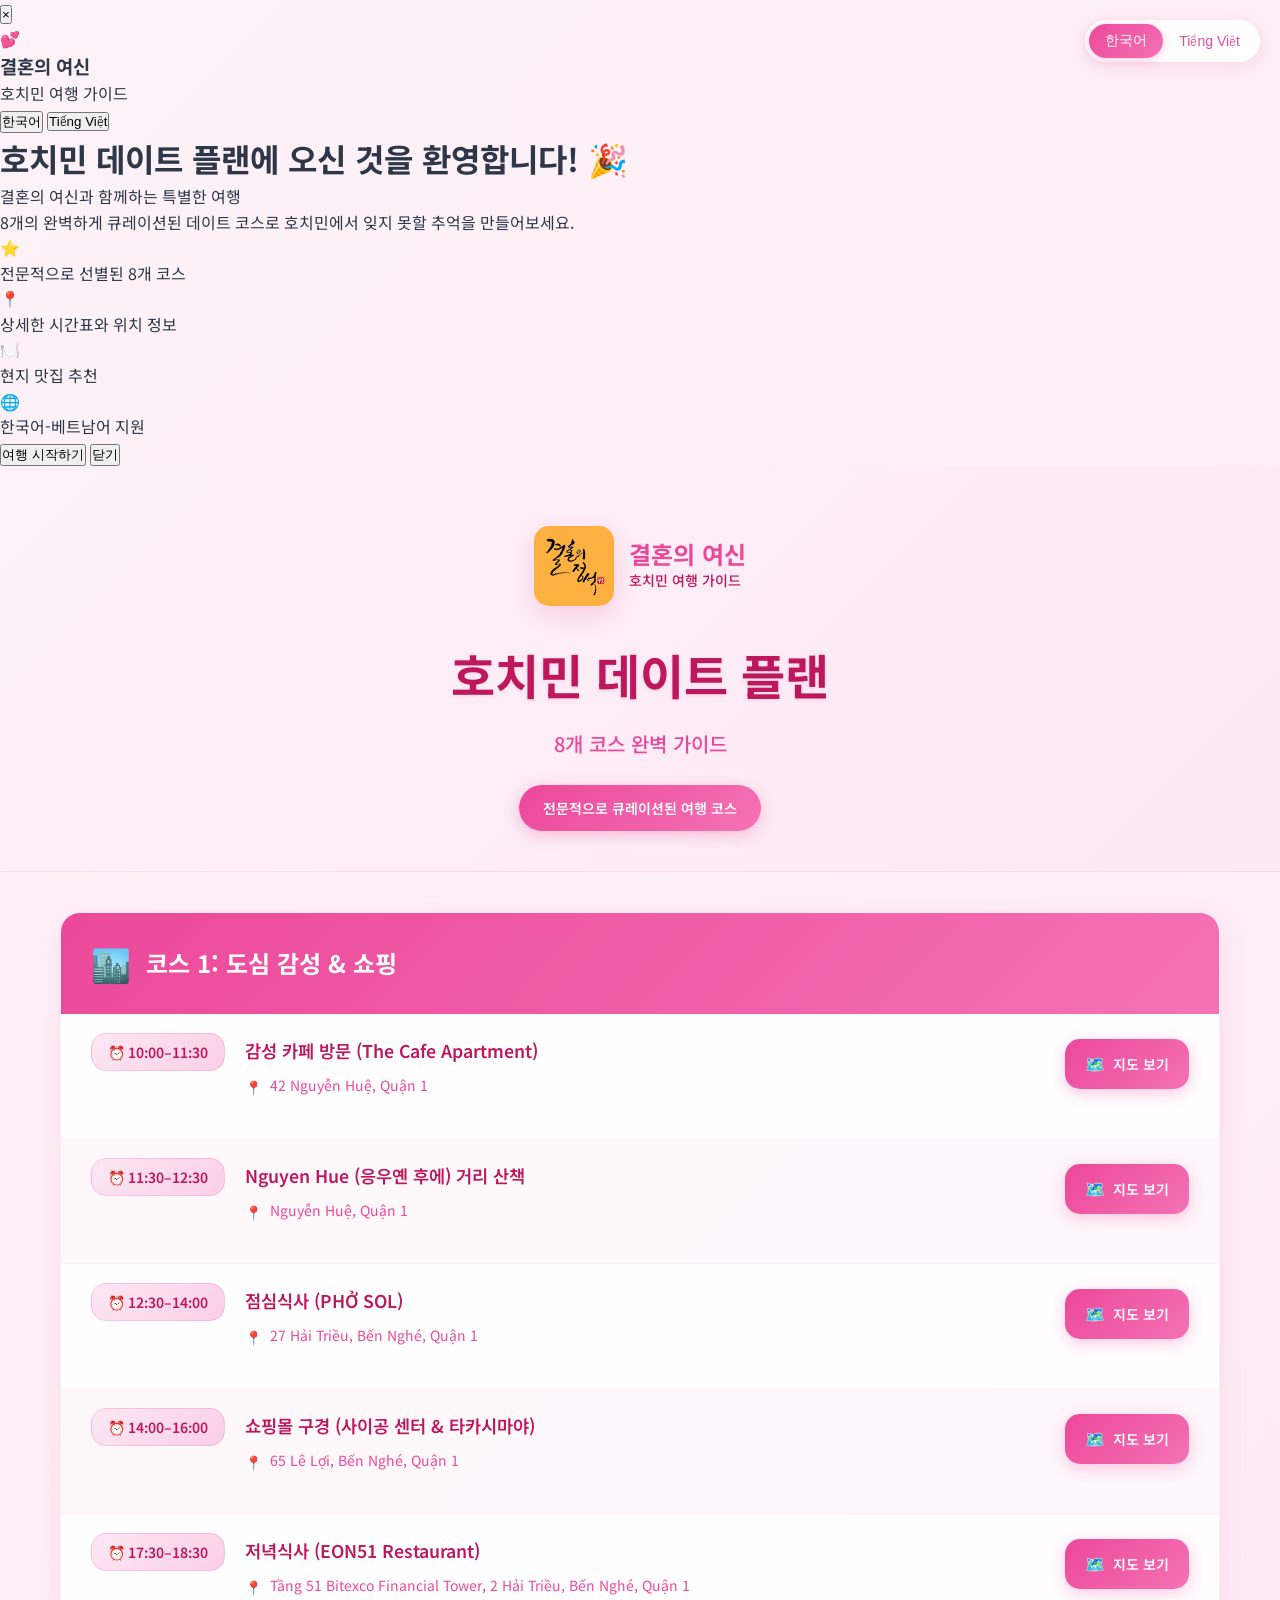
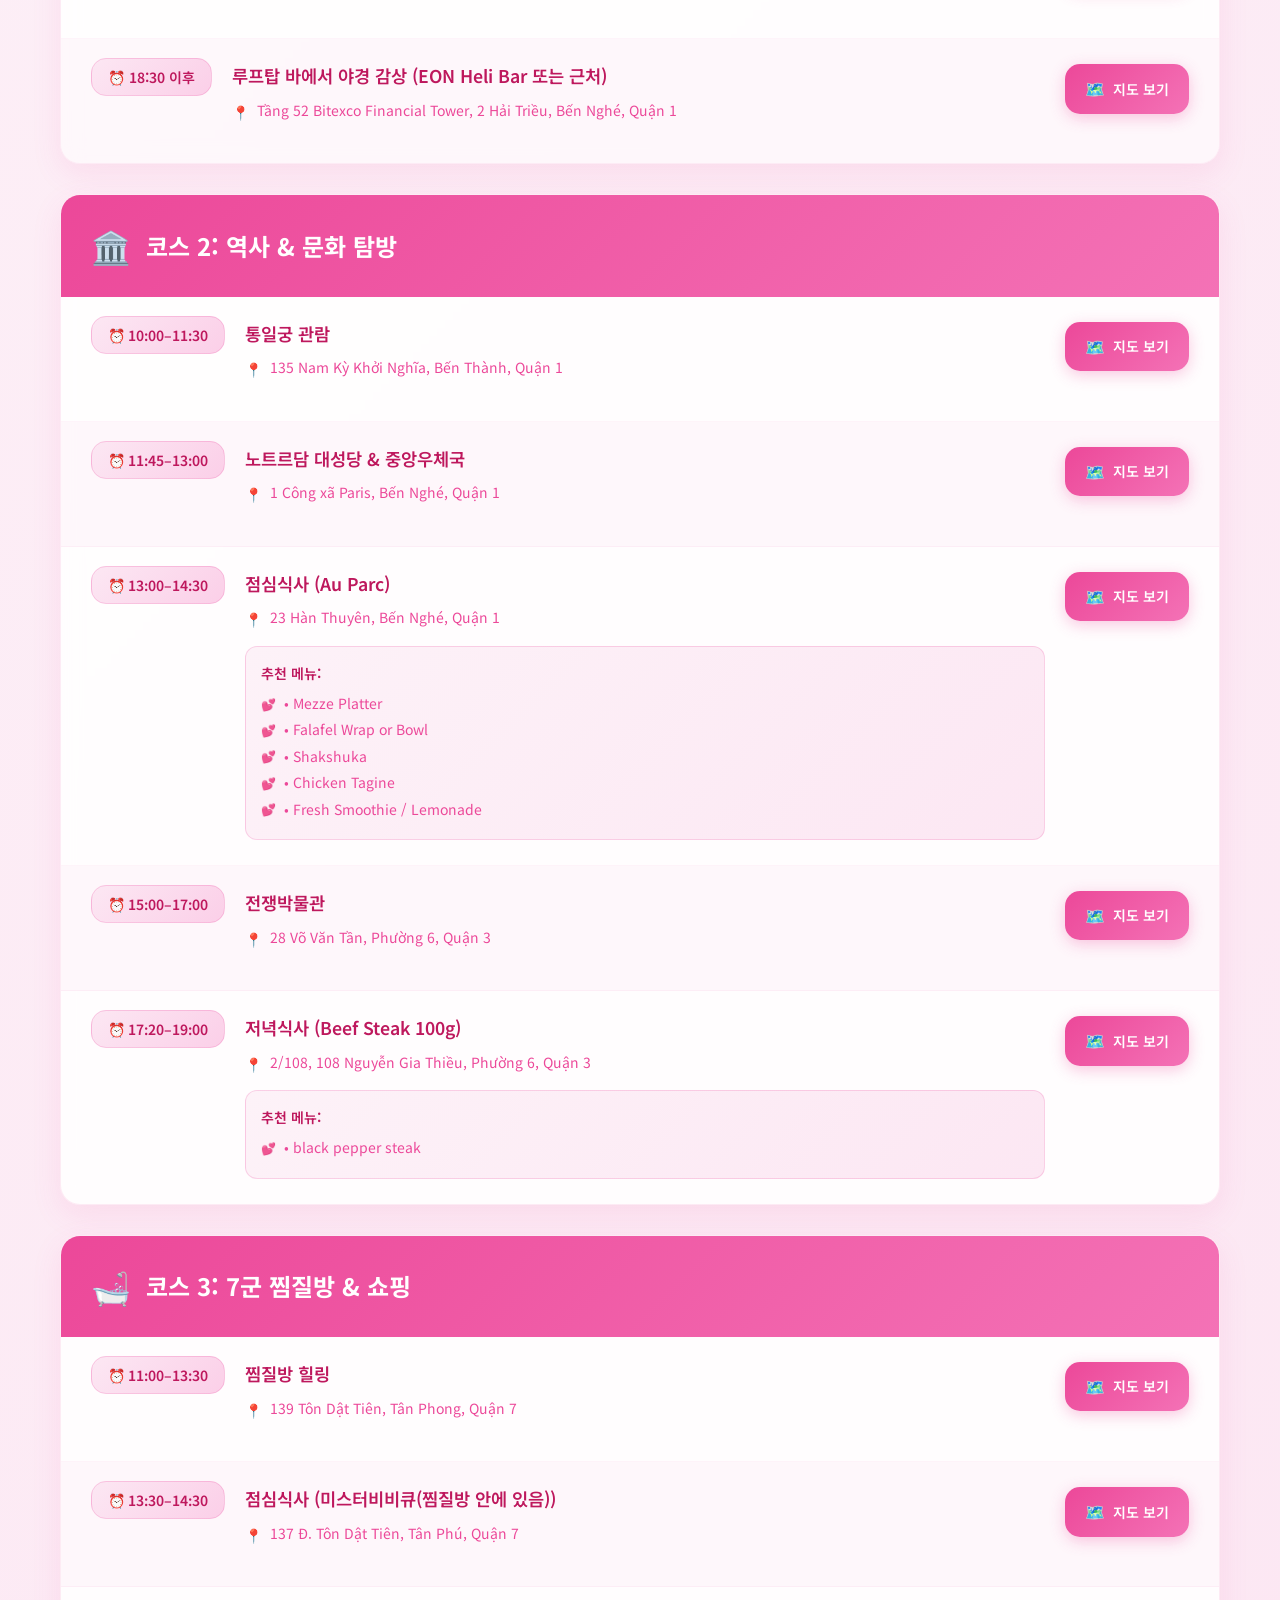
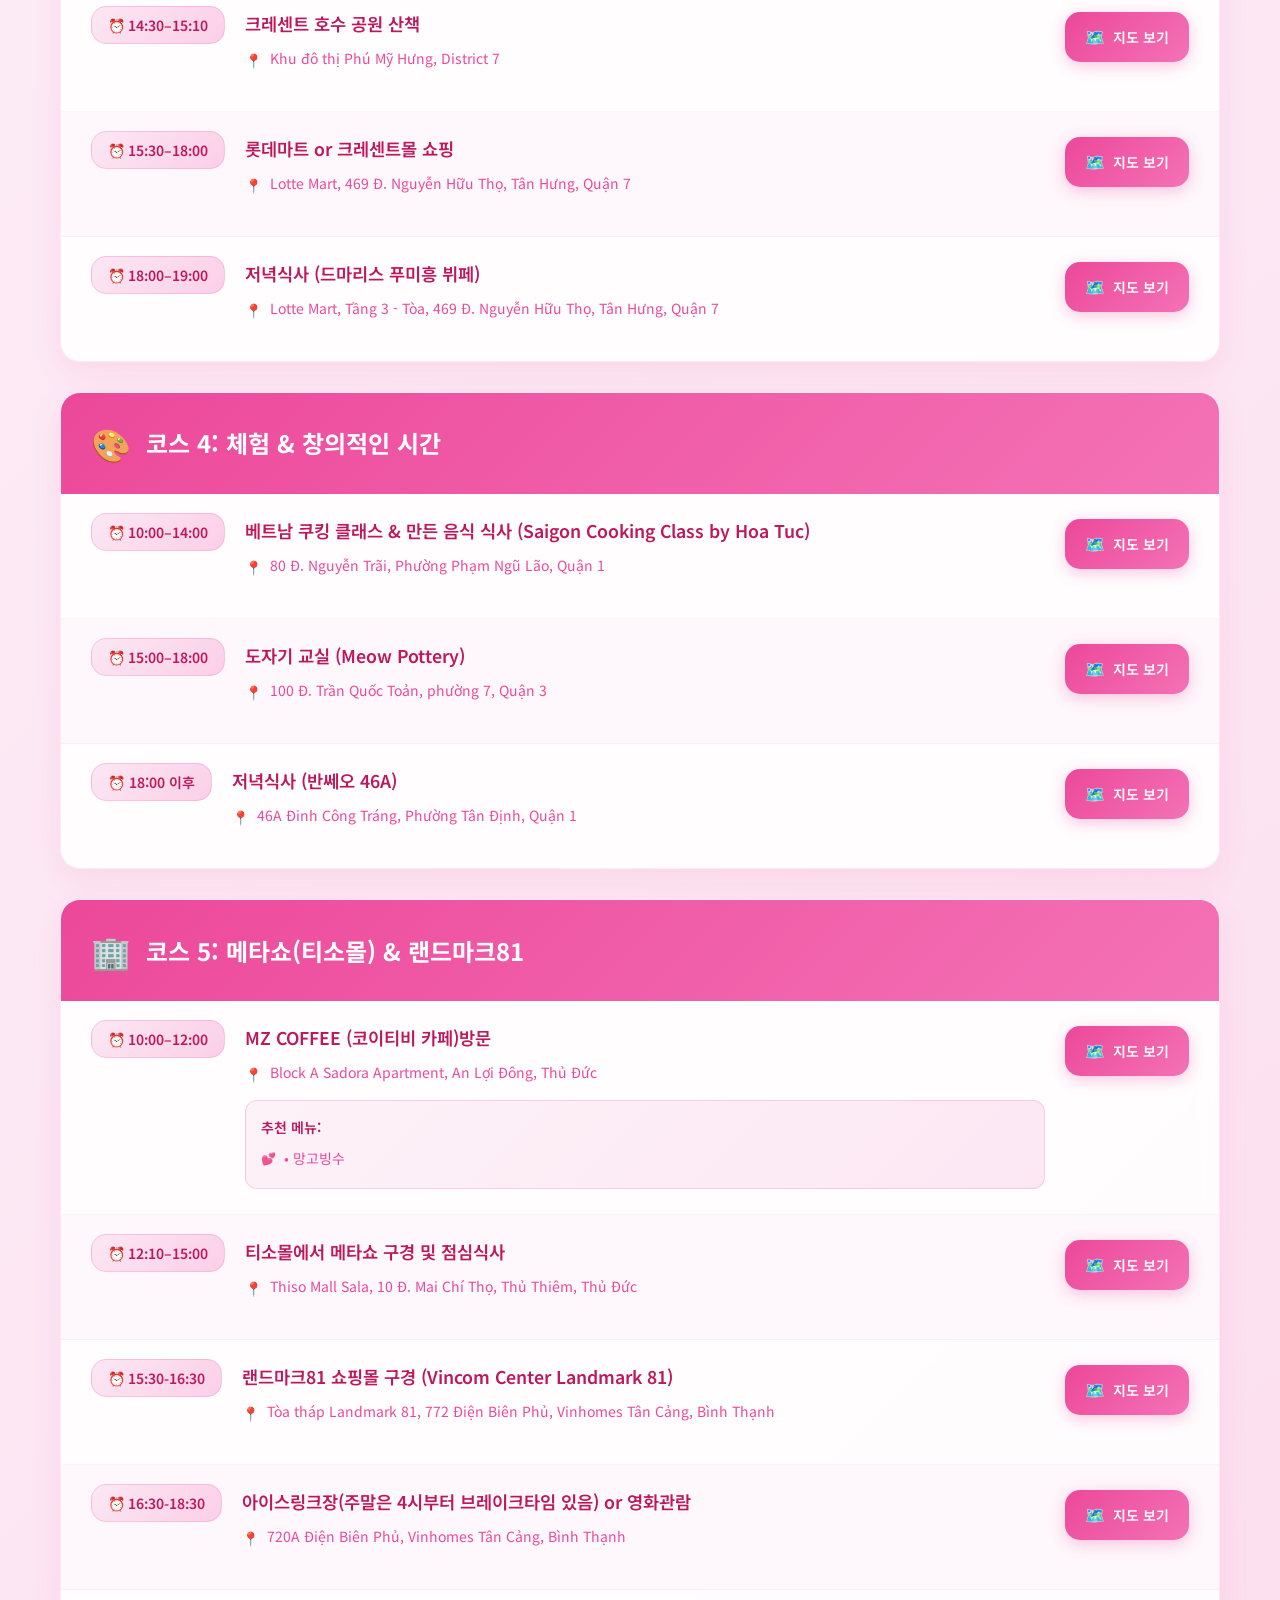
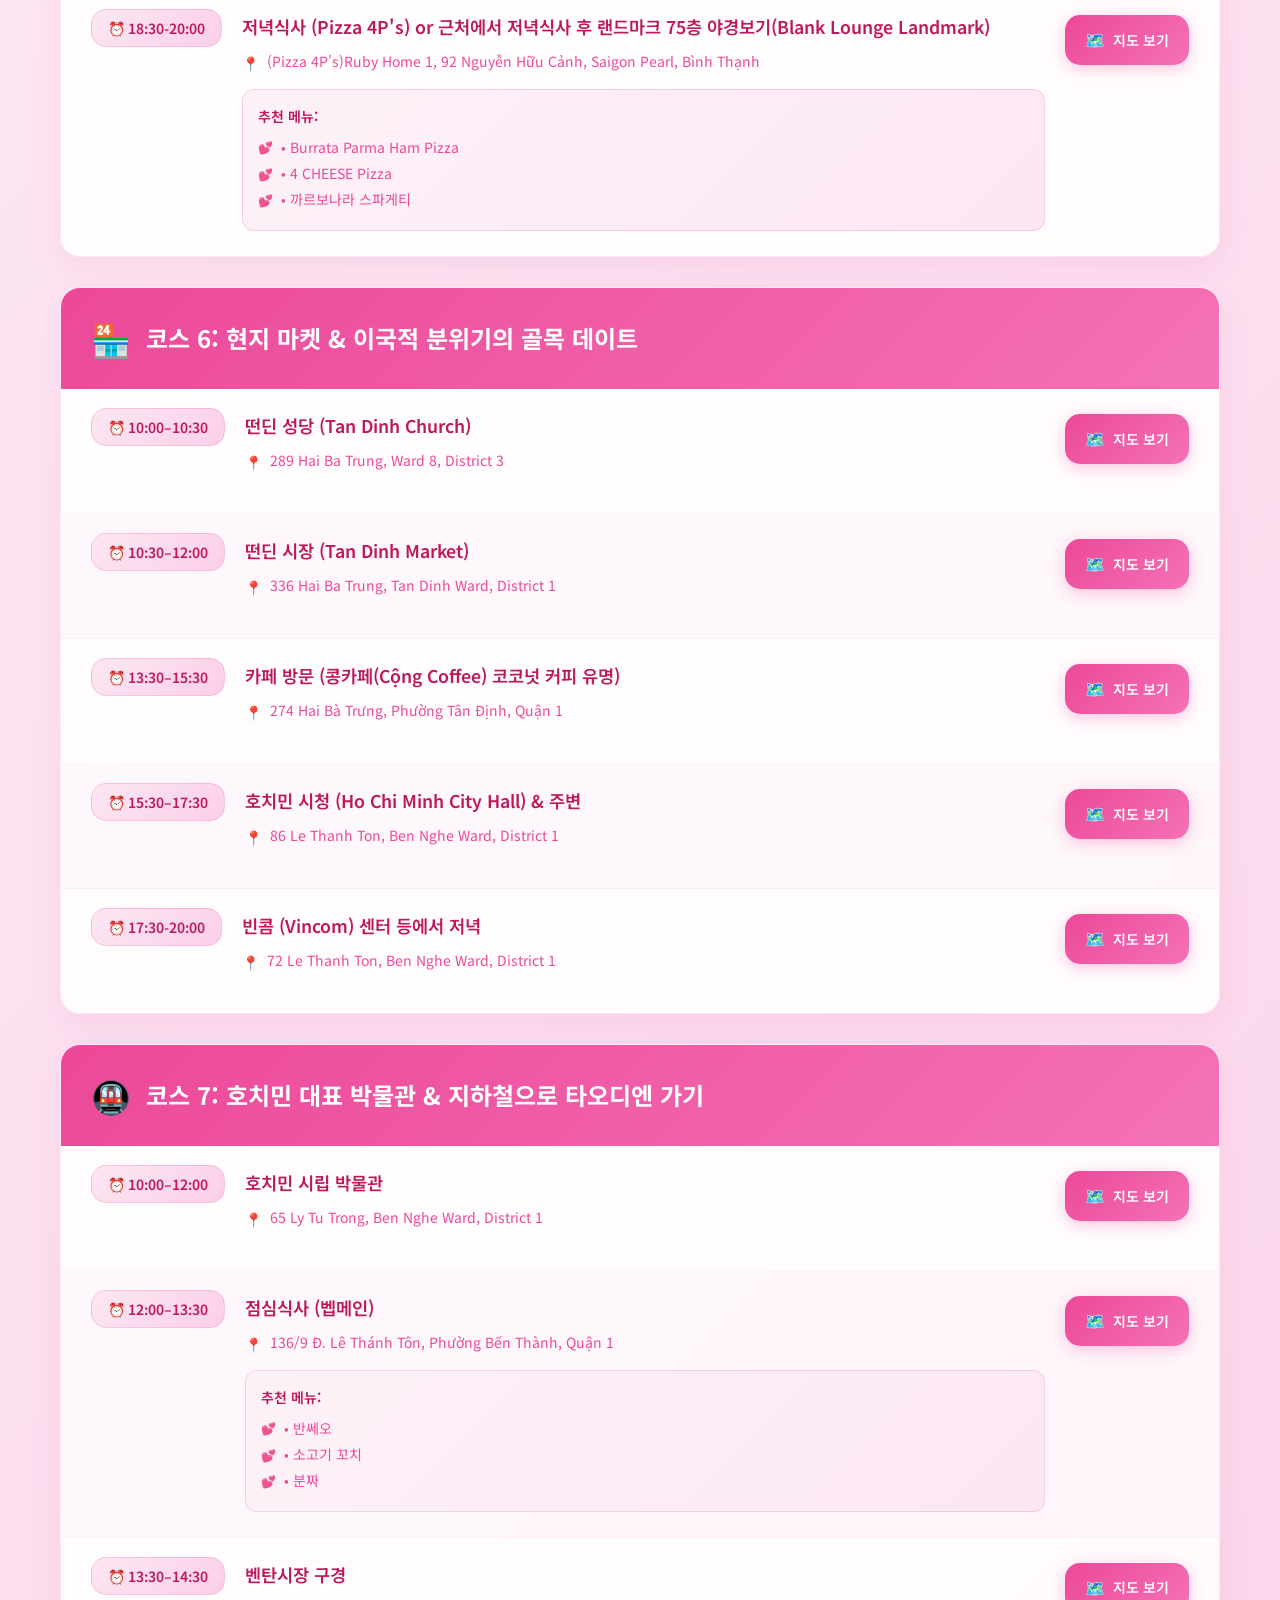
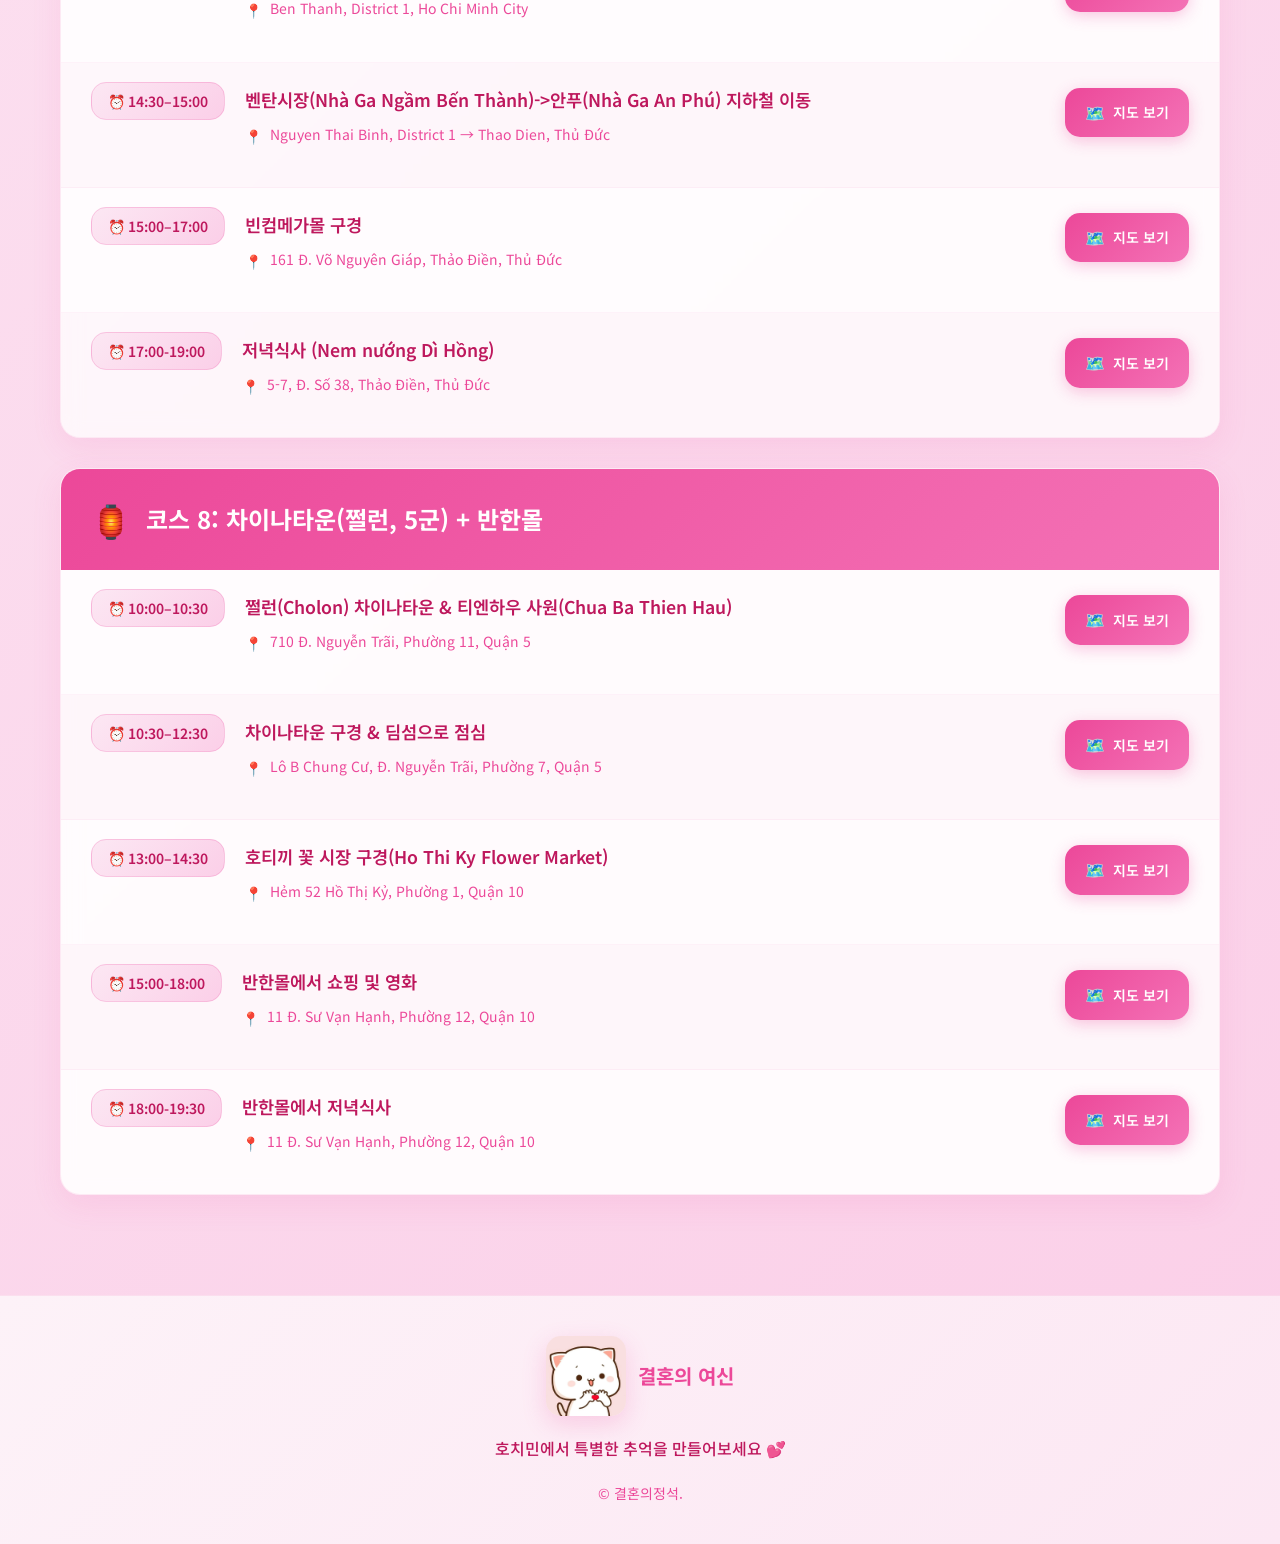
==== index.html @ 924a2e73 "done" ====
<!DOCTYPE html>
<html lang="ko">
<head>
  <meta charset="UTF-8" />
  <meta name="viewport" content="width=device-width, initial-scale=1.0"/>
  <title>호치민 데이트 플랜 - 전문 여행 가이드</title>
  <link href="https://fonts.googleapis.com/css2?family=Noto+Sans+KR:wght@300;400;500;600;700&family=Inter:wght@300;400;500;600;700&display=swap" rel="stylesheet">
  <link rel="stylesheet" href="styles.css">
</head>
<body>
  <div id="welcomePopup" class="popup-overlay">
    <div class="popup-container">
      <div class="popup-header">
        <button class="popup-close-btn" onclick="closePopup()">&times;</button>
        
        <div class="popup-logo-section">
          <div class="popup-logo-icon">
            <span>💕</span>
          </div>
          <div>
            <h3 class="popup-brand-name" data-ko="결혼의 여신" data-vi="Hôn Nhân Quốc Tế">결혼의 여신</h3>
            <p class="popup-brand-subtitle" data-ko="호치민 여행 가이드" data-vi="Hướng dẫn du lịch TP.HCM">호치민 여행 가이드</p>
          </div>
        </div>

        <div class="popup-language-toggle">
          <button class="popup-lang-btn active" onclick="switchPopupLanguage('ko')">한국어</button>
          <button class="popup-lang-btn" onclick="switchPopupLanguage('vi')">Tiếng Việt</button>
        </div>

        <h1 class="popup-title" data-ko="호치민 데이트 플랜에 오신 것을 환영합니다! 🎉" data-vi="Chào mừng đến với Kế hoạch hẹn hò TP.HCM! 🎉">
          호치민 데이트 플랜에 오신 것을 환영합니다! 🎉
        </h1>
        <p class="popup-subtitle" data-ko="결혼의 여신과 함께하는 특별한 여행" data-vi="Chuyến du lịch đặc biệt cùng Hôn Nhân Quốc Tế">
          결혼의 여신과 함께하는 특별한 여행
        </p>
      </div>

      <div class="popup-content">
        <p class="popup-description" data-ko="8개의 완벽하게 큐레이션된 데이트 코스로 호치민에서 잊지 못할 추억을 만들어보세요." data-vi="8 lộ trình hẹn hò được tuyển chọn hoàn hảo để tạo nên những kỷ niệm khó quên tại TP.HCM.">
          8개의 완벽하게 큐레이션된 데이트 코스로 호치민에서 잊지 못할 추억을 만들어보세요.
        </p>

        <div class="popup-features-list">
          <div class="popup-feature-item">
            <div class="popup-feature-icon">⭐</div>
            <span class="popup-feature-text" data-ko="전문적으로 선별된 8개 코스" data-vi="8 lộ trình được chọn lọc chuyên nghiệp">전문적으로 선별된 8개 코스</span>
          </div>
          <div class="popup-feature-item">
            <div class="popup-feature-icon">📍</div>
            <span class="popup-feature-text" data-ko="상세한 시간표와 위치 정보" data-vi="Thông tin thời gian và địa điểm chi tiết">상세한 시간표와 위치 정보</span>
          </div>
          <div class="popup-feature-item">
            <div class="popup-feature-icon">🍽️</div>
            <span class="popup-feature-text" data-ko="현지 맛집 추천" data-vi="Gợi ý nhà hàng địa phương">현지 맛집 추천</span>
          </div>
          <div class="popup-feature-item">
            <div class="popup-feature-icon">🌐</div>
            <span class="popup-feature-text" data-ko="한국어-베트남어 지원" data-vi="Hỗ trợ tiếng Hàn - tiếng Việt">한국어-베트남어 지원</span>
          </div>
        </div>

        <div class="popup-actions">
          <button class="popup-start-btn" onclick="startTour()" data-ko="여행 시작하기" data-vi="Bắt đầu du lịch">여행 시작하기</button>
          <button class="popup-close-btn-secondary" onclick="closePopup()" data-ko="닫기" data-vi="Đóng">닫기</button>
        </div>
      </div>
    </div>
  </div>

  <div class="language-toggle">
    <button id="lang-ko" class="lang-btn active">한국어</button>
    <button id="lang-vi" class="lang-btn">Tiếng Việt</button>
  </div>

  <header class="header">
    <div class="container">
      <div class="header-content">
        <div class="logo-container">
          <div class="logo">
            <img src="images/logo.jpg" alt="결혼의 여신 로고" class="logo-image" />
          </div>
          <div class="logo-text">
            <span class="brand-name" data-ko="결혼의 여신" data-vi="Hôn Nhân Quốc Tế">결혼의 여신</span>
            <span class="brand-subtitle" data-ko="호치민 여행 가이드" data-vi="Hướng dẫn du lịch TP.HCM">호치민 여행 가이드</span>
          </div>
        </div>
        
        <h1 class="header-title" data-ko="호치민 데이트 플랜" data-vi="Kế hoạch hẹn hò tại TP.HCM">호치민 데이트 플랜</h1>
        <p class="header-subtitle" data-ko="8개 코스 완벽 가이드" data-vi="8 lộ trình du lịch TP.HCM">8개 코스 완벽 가이드</p>
        <div class="header-badge">
          <span class="badge" data-ko="전문적으로 큐레이션된 여행 코스" data-vi="Lộ trình du lịch được tuyển chọn chuyên nghiệp">전문적으로 큐레이션된 여행 코스</span>
        </div>
      </div>
    </div>
  </header>

  <main class="main">
    <div class="container">
      <div class="courses-grid">
        
        <div class="course-card">
          <div class="course-header">
            <h2 class="course-title">
              <span class="course-icon">🏙️</span>
              <span data-ko="코스 1: 도심 감성 & 쇼핑" data-vi="Lộ trình 1: Cảm xúc đô thị & Mua sắm">코스 1: 도심 감성 & 쇼핑</span>
            </h2>
          </div>
          <div class="course-content">
            <div class="activity">
              <div class="activity-time">
                <span class="time-badge">⏰ 10:00–11:30</span>
              </div>
              <div class="activity-details">
                <h3 class="activity-title" data-ko="감성 카페 방문 (The Cafe Apartment)" data-vi="Thăm quán cà phê cảm xúc (The Cafe Apartment)">감성 카페 방문 (The Cafe Apartment)</h3>
                <div class="activity-address">
                  <span class="address-icon">📍</span>
                  <span>42 Nguyễn Huệ, Quận 1</span>
                </div>
              </div>
              <div class="activity-action">
                <a href="https://www.google.com/maps/place/The+Cafe+Apartment/@10.7740586,106.7041674,17z/data=!3m1!4b1!4m6!3m5!1s0x31752f0034f2823f:0xe52d2f447bcb65a7!8m2!3d10.7740586!4d106.7041674!16s%2Fg%2F11y46r2_1d?entry=ttu&g_ep=EgoyMDI1MDQxNi4xIKXMDSoASAFQAw%3D%3D" target="_blank" class="map-btn">
                  <span class="btn-icon">🗺️</span>
                  <span data-ko="지도 보기" data-vi="Xem bản đồ">지도 보기</span>
                </a>
              </div>
            </div>

            <div class="activity">
              <div class="activity-time">
                <span class="time-badge">⏰ 11:30–12:30</span>
              </div>
              <div class="activity-details">
                <h3 class="activity-title" data-ko="Nguyen Hue (응우옌 후에) 거리 산책" data-vi="Dạo phố đi bộ Nguyễn Huệ">Nguyen Hue (응우옌 후에) 거리 산책</h3>
                <div class="activity-address">
                  <span class="address-icon">📍</span>
                  <span>Nguyễn Huệ, Quận 1</span>
                </div>
              </div>
              <div class="activity-action">
                <a href="https://www.google.co.kr/maps/place/Nguy%C3%AA%CC%83n+Hu%C3%AA%CC%A3,+B%E1%BA%BFn+Ngh%C3%A9,+Qu%E1%BA%ADn+1,+H%E1%BB%93+Ch%C3%AD+Minh,+%EB%B2%A0%ED%8A%B8%EB%82%A8/@10.7744176,106.7006698,17z/data=!4m14!1m7!3m6!1s0x31752f292b1104cd:0xafc3cbad9090898c!2z7J2R7Jqw7JiMIO2bhOyXkCDqtJHsnqU!8m2!3d10.7744176!4d106.7032447!16s%2Fg%2F11tmhtckyc!3m5!1s0x31752f46bf7d119d:0xebf6179d9abce572!8m2!3d10.7738223!4d106.7036509!16s%2Fg%2F11clt74722?hl=ko&entry=ttu&g_ep=EgoyMDI1MDQxNi4xIKXMDSoASAFQAw%3D%3D" target="_blank" class="map-btn">
                  <span class="btn-icon">🗺️</span>
                  <span data-ko="지도 보기" data-vi="Xem bản đồ">지도 보기</span>
                </a>
              </div>
            </div>

            <div class="activity">
              <div class="activity-time">
                <span class="time-badge">⏰ 12:30–14:00</span>
              </div>
              <div class="activity-details">
                <h3 class="activity-title" data-ko="점심식사 (PHỞ SOL)" data-vi="Ăn trưa (PHỞ SOL)">점심식사 (PHỞ SOL)</h3>
                <div class="activity-address">
                  <span class="address-icon">📍</span>
                  <span>27 Hải Triều, Bến Nghé, Quận 1</span>
                </div>
              </div>
              <div class="activity-action">
                <a href="https://www.google.co.kr/maps/place/PH%E1%BB%9E+SOL+-+Q1+(Ph%E1%BB%9F+%26+C%C3%A1c+M%C3%B3n+Ngon+T%E1%BB%AB+Ph%E1%BB%9F)/@10.7717092,106.7028458,17z/data=!4m14!1m7!3m6!1s0x31752f48d88c3da3:0xbd0b6eeb085c542c!2z64OQ7ZWt7J2R7Jio!8m2!3d10.7774178!4d106.6996655!16s%2Fg%2F1tyzwh69!3m5!1s0x31752fcd3af52e1f:0x16bda41d2ba47104!8m2!3d10.7717123!4d106.7050306!16s%2Fg%2F11s3gsch3j?hl=ko&entry=ttu&g_ep=EgoyMDI1MDQxNi4xIKXMDSoASAFQAw%3D%3D" target="_blank" class="map-btn">
                  <span class="btn-icon">🗺️</span>
                  <span data-ko="지도 보기" data-vi="Xem bản đồ">지도 보기</span>
                </a>
              </div>
            </div>

            <div class="activity">
              <div class="activity-time">
                <span class="time-badge">⏰ 14:00–16:00</span>
              </div>
              <div class="activity-details">
                <h3 class="activity-title" data-ko="쇼핑몰 구경 (사이공 센터 & 타카시마야)" data-vi="Tham quan trung tâm mua sắm (Saigon Center & Takashimaya)">쇼핑몰 구경 (사이공 센터 & 타카시마야)</h3>
                <div class="activity-address">
                  <span class="address-icon">📍</span>
                  <span>65 Lê Lợi, Bến Nghé, Quận 1</span>
                </div>
              </div>
              <div class="activity-action">
                <a href="https://www.google.co.kr/maps/place/%EC%82%AC%EC%9D%B4%EA%B3%B5+%EC%84%BC%ED%84%B0/@10.7733616,106.7005025,17z/data=!3m1!4b1!4m6!3m5!1s0x31752f4743648f3d:0x16ce95918cb14834!8m2!3d10.7733616!4d106.7005025!16s%2Fm%2F0cc7w3l?hl=ko&entry=ttu&g_ep=EgoyMDI1MDQxNi4xIKXMDSoASAFQAw%3D%3D" target="_blank" class="map-btn">
                  <span class="btn-icon">🗺️</span>
                  <span data-ko="지도 보기" data-vi="Xem bản đồ">지도 보기</span>
                </a>
              </div>
            </div>

            <div class="activity">
              <div class="activity-time">
                <span class="time-badge">⏰ 17:30–18:30</span>
              </div>
              <div class="activity-details">
                <h3 class="activity-title" data-ko="저녁식사 (EON51 Restaurant)" data-vi="Ăn tối (EON51 Restaurant)">저녁식사 (EON51 Restaurant)</h3>
                <div class="activity-address">
                  <span class="address-icon">📍</span>
                  <span>Tầng 51 Bitexco Financial Tower, 2 Hải Triều, Bến Nghé, Quận 1</span>
                </div>
              </div>
              <div class="activity-action">
                <a href="https://www.google.co.kr/maps/place/%EB%B9%84%ED%85%8D%EC%8A%A4%EC%BD%94+%ED%83%80%EC%9B%8C/@10.7717064,106.7043759,17z/data=!3m1!4b1!4m6!3m5!1s0x31752f3acf87eaeb:0xc969a1975f3be32a!8m2!3d10.7717064!4d106.7043759!16s%2Fm%2F026685n?hl=ko&entry=ttu&g_ep=EgoyMDI1MDQxNi4xIKXMDSoASAFQAw%3D%3D" target="_blank" class="map-btn">
                  <span class="btn-icon">🗺️</span>
                  <span data-ko="지도 보기" data-vi="Xem bản đồ">지도 보기</span>
                </a>
              </div>
            </div>

            <div class="activity">
              <div class="activity-time">
                <span class="time-badge" data-ko="⏰ 18:30 이후" data-vi="⏰ Sau 18:30">⏰ 18:30 이후</span>
              </div>
              <div class="activity-details">
                <h3 class="activity-title" data-ko="루프탑 바에서 야경 감상 (EON Heli Bar 또는 근처)" data-vi="Ngắm cảnh đêm tại quán bar trên tầng thượng (EON Heli Bar hoặc gần đó)">루프탑 바에서 야경 감상 (EON Heli Bar 또는 근처)</h3>
                <div class="activity-address">
                  <span class="address-icon">📍</span>
                  <span>Tầng 52 Bitexco Financial Tower, 2 Hải Triều, Bến Nghé, Quận 1</span>
                </div>
              </div>
              <div class="activity-action">
                <a href="https://www.google.co.kr/maps/place/%EB%B9%84%ED%85%8D%EC%8A%A4%EC%BD%94+%ED%83%80%EC%9B%8C/@10.7717064,106.7043759,17z/data=!3m1!4b1!4m6!3m5!1s0x31752f3acf87eaeb:0xc969a1975f3be32a!8m2!3d10.7717064!4d106.7043759!16s%2Fm%2F026685n?hl=ko&entry=ttu&g_ep=EgoyMDI1MDQxNi4xIKXMDSoASAFQAw%3D%3D" target="_blank" class="map-btn">
                  <span class="btn-icon">🗺️</span>
                  <span data-ko="지도 보기" data-vi="Xem bản đồ">지도 보기</span>
                </a>
              </div>
            </div>
          </div>
        </div>

        <div class="course-card">
          <div class="course-header">
            <h2 class="course-title">
              <span class="course-icon">🏛️</span>
              <span data-ko="코스 2: 역사 & 문화 탐방" data-vi="Lộ trình 2: Khám phá lịch sử & văn hóa">코스 2: 역사 & 문화 탐방</span>
            </h2>
          </div>
          <div class="course-content">
            <div class="activity">
              <div class="activity-time">
                <span class="time-badge">⏰ 10:00–11:30</span>
              </div>
              <div class="activity-details">
                <h3 class="activity-title" data-ko="통일궁 관람" data-vi="Tham quan Dinh Độc Lập">통일궁 관람</h3>
                <div class="activity-address">
                  <span class="address-icon">📍</span>
                  <span>135 Nam Kỳ Khởi Nghĩa, Bến Thành, Quận 1</span>
                </div>
              </div>
              <div class="activity-action">
                <a href="https://www.google.co.kr/maps/place/%EB%B2%A0%ED%8A%B8%EB%82%A8+%ED%86%B5%EC%9D%BC%EA%B6%81/@10.7769942,106.6927272,17z/data=!3m1!4b1!4m6!3m5!1s0x31752f385570472f:0x1787491df0ed8d6a!8m2!3d10.7769942!4d106.6953021!16zL20vMDk4NHg5!5m1!1e1?hl=ko&entry=ttu&g_ep=EgoyMDI1MDQxNi4xIKXMDSoASAFQAw%3D%3D" target="_blank" class="map-btn">
                  <span class="btn-icon">🗺️</span>
                  <span data-ko="지도 보기" data-vi="Xem bản đồ">지도 보기</span>
                </a>
              </div>
            </div>

            <div class="activity">
              <div class="activity-time">
                <span class="time-badge">⏰ 11:45–13:00</span>
              </div>
              <div class="activity-details">
                <h3 class="activity-title" data-ko="노트르담 대성당 & 중앙우체국" data-vi="Nhà thờ Đức Bà & Bưu điện Trung tâm">노트르담 대성당 & 중앙우체국</h3>
                <div class="activity-address">
                  <span class="address-icon">📍</span>
                  <span>1 Công xã Paris, Bến Nghé, Quận 1</span>
                </div>
              </div>
              <div class="activity-action">
                <a href="https://www.google.co.kr/maps/place/%ED%98%B8%EC%B9%98%EB%AF%BC+%EB%85%B8%ED%8A%B8%EB%A5%B4%EB%8B%B4+%EB%8C%80%EC%84%B1%EB%8B%B9/@10.7797855,106.696444,17z/data=!3m1!4b1!4m6!3m5!1s0x31752f37e6d82451:0xe84f59936ced5b45!8m2!3d10.7797855!4d106.6990189!16s%2Fm%2F027b16m!5m1!1e1?hl=ko&entry=ttu&g_ep=EgoyMDI1MDQxNi4xIKXMDSoASAFQAw%3D%3D" target="_blank" class="map-btn">
                  <span class="btn-icon">🗺️</span>
                  <span data-ko="지도 보기" data-vi="Xem bản đồ">지도 보기</span>
                </a>
              </div>
            </div>

            <div class="activity">
              <div class="activity-time">
                <span class="time-badge">⏰ 13:00–14:30</span>
              </div>
              <div class="activity-details">
                <h3 class="activity-title" data-ko="점심식사 (Au Parc)" data-vi="Ăn trưa (Au Parc)">점심식사 (Au Parc)</h3>
                <div class="activity-address">
                  <span class="address-icon">📍</span>
                  <span>23 Hàn Thuyên, Bến Nghé, Quận 1</span>
                </div>
                <div class="recommendations">
                  <h4 class="rec-title" data-ko="추천 메뉴:" data-vi="Món ăn đề xuất:">추천 메뉴:</h4>
                  <ul class="rec-list">
                    <li>• Mezze Platter</li>
                    <li>• Falafel Wrap or Bowl</li>
                    <li>• Shakshuka</li>
                    <li>• Chicken Tagine</li>
                    <li>• Fresh Smoothie / Lemonade</li>
                  </ul>
                </div>
              </div>
              <div class="activity-action">
                <a href="https://www.google.co.kr/maps/place/Au+Parc+Restaurant/@10.7788133,106.6980329,17z/data=!4m15!1m8!3m7!1s0x31752f378b86746f:0xe76dbec7a800633b!2zMjMgSMOgbiBUaHV5w6puLCBC4bq_biBOZ2jDqSwgUXXhuq1uIDEsIEjhu5MgQ2jDrSBNaW5oIDcwMDAwMCDrsqDtirjrgqg!3b1!8m2!3d10.7787276!4d106.6980638!16s%2Fg%2F11rg5yqyvk!3m5!1s0x31752f378c9f5bf3:0x7e1388eb0419e27a!8m2!3d10.7787276!4d106.6980638!16s%2Fg%2F1hc2zh7r9!5m1!1e1?hl=ko&entry=ttu&g_ep=EgoyMDI1MDQxNi4xIKXMDSoASAFQAw%3D%3D" target="_blank" class="map-btn">
                  <span class="btn-icon">🗺️</span>
                  <span data-ko="지도 보기" data-vi="Xem bản đồ">지도 보기</span>
                </a>
              </div>
            </div>

            <div class="activity">
              <div class="activity-time">
                <span class="time-badge">⏰ 15:00–17:00</span>
              </div>
              <div class="activity-details">
                <h3 class="activity-title" data-ko="전쟁박물관" data-vi="Bảo tàng Chứng tích Chiến tranh">전쟁박물관</h3>
                <div class="activity-address">
                  <span class="address-icon">📍</span>
                  <span>28 Võ Văn Tần, Phường 6, Quận 3</span>
                </div>
              </div>
              <div class="activity-action">
                <a href="https://www.google.co.kr/maps/place/%ED%98%B8%EC%B9%98%EB%AF%BC+%EC%A0%84%EC%9F%81%EB%B0%95%EB%AC%BC%EA%B4%80/@10.7795106,106.6895167,17z/data=!3m1!4b1!4m6!3m5!1s0x31752f30a23708cf:0x7cd94adf2b1474aa!8m2!3d10.7795106!4d106.6920916!16s%2Fm%2F02pt71k!5m1!1e1?hl=ko&entry=ttu&g_ep=EgoyMDI1MDQxNi4xIKXMDSoASAFQAw%3D%3D" target="_blank" class="map-btn">
                  <span class="btn-icon">🗺️</span>
                  <span data-ko="지도 보기" data-vi="Xem bản đồ">지도 보기</span>
                </a>
              </div>
            </div>

            <div class="activity">
              <div class="activity-time">
                <span class="time-badge">⏰ 17:20–19:00</span>
              </div>
              <div class="activity-details">
                <h3 class="activity-title" data-ko="저녁식사 (Beef Steak 100g)" data-vi="Ăn tối (Beef Steak 100g)">저녁식사 (Beef Steak 100g)</h3>
                <div class="activity-address">
                  <span class="address-icon">📍</span>
                  <span>2/108, 108 Nguyễn Gia Thiều, Phường 6, Quận 3</span>
                </div>
                <div class="recommendations">
                  <h4 class="rec-title" data-ko="추천 메뉴:" data-vi="Món ăn đề xuất:">추천 메뉴:</h4>
                  <ul class="rec-list">
                    <li data-ko="• black pepper steak" data-vi="• Bít tết tiêu đen">• black pepper steak</li>
                  </ul>
                </div>
              </div>
              <div class="activity-action">
                <a href="https://www.google.co.kr/maps/place/Beef+Steak+100g/@10.7791207,106.689479,18z/data=!4m14!1m7!3m6!1s0x31752f378dabe5db:0x635cd76f30bd0737!2sPropaganda+Vietnamese+Bistro!8m2!3d10.7787806!4d106.6981583!16s%2Fg%2F1pyqmjd_t!3m5!1s0x31752fa3d7b3cc6b:0x673b871a8ebf2d0c!8m2!3d10.7792289!4d106.6895824!16s%2Fg%2F11h5lh86hs!5m1!1e1?hl=ko&entry=ttu&g_ep=EgoyMDI1MDQxNi4xIKXMDSoASAFQAw%3D%3D" target="_blank" class="map-btn">
                  <span class="btn-icon">🗺️</span>
                  <span data-ko="지도 보기" data-vi="Xem bản đồ">지도 보기</span>
                </a>
              </div>
            </div>
          </div>
        </div>

        <div class="course-card">
          <div class="course-header">
            <h2 class="course-title">
              <span class="course-icon">🛁</span>
              <span data-ko="코스 3: 7군 찜질방 & 쇼핑" data-vi="Lộ trình 3: Jjimjilbang Quận 7 & Mua sắm">코스 3: 7군 찜질방 & 쇼핑</span>
            </h2>
          </div>
          <div class="course-content">
            <div class="activity">
              <div class="activity-time">
                <span class="time-badge">⏰ 11:00–13:30</span>
              </div>
              <div class="activity-details">
                <h3 class="activity-title" data-ko="찜질방 힐링" data-vi="Thư giãn tại Jjimjilbang">찜질방 힐링</h3>
                <div class="activity-address">
                  <span class="address-icon">📍</span>
                  <span>139 Tôn Dật Tiên, Tân Phong, Quận 7</span>
                </div>
              </div>
              <div class="activity-action">
                <a href="https://www.google.co.kr/maps/place/%EA%B3%A8%EB%93%A0+%EB%A1%9C%ED%84%B0%EC%8A%A4+%EC%B0%9C%EC%A7%88%EB%B0%A9+(%ED%91%B8%EB%AF%B8%ED%9D%A5)/@10.7234559,106.7133899,17z/data=!3m1!4b1!4m6!3m5!1s0x31752ff2c61c2c83:0x53f8bf6a0e6a6495!8m2!3d10.7234559!4d106.7159648!16s%2Fg%2F1pp2tj11g!5m1!1e1?hl=ko&entry=ttu&g_ep=EgoyMDI1MDQyMi4wIKXMDSoASAFQAw%3D%3D" target="_blank" class="map-btn">
                  <span class="btn-icon">🗺️</span>
                  <span data-ko="지도 보기" data-vi="Xem bản đồ">지도 보기</span>
                </a>
              </div>
            </div>

            <div class="activity">
              <div class="activity-time">
                <span class="time-badge">⏰ 13:30–14:30</span>
              </div>
              <div class="activity-details">
                <h3 class="activity-title" data-ko="점심식사 (미스터비비큐(찜질방 안에 있음))" data-vi="Ăn trưa (Mr. BBQ - trong Jjimjilbang)">점심식사 (미스터비비큐(찜질방 안에 있음))</h3>
                <div class="activity-address">
                  <span class="address-icon">📍</span>
                  <span>137 Đ. Tôn Dật Tiên, Tân Phú, Quận 7</span>
                </div>
              </div>
              <div class="activity-action">
                <a href="https://www.google.co.kr/maps/place/%EB%AF%B8%EC%8A%A4%ED%84%B0%EB%B9%84%EB%B9%84%ED%81%90/@10.7234184,106.7135646,17z/data=!3m1!4b1!4m6!3m5!1s0x31752ff2c8924049:0xf86c44bf4ea6ca3!8m2!3d10.7234184!4d106.7161395!16s%2Fg%2F11b67f6cyw!5m1!1e1?hl=ko&entry=ttu&g_ep=EgoyMDI1MDQyMi4wIKXMDSoASAFQAw%3D%3D" target="_blank" class="map-btn">
                  <span class="btn-icon">🗺️</span>
                  <span data-ko="지도 보기" data-vi="Xem bản đồ">지도 보기</span>
                </a>
              </div>
            </div>

            <div class="activity">
              <div class="activity-time">
                <span class="time-badge">⏰ 14:30–15:10</span>
              </div>
              <div class="activity-details">
                <h3 class="activity-title" data-ko="크레센트 호수 공원 산책" data-vi="Dạo bộ Công viên Hồ Crescent">크레센트 호수 공원 산책</h3>
                <div class="activity-address">
                  <span class="address-icon">📍</span>
                  <span>Khu đô thị Phú Mỹ Hưng, District 7</span>
                </div>
              </div>
              <div class="activity-action">
                <a href="https://www.google.co.kr/maps/place/%ED%81%AC%EB%A0%88%EC%84%BC%ED%8A%B8+%ED%98%B8%EC%88%98+%EA%B3%B5%EC%9B%90/@10.7255413,106.7144843,17z/data=!4m6!3m5!1s0x31752f8c70642853:0xdf7b4c8156672df6!8m2!3d10.7255424!4d106.7170581!16s%2Fg%2F1td0qcr9!5m1!1e1?hl=ko&entry=ttu&g_ep=EgoyMDI1MDQyMi4wIKXMDSoASAFQAw%3D%3D" target="_blank" class="map-btn">
                  <span class="btn-icon">🗺️</span>
                  <span data-ko="지도 보기" data-vi="Xem bản đồ">지도 보기</span>
                </a>
              </div>
            </div>

            <div class="activity">
              <div class="activity-time">
                <span class="time-badge">⏰ 15:30–18:00</span>
              </div>
              <div class="activity-details">
                <h3 class="activity-title" data-ko="롯데마트 or 크레센트몰 쇼핑" data-vi="Mua sắm tại Lotte Mart hoặc Crescent Mall">롯데마트 or 크레센트몰 쇼핑</h3>
                <div class="activity-address">
                  <span class="address-icon">📍</span>
                  <span>Lotte Mart, 469 Đ. Nguyễn Hữu Thọ, Tân Hưng, Quận 7</span>
                </div>
              </div>
              <div class="activity-action">
                <a href="https://www.google.co.kr/maps/place/%EB%A1%AF%EB%8D%B0%EB%A7%88%ED%8A%B8/@10.7409449,106.6974312,17z/data=!4m10!1m2!2m1!1z66Gv642w66eI7Yq4IA!3m6!1s0x31752f9f2353ffb9:0x6ab49da47594ce7b!8m2!3d10.7409449!4d106.7018086!15sCgzroa_rjbDrp4jtirgiA4gBAVoPIg3roa_rjbAg66eI7Yq4kgELaHlwZXJtYXJrZXSqAUgQASoRIg3roa_rjbAg66eI7Yq4KAkyHhABIhqR2_A6nW6hJNjANOu0LKCd-OWd1rDEdQI9vTIREAIiDeuhr-uNsCDrp4jtirjgAQA!16s%2Fg%2F1th0kd4m!5m1!1e1?hl=ko&entry=ttu&g_ep=EgoyMDI1MDQyMi4wIKXMDSoASAFQAw%3D%3D" target="_blank" class="map-btn">
                  <span class="btn-icon">🗺️</span>
                  <span data-ko="지도 보기" data-vi="Xem bản đồ">지도 보기</span>
                </a>
              </div>
            </div>

            <div class="activity">
              <div class="activity-time">
                <span class="time-badge">⏰ 18:00–19:00</span>
              </div>
              <div class="activity-details">
                <h3 class="activity-title" data-ko="저녁식사 (드마리스 푸미흥 뷔페)" data-vi="Ăn tối (Buffet D'Maris Phú Mỹ Hưng)">저녁식사 (드마리스 푸미흥 뷔페)</h3>
                <div class="activity-address">
                  <span class="address-icon">📍</span>
                  <span>Lotte Mart, Tầng 3 - Tòa, 469 Đ. Nguyễn Hữu Thọ, Tân Hưng, Quận 7</span>
                </div>
              </div>
              <div class="activity-action">
                <a href="https://www.google.co.kr/maps/place/%EB%93%9C%EB%A7%88%EB%A6%AC%EC%8A%A4+%ED%91%B8%EB%AF%B8%ED%9D%A5+%EB%B7%94%ED%8E%98/@10.7412671,106.6992362,17z/data=!3m1!4b1!4m6!3m5!1s0x31752f9f3dca0849:0xbc2310161c791201!8m2!3d10.7412671!4d106.7018111!16s%2Fg%2F11f2w6hfpf!5m1!1e1?hl=ko&entry=ttu&g_ep=EgoyMDI1MDQyMi4wIKXMDSoASAFQAw%3D%3D" target="_blank" class="map-btn">
                  <span class="btn-icon">🗺️</span>
                  <span data-ko="지도 보기" data-vi="Xem bản đồ">지도 보기</span>
                </a>
              </div>
            </div>
          </div>
        </div>

        <div class="course-card">
          <div class="course-header">
            <h2 class="course-title">
              <span class="course-icon">🎨</span>
              <span data-ko="코스 4: 체험 & 창의적인 시간" data-vi="Lộ trình 4: Trải nghiệm & Thời gian sáng tạo">코스 4: 체험 & 창의적인 시간</span>
            </h2>
          </div>
          <div class="course-content">
            <div class="activity">
              <div class="activity-time">
                <span class="time-badge">⏰ 10:00–14:00</span>
              </div>
              <div class="activity-details">
                <h3 class="activity-title" data-ko="베트남 쿠킹 클래스 & 만든 음식 식사 (Saigon Cooking Class by Hoa Tuc)" data-vi="Lớp học nấu ăn Việt Nam & Thưởng thức món ăn tự làm (Saigon Cooking Class by Hoa Tuc)">베트남 쿠킹 클래스 & 만든 음식 식사 (Saigon Cooking Class by Hoa Tuc)</h3>
                <div class="activity-address">
                  <span class="address-icon">📍</span>
                  <span>80 Đ. Nguyễn Trãi, Phường Phạm Ngũ Lão, Quận 1</span>
                </div>
              </div>
              <div class="activity-action">
                <a href="https://www.google.co.kr/maps/place/Saigon+Cooking+Class/@10.7703609,106.6889335,17z/data=!3m1!4b1!4m6!3m5!1s0x31752f4627fbb563:0x92b4d1c13681f44f!8m2!3d10.7703609!4d106.6915084!16s%2Fg%2F1tcxrr1k!5m1!1e1?hl=ko&entry=ttu&g_ep=EgoyMDI1MDQxNi4xIKXMDSoASAFQAw%3D%3D" target="_blank" class="map-btn">
                  <span class="btn-icon">🗺️</span>
                  <span data-ko="지도 보기" data-vi="Xem bản đồ">지도 보기</span>
                </a>
              </div>
            </div>

            <div class="activity">
              <div class="activity-time">
                <span class="time-badge">⏰ 15:00–18:00</span>
              </div>
              <div class="activity-details">
                <h3 class="activity-title" data-ko="도자기 교실 (Meow Pottery)" data-vi="Lớp học gốm sứ (Meow Pottery)">도자기 교실 (Meow Pottery)</h3>
                <div class="activity-address">
                  <span class="address-icon">📍</span>
                  <span>100 Đ. Trần Quốc Toản, phường 7, Quận 3</span>
                </div>
              </div>
              <div class="activity-action">
                <a href="https://www.google.co.kr/maps/place/Meow+Pottery/@10.7858628,106.6697699,15z/data=!4m10!1m2!2m1!1zSOG7kyBDaMOtIE1pbmgsIEhvIENoaSBNaW5oIENpdHnso7zrs4Bwb3R0ZXJ5IGNsYXNz!3m6!1s0x31752f2aa724cf8d:0xa06168b33395ad28!8m2!3d10.7858628!4d106.6872794!15sCjNI4buTIENow60gTWluaCwgSG8gQ2hpIE1pbmggQ2l0eeyjvOuzgHBvdHRlcnkgY2xhc3NaNiI0aOG7kyBjaMOtIG1pbmggaG8gY2hpIG1pbmggY2l0eSDso7zrs4AgcG90dGVyeSBjbGFzc5IBD3BvdHRlcnlfY2xhc3Nlc-ABAA!16s%2Fg%2F11dfjys9b0!5m1!1e1?hl=ko&entry=ttu&g_ep=EgoyMDI1MDQxNi4xIKXMDSoASAFQAw%3D%3D" target="_blank" class="map-btn">
                  <span class="btn-icon">🗺️</span>
                  <span data-ko="지도 보기" data-vi="Xem bản đồ">지도 보기</span>
                </a>
              </div>
            </div>

            <div class="activity">
              <div class="activity-time">
                <span class="time-badge" data-ko="⏰ 18:00 이후" data-vi="⏰ Sau 18:00">⏰ 18:00 이후</span>
              </div>
              <div class="activity-details">
                <h3 class="activity-title" data-ko="저녁식사 (반쎄오 46A)" data-vi="Ăn tối (Bánh xèo 46A)">저녁식사 (반쎄오 46A)</h3>
                <div class="activity-address">
                  <span class="address-icon">📍</span>
                  <span>46A Đinh Công Tráng, Phường Tân Định, Quận 1</span>
                </div>
              </div>
              <div class="activity-action">
                <a href="https://www.google.co.kr/maps/place/%EB%B0%98%EC%8E%84%EC%98%A4+46A/@10.7895674,106.6851523,16z/data=!4m16!1m8!2m7!1z7J2M7Iud7KCQ!3m5!2sMeow+Pottery!3s0x31752f2aa724cf8d:0xa06168b33395ad28!4m2!1d106.6872705!2d10.7858685!3m6!1s0x31752f4df5510a3b:0x49001151a09b55ed!8m2!3d10.7895674!4d106.6913428!15sCgnsnYzsi53soJBaCyIJ7J2M7Iud7KCQkgEVdmlldG5hbWVzZV9yZXN0YXVyYW504AEA!16s%2Fg%2F11j8tdnd3k!5m1!1e1?hl=ko&entry=ttu&g_ep=EgoyMDI1MDQxNi4xIKXMDSoASAFQAw%3D%3D" target="_blank" class="map-btn">
                  <span class="btn-icon">🗺️</span>
                  <span data-ko="지도 보기" data-vi="Xem bản đồ">지도 보기</span>
                </a>
              </div>
            </div>
          </div>
        </div>

        <div class="course-card">
          <div class="course-header">
            <h2 class="course-title">
              <span class="course-icon">🏢</span>
              <span data-ko="코스 5: 메타쇼(티소몰) & 랜드마크81" data-vi="Lộ trình 5: Meta Show (Thiso Mall) & Landmark 81">코스 5: 메타쇼(티소몰) & 랜드마크81</span>
            </h2>
          </div>
          <div class="course-content">
            <div class="activity">
              <div class="activity-time">
                <span class="time-badge">⏰ 10:00–12:00</span>
              </div>
              <div class="activity-details">
                <h3 class="activity-title" data-ko="MZ COFFEE (코이티비 카페)방문" data-vi="Thăm MZ COFFEE (Quán cà phê Coi TV)">MZ COFFEE (코이티비 카페)방문</h3>
                <div class="activity-address">
                  <span class="address-icon">📍</span>
                  <span>Block A Sadora Apartment, An Lợi Đông, Thủ Đức</span>
                </div>
                <div class="recommendations">
                  <h4 class="rec-title" data-ko="추천 메뉴:" data-vi="Món ăn đề xuất:">추천 메뉴:</h4>
                  <ul class="rec-list">
                    <li data-ko="• 망고빙수" data-vi="• Bingsu xoài">• 망고빙수</li>
                  </ul>
                </div>
              </div>
              <div class="activity-action">
                <a href="https://www.google.co.kr/maps/place/MZ+COFFEE/@10.7758478,106.7240891,20.5z/data=!4m14!1m7!3m6!1s0x31752f0007b7da9d:0x5db0e13432d4f08f!2sMeta+Show!8m2!3d10.7715689!4d106.7213094!16s%2Fg%2F11y411s56g!3m5!1s0x3175250056fd7fbb:0x6994de7d1a3473ea!8m2!3d10.7760633!4d106.7241577!16s%2Fg%2F11vm1l0pg0?hl=ko&entry=ttu&g_ep=EgoyMDI1MDQyMC4wIKXMDSoASAFQAw%3D%3D" target="_blank" class="map-btn">
                  <span class="btn-icon">🗺️</span>
                  <span data-ko="지도 보기" data-vi="Xem bản đồ">지도 보기</span>
                </a>
              </div>
            </div>

            <div class="activity">
              <div class="activity-time">
                <span class="time-badge">⏰ 12:10–15:00</span>
              </div>
              <div class="activity-details">
                <h3 class="activity-title" data-ko="티소몰에서 메타쇼 구경 및 점심식사" data-vi="Xem Meta Show tại Thiso Mall và ăn trưa">티소몰에서 메타쇼 구경 및 점심식사</h3>
                <div class="activity-address">
                  <span class="address-icon">📍</span>
                  <span>Thiso Mall Sala, 10 Đ. Mai Chí Thọ, Thủ Thiêm, Thủ Đức</span>
                </div>
              </div>
              <div class="activity-action">
                <a href="https://www.google.co.kr/maps/place/Meta+Show/@10.7717625,106.7218053,19.75z/data=!4m6!3m5!1s0x31752f0007b7da9d:0x5db0e13432d4f08f!8m2!3d10.7715689!4d106.7213094!16s%2Fg%2F11y411s56g?hl=ko&entry=ttu&g_ep=EgoyMDI1MDQyMC4wIKXMDSoASAFQAw%3D%3D" target="_blank" class="map-btn">
                  <span class="btn-icon">🗺️</span>
                  <span data-ko="지도 보기" data-vi="Xem bản đồ">지도 보기</span>
                </a>
              </div>
            </div>

            <div class="activity">
              <div class="activity-time">
                <span class="time-badge">⏰ 15:30-16:30</span>
              </div>
              <div class="activity-details">
                <h3 class="activity-title" data-ko="랜드마크81 쇼핑몰 구경 (Vincom Center Landmark 81)" data-vi="Tham quan trung tâm mua sắm Landmark 81 (Vincom Center Landmark 81)">랜드마크81 쇼핑몰 구경 (Vincom Center Landmark 81)</h3>
                <div class="activity-address">
                  <span class="address-icon">📍</span>
                  <span>Tòa tháp Landmark 81, 772 Điện Biên Phủ, Vinhomes Tân Cảng, Bình Thạnh</span>
                </div>
              </div>
              <div class="activity-action">
                <a href="https://www.google.co.kr/maps/place/Vincom+Center+Landmark+81/@10.7948033,106.7212633,19.49z/data=!4m10!1m2!2m1!1z656c65Oc66eI7YGsODEg67mI7Lu07IS87YSw!3m6!1s0x3175299539cf7e63:0x1f1743620b628219!8m2!3d10.7951952!4d106.7217674!15sChvrnpzrk5zrp4jtgaw4MSDruYjsu7TshLzthLBaICIe656c65OcIOuniO2BrCA4MSDruYjsu7Qg7IS87YSwkgEPYnVzaW5lc3NfY2VudGVy4AEA!16s%2Fg%2F11vy__w_jn?hl=ko&entry=ttu&g_ep=EgoyMDI1MDQyMC4wIKXMDSoASAFQAw%3D%3D" target="_blank" class="map-btn">
                  <span class="btn-icon">🗺️</span>
                  <span data-ko="지도 보기" data-vi="Xem bản đồ">지도 보기</span>
                </a>
              </div>
            </div>

            <div class="activity">
              <div class="activity-time">
                <span class="time-badge">⏰ 16:30-18:30</span>
              </div>
              <div class="activity-details">
                <h3 class="activity-title" data-ko="아이스링크장(주말은 4시부터 브레이크타임 있음) or 영화관람" data-vi="Sân trượt băng (cuối tuần có giờ nghỉ từ 4h) hoặc xem phim">아이스링크장(주말은 4시부터 브레이크타임 있음) or 영화관람</h3>
                <div class="activity-address">
                  <span class="address-icon">📍</span>
                  <span>720A Điện Biên Phủ, Vinhomes Tân Cảng, Bình Thạnh</span>
                </div>
              </div>
              <div class="activity-action">
                <a href="https://www.google.co.kr/maps/place/%EB%B9%88%EC%BD%A4+%EC%95%84%EC%9D%B4%EC%8A%A4%EB%A7%81%ED%81%AC/@10.7947283,106.7213796,19.49z/data=!4m10!1m2!2m1!1z656c65Oc66eI7YGsODEg67mI7Lu07IS87YSw!3m6!1s0x3175290b3825ff61:0xd12e5b806acbedda!8m2!3d10.7949897!4d106.7219169!15sChvrnpzrk5zrp4jtgaw4MSDruYjsu7TshLzthLBaICIe656c65OcIOuniO2BrCA4MSDruYjsu7Qg7IS87YSwkgEQaWNlX3NrYXRpbmdfcmlua-ABAA!16s%2Fg%2F11h7b2yc6k?hl=ko&entry=ttu&g_ep=EgoyMDI1MDQyMC4wIKXMDSoASAFQAw%3D%3D" target="_blank" class="map-btn">
                  <span class="btn-icon">🗺️</span>
                  <span data-ko="지도 보기" data-vi="Xem bản đồ">지도 보기</span>
                </a>
              </div>
            </div>

            <div class="activity">
              <div class="activity-time">
                <span class="time-badge">⏰ 18:30-20:00</span>
              </div>
              <div class="activity-details">
                <h3 class="activity-title" data-ko="저녁식사 (Pizza 4P's) or 근처에서 저녁식사 후 랜드마크 75층 야경보기(Blank Lounge Landmark)" data-vi="Ăn tối (Pizza 4P's) hoặc ăn tối gần đó rồi ngắm cảnh đêm tầng 75 Landmark (Blank Lounge Landmark)">저녁식사 (Pizza 4P's) or 근처에서 저녁식사 후 랜드마크 75층 야경보기(Blank Lounge Landmark)</h3>
                <div class="activity-address">
                  <span class="address-icon">📍</span>
                  <span>(Pizza 4P's)Ruby Home 1, 92 Nguyễn Hữu Cảnh, Saigon Pearl, Bình Thạnh</span>
                </div>
                <div class="recommendations">
                  <h4 class="rec-title" data-ko="추천 메뉴:" data-vi="Món ăn đề xuất:">추천 메뉴:</h4>
                  <ul class="rec-list">
                    <li>• Burrata Parma Ham Pizza</li>
                    <li>• 4 CHEESE Pizza</li>
                    <li data-ko="• 까르보나라 스파게티" data-vi="• Spaghetti Carbonara">• 까르보나라 스파게티</li>
                  </ul>
                </div>
              </div>
              <div class="activity-action">
                <a href="https://www.google.co.kr/maps/place/%ED%94%BC%EC%9E%90+4P's+-+%EC%82%AC%EC%9D%B4%EA%B3%B5%ED%8E%84/@10.7904721,106.7235215,15.25z/data=!4m15!1m8!3m7!1s0x317529cbd33b4df9:0x39d3bd05b8fb6400!2z7ZS87J6QIDRQJ3MgLSDsgqzsnbTqs7XtjoQ!8m2!3d10.7895881!4d106.7207971!10e9!16s%2Fg%2F11j4bztbyl!3m5!1s0x317529cbd33b4df9:0x39d3bd05b8fb6400!8m2!3d10.7895881!4d106.7207971!16s%2Fg%2F11j4bztbyl!5m1!1e1?hl=ko&entry=ttu&g_ep=EgoyMDI1MDQxNi4xIKXMDSoASAFQAw%3D%3D" target="_blank" class="map-btn">
                  <span class="btn-icon">🗺️</span>
                  <span data-ko="지도 보기" data-vi="Xem bản đồ">지도 보기</span>
                </a>
              </div>
            </div>
          </div>
        </div>

        <div class="course-card">
          <div class="course-header">
            <h2 class="course-title">
              <span class="course-icon">🏪</span>
              <span data-ko="코스 6: 현지 마켓 & 이국적 분위기의 골목 데이트" data-vi="Lộ trình 6: Chợ địa phương & Hẹn hò trong không gian lạ mắt">코스 6: 현지 마켓 & 이국적 분위기의 골목 데이트</span>
            </h2>
          </div>
          <div class="course-content">
            <div class="activity">
              <div class="activity-time">
                <span class="time-badge">⏰ 10:00–10:30</span>
              </div>
              <div class="activity-details">
                <h3 class="activity-title" data-ko="떤딘 성당 (Tan Dinh Church)" data-vi="Nhà thờ Tân Định (Tan Dinh Church)">떤딘 성당 (Tan Dinh Church)</h3>
                <div class="activity-address">
                  <span class="address-icon">📍</span>
                  <span>289 Hai Ba Trung, Ward 8, District 3</span>
                </div>
              </div>
              <div class="activity-action">
                <a href="https://www.google.co.kr/maps/place/%EB%96%A4%EB%94%98%EC%84%B1%EB%8B%B9(%ED%95%91%ED%81%AC%EC%84%B1%EB%8B%B9)/@10.7883359,106.688104,17z/data=!3m1!4b1!4m6!3m5!1s0x31752f3320a1f467:0x78bb00536c22b982!8m2!3d10.7883359!4d106.6906789!16s%2Fm%2F02pywq7?hl=ko&entry=ttu&g_ep=EgoyMDI1MDQyMC4wIKXMDSoASAFQAw%3D%3D" target="_blank" class="map-btn">
                  <span class="btn-icon">🗺️</span>
                  <span data-ko="지도 보기" data-vi="Xem bản đồ">지도 보기</span>
                </a>
              </div>
            </div>

            <div class="activity">
              <div class="activity-time">
                <span class="time-badge">⏰ 10:30–12:00</span>
              </div>
              <div class="activity-details">
                <h3 class="activity-title" data-ko="떤딘 시장 (Tan Dinh Market)" data-vi="Chợ Tân Định (Tan Dinh Market)">떤딘 시장 (Tan Dinh Market)</h3>
                <div class="activity-address">
                  <span class="address-icon">📍</span>
                  <span>336 Hai Ba Trung, Tan Dinh Ward, District 1</span>
                </div>
              </div>
              <div class="activity-action">
                <a href="https://www.google.co.kr/maps/place/T%C3%A2n+%C4%90%E1%BB%8Bnh+Market/@10.7897511,106.6872739,17z/data=!4m15!1m8!3m7!1s0x317528cd33a377cd:0x9ef9fa7f83e969b0!2zMzM2IEhhaSBCw6AgVHLGsG5nLCBQaMaw4budbmcgVMOibiDEkOG7i25oLCBRdeG6rW4gMSwgSOG7kyBDaMOtIE1pbmgsIOuyoO2KuOuCqA!3b1!8m2!3d10.7897511!4d106.6898488!16s%2Fg%2F11f5dg0pn7!3m5!1s0x317528cd33a114bf:0x8fab22fc954be1f1!8m2!3d10.789876!4d106.6900255!16s%2Fg%2F1t_wlvm2?hl=ko&entry=ttu&g_ep=EgoyMDI1MDQyMC4wIKXMDSoASAFQAw%3D%3D" target="_blank" class="map-btn">
                  <span class="btn-icon">🗺️</span>
                  <span data-ko="지도 보기" data-vi="Xem bản đồ">지도 보기</span>
                </a>
              </div>
            </div>

            <div class="activity">
              <div class="activity-time">
                <span class="time-badge">⏰ 13:30–15:30</span>
              </div>
              <div class="activity-details">
                <h3 class="activity-title" data-ko="카페 방문 (콩카페(Cộng Coffee) 코코넛 커피 유명)" data-vi="Thăm quán cà phê (Cộng Coffee - nổi tiếng với cà phê dừa)">카페 방문 (콩카페(Cộng Coffee) 코코넛 커피 유명)</h3>
                <div class="activity-address">
                  <span class="address-icon">📍</span>
                  <span>274 Hai Bà Trưng, Phường Tân Định, Quận 1</span>
                </div>
              </div>
              <div class="activity-action">
                <a href="https://www.google.co.kr/maps/place/C%E1%BB%99ng+Coffee/@10.7890595,106.6903753,19.25z/data=!4m10!1m2!2m1!1z7Lm07Y6Y!3m6!1s0x31752fc6669c4ebf:0xb115a187ff220981!8m2!3d10.7889047!4d106.6907892!15sCgbsubTtjphaCCIG7Lm07Y6YkgEEY2FmZeABAA!16s%2Fg%2F11h4gtqn19?hl=ko&entry=ttu&g_ep=EgoyMDI1MDQyMC4wIKXMDSoASAFQAw%3D%3D" target="_blank" class="map-btn">
                  <span class="btn-icon">🗺️</span>
                  <span data-ko="지도 보기" data-vi="Xem bản đồ">지도 보기</span>
                </a>
              </div>
            </div>

            <div class="activity">
              <div class="activity-time">
                <span class="time-badge">⏰ 15:30–17:30</span>
              </div>
              <div class="activity-details">
                <h3 class="activity-title" data-ko="호치민 시청 (Ho Chi Minh City Hall) & 주변" data-vi="Ủy ban Nhân dân TP.HCM & khu vực xung quanh">호치민 시청 (Ho Chi Minh City Hall) & 주변</h3>
                <div class="activity-address">
                  <span class="address-icon">📍</span>
                  <span>86 Le Thanh Ton, Ben Nghe Ward, District 1</span>
                </div>
              </div>
              <div class="activity-action">
                <a href="https://www.google.co.kr/maps/place/H%E1%BB%93+Ch%C3%AD+Minh+City+People's+Committee/@10.7764588,106.70069,19.5z/data=!4m6!3m5!1s0x31752f0041f7cad5:0xeaec6d4285f1f744!8m2!3d10.776539!4d106.7009132!16s%2Fg%2F11x22nty2f?hl=ko&entry=ttu&g_ep=EgoyMDI1MDQyMC4wIKXMDSoASAFQAw%3D%3D" target="_blank" class="map-btn">
                  <span class="btn-icon">🗺️</span>
                  <span data-ko="지도 보기" data-vi="Xem bản đồ">지도 보기</span>
                </a>
              </div>
            </div>

            <div class="activity">
              <div class="activity-time">
                <span class="time-badge">⏰ 17:30-20:00</span>
              </div>
              <div class="activity-details">
                <h3 class="activity-title" data-ko="빈콤 (Vincom) 센터 등에서 저녁" data-vi="Ăn tối tại Vincom Center">빈콤 (Vincom) 센터 등에서 저녁</h3>
                <div class="activity-address">
                  <span class="address-icon">📍</span>
                  <span>72 Le Thanh Ton, Ben Nghe Ward, District 1</span>
                </div>
              </div>
              <div class="activity-action">
                <a href="https://www.google.co.kr/maps/place/%EB%B9%88%EC%BB%B4%EC%84%BC%ED%84%B0+%EB%8F%99%EC%BB%A4%EC%9D%B4%EC%A0%90/@10.7779717,106.7012636,19z/data=!4m15!1m8!3m7!1s0x31752f48765f7b2f:0xddfd5552662f97b7!2zNzIgxJAuIEzDqiBUaMOhbmggVMO0biwgQuG6v24gTmdow6ksIFF14bqtbiAxLCBI4buTIENow60gTWluaCwg67Kg7Yq464Ko!3b1!8m2!3d10.7779942!4d106.7016622!16s%2Fg%2F11c26cgkck!3m5!1s0x31752f4876c29a9b:0xd2c79768678d2142!8m2!3d10.7779716!4d106.7016504!16s%2Fg%2F11c0vlm11d?hl=ko&entry=ttu&g_ep=EgoyMDI1MDQyMC4wIKXMDSoASAFQAw%3D%3D" target="_blank" class="map-btn">
                  <span class="btn-icon">🗺️</span>
                  <span data-ko="지도 보기" data-vi="Xem bản đồ">지도 보기</span>
                </a>
              </div>
            </div>
          </div>
        </div>

        <div class="course-card">
          <div class="course-header">
            <h2 class="course-title">
              <span class="course-icon">🚇</span>
              <span data-ko="코스 7: 호치민 대표 박물관 & 지하철으로 타오디엔 가기" data-vi="Lộ trình 7: Bảo tàng đại diện TP.HCM & Đi Thảo Điền bằng tàu điện ngầm">코스 7: 호치민 대표 박물관 & 지하철으로 타오디엔 가기</span>
            </h2>
          </div>
          <div class="course-content">
            <div class="activity">
              <div class="activity-time">
                <span class="time-badge">⏰ 10:00–12:00</span>
              </div>
              <div class="activity-details">
                <h3 class="activity-title" data-ko="호치민 시립 박물관" data-vi="Bảo tàng Thành phố Hồ Chí Minh">호치민 시립 박물관</h3>
                <div class="activity-address">
                  <span class="address-icon">📍</span>
                  <span>65 Ly Tu Trong, Ben Nghe Ward, District 1</span>
                </div>
              </div>
              <div class="activity-action">
                <a href="https://www.google.co.kr/maps/place/%ED%98%B8%EC%B0%8C%EB%AF%BC%EC%8B%9C+%EB%B0%95%EB%AC%BC%EA%B4%80/@10.792261,106.6077287,11z/data=!4m10!1m2!2m1!1z7Zi47LmY66-8IOyLnOumvSDrr7jsiKDqtIA!3m6!1s0x31752f7e127ee995:0x2dcb5bd0282bae73!8m2!3d10.7759656!4d106.6996476!15sChrtmLjsuZjrr7wg7Iuc66a9IOuvuOyIoOq0gFocIhrtmLjsuZjrr7wg7Iuc66a9IOuvuOyIoOq0gJIBDmhpc3RvcnlfbXVzZXVt4AEA!16s%2Fm%2F02pxf_c?hl=ko&entry=ttu&g_ep=EgoyMDI1MDQyMC4wIKXMDSoASAFQAw%3D%3D" target="_blank" class="map-btn">
                  <span class="btn-icon">🗺️</span>
                  <span data-ko="지도 보기" data-vi="Xem bản đồ">지도 보기</span>
                </a>
              </div>
            </div>

            <div class="activity">
              <div class="activity-time">
                <span class="time-badge">⏰ 12:00–13:30</span>
              </div>
              <div class="activity-details">
                <h3 class="activity-title" data-ko="점심식사 (벱메인)" data-vi="Ăn trưa (Bep Main)">점심식사 (벱메인)</h3>
                <div class="activity-address">
                  <span class="address-icon">📍</span>
                  <span>136/9 Đ. Lê Thánh Tôn, Phường Bến Thành, Quận 1</span>
                </div>
                <div class="recommendations">
                  <h4 class="rec-title" data-ko="추천 메뉴:" data-vi="Món ăn đề xuất:">추천 메뉴:</h4>
                  <ul class="rec-list">
                    <li data-ko="• 반쎄오" data-vi="• Bánh xèo">• 반쎄오</li>
                    <li data-ko="• 소고기 꼬치" data-vi="• Thịt bò nướng xiên">• 소고기 꼬치</li>
                    <li data-ko="• 분짜" data-vi="• Bún chả">• 분짜</li>
                  </ul>
                </div>
              </div>
              <div class="activity-action">
                <a href="https://www.google.co.kr/maps/place/%EB%B2%B1%EB%A9%94%EC%9D%B8+-+%EB%B2%A0%ED%8A%B8%EB%82%A8+%EB%A0%88%EC%8A%A4%ED%86%A0%EB%9E%91/@10.7738282,106.698097,18z/data=!4m10!1m2!2m1!1z7Zi47LmY66-8IOyLnOumvSDrr7jsiKDqtIAg6re87LKYIOyLneuLuQ!3m6!1s0x31752f38c6940c73:0x45638362bccc0517!8m2!3d10.7738567!4d106.6980798!15sCijtmLjsuZjrr7wg7Iuc66a9IOuvuOyIoOq0gCDqt7zsspgg7Iud64u5WioiKO2YuOy5mOuvvCDsi5zrpr0g66-47Iig6rSAIOq3vOyymCDsi53ri7mSARV2aWV0bmFtZXNlX3Jlc3RhdXJhbnTgAQA!16s%2Fg%2F11bzx1njh0?hl=ko&entry=ttu&g_ep=EgoyMDI1MDQyMC4wIKXMDSoASAFQAw%3D%3D" target="_blank" class="map-btn">
                  <span class="btn-icon">🗺️</span>
                  <span data-ko="지도 보기" data-vi="Xem bản đồ">지도 보기</span>
                </a>
              </div>
            </div>

            <div class="activity">
              <div class="activity-time">
                <span class="time-badge">⏰ 13:30–14:30</span>
              </div>
              <div class="activity-details">
                <h3 class="activity-title" data-ko="벤탄시장 구경" data-vi="Tham quan chợ Bến Thành">벤탄시장 구경</h3>
                <div class="activity-address">
                  <span class="address-icon">📍</span>
                  <span>Ben Thanh, District 1, Ho Chi Minh City</span>
                </div>
              </div>
              <div class="activity-action">
                <a href="https://www.google.co.kr/maps/place/%EB%B2%A4%ED%83%84%EC%8B%9C%EC%9E%A5/@10.7726074,106.6984961,18.5z/data=!4m14!1m7!3m6!1s0x31752f38c6940c73:0x45638362bccc0517!2z67Kx66mU7J24IC0g67Kg7Yq464KoIOugiOyKpO2GoOuekQ!8m2!3d10.7738567!4d106.6980798!16s%2Fg%2F11bzx1njh0!3m5!1s0x31752f3f3129e64d:0x8d6b2d79522c7f30!8m2!3d10.7725168!4d106.6980208!16s%2Fm%2F02q30t6?hl=ko&entry=ttu&g_ep=EgoyMDI1MDQyMC4wIKXMDSoASAFQAw%3D%3D" target="_blank" class="map-btn">
                  <span class="btn-icon">🗺️</span>
                  <span data-ko="지도 보기" data-vi="Xem bản đồ">지도 보기</span>
                </a>
              </div>
            </div>

            <div class="activity">
              <div class="activity-time">
                <span class="time-badge">⏰ 14:30–15:00</span>
              </div>
              <div class="activity-details">
                <h3 class="activity-title" data-ko="벤탄시장(Nhà Ga Ngầm Bến Thành)->안푸(Nhà Ga An Phú) 지하철 이동" data-vi="Di chuyển tàu điện ngầm từ Bến Thành (Nhà Ga Ngầm Bến Thành) -> An Phú (Nhà Ga An Phú)">벤탄시장(Nhà Ga Ngầm Bến Thành)->안푸(Nhà Ga An Phú) 지하철 이동</h3>
                <div class="activity-address">
                  <span class="address-icon">📍</span>
                  <span>Nguyen Thai Binh, District 1 → Thao Dien, Thủ Đức</span>
                </div>
              </div>
              <div class="activity-action">
                <a href="https://www.google.co.kr/maps/place/Nh%C3%A0+Ga+Ng%E1%BA%A7m+B%E1%BA%BFn+Th%C3%A0nh+-+C%C3%B4ng+Tr%C6%B0%E1%BB%9Dng+Qu%C3%A1ch+Th%E1%BB%8B+Trang+-+P.B%E1%BA%BFn+Th%C3%A0nh/@10.7708528,106.6967791,18z/data=!4m10!1m2!2m1!1zSG8gQ2hpIE1pbmggQ2l0eSwgMeq1sCBC4bq_biBUaMOgbmgsIOuypO2DhOyLnOyepeyjvOuzgOyngO2VmOyyoOyXrQ!3m6!1s0x31752f3f12ccb9ef:0xff68ddb2cc43b20d!8m2!3d10.7709783!4d106.6983995!15sCkNIbyBDaGkgTWluaCBDaXR5LCAx6rWwIELhur9uIFRow6BuaCwg67Kk7YOE7Iuc7J6l7KO867OA7KeA7ZWY7LKg7JetkgEOc3Vid2F5X3N0YXRpb27gAQA!16s%2Fg%2F11wtw1p6s6?hl=ko&entry=ttu&g_ep=EgoyMDI1MDQyMC4wIKXMDSoASAFQAw%3D%3D" target="_blank" class="map-btn">
                  <span class="btn-icon">🗺️</span>
                  <span data-ko="지도 보기" data-vi="Xem bản đồ">지도 보기</span>
                </a>
              </div>
            </div>

            <div class="activity">
              <div class="activity-time">
                <span class="time-badge">⏰ 15:00–17:00</span>
              </div>
              <div class="activity-details">
                <h3 class="activity-title" data-ko="빈컴메가몰 구경" data-vi="Tham quan Vincom Mega Mall">빈컴메가몰 구경</h3>
                <div class="activity-address">
                  <span class="address-icon">📍</span>
                  <span>161 Đ. Võ Nguyên Giáp, Thảo Điền, Thủ Đức</span>
                </div>
              </div>
              <div class="activity-action">
                <a href="https://www.google.co.kr/maps/place/%EB%B9%88%EC%BB%B4%EB%A9%94%EA%B0%80%EB%AA%B0+%ED%83%80%EC%98%A4%EB%94%94%EC%97%94%EC%A0%90/@10.8033543,106.7402454,17.25z/data=!4m6!3m5!1s0x317526115902d29d:0xb17fa2961150c212!8m2!3d10.8023796!4d106.7409716!16s%2Fg%2F11bxc5csrq?hl=ko&entry=ttu&g_ep=EgoyMDI1MDQyMC4wIKXMDSoASAFQAw%3D%3D" target="_blank" class="map-btn">
                  <span class="btn-icon">🗺️</span>
                  <span data-ko="지도 보기" data-vi="Xem bản đồ">지도 보기</span>
                </a>
              </div>
            </div>

            <div class="activity">
              <div class="activity-time">
                <span class="time-badge">⏰ 17:00-19:00</span>
              </div>
              <div class="activity-details">
                <h3 class="activity-title" data-ko="저녁식사 (Nem nướng Dì Hồng)" data-vi="Ăn tối (Nem nướng Dì Hồng)">저녁식사 (Nem nướng Dì Hồng)</h3>
                <div class="activity-address">
                  <span class="address-icon">📍</span>
                  <span>5-7, Đ. Số 38, Thảo Điền, Thủ Đức</span>
                </div>
              </div>
              <div class="activity-action">
                <a href="https://www.google.co.kr/maps/place/Nem+n%C6%B0%E1%BB%9Bng+D%C3%AC+H%E1%BB%93ng/@10.8025135,106.7328819,16z/data=!4m15!1m8!3m7!1s0x317527839cd16d1b:0x35416caf2f6c73ee!2zTmVtIG7GsOG7m25nIETDrCBI4buTbmc!8m2!3d10.8024915!4d106.732775!10e9!16s%2Fg%2F11mqvqv8hp!3m5!1s0x317527839cd16d1b:0x35416caf2f6c73ee!8m2!3d10.8024915!4d106.732775!16s%2Fg%2F11mqvqv8hp?hl=ko&entry=ttu&g_ep=EgoyMDI1MDQyMC4wIKXMDSoASAFQAw%3D%3D" target="_blank" class="map-btn">
                  <span class="btn-icon">🗺️</span>
                  <span data-ko="지도 보기" data-vi="Xem bản đồ">지도 보기</span>
                </a>
              </div>
            </div>
          </div>
        </div>

                <div class="course-card">
          <div class="course-header">
            <h2 class="course-title">
              <span class="course-icon">🏮</span>
              <span data-ko="코스 8: 차이나타운(쩔런, 5군) + 반한몰" data-vi="Lộ trình 8: Khu phố Tàu (Chợ Lớn, Quận 5) + Vạn  Mall">코스 8: 차이나타운(쩔런, 5군) + 반한몰</span>
            </h2>
          </div>
          <div class="course-content">
            <div class="activity">
              <div class="activity-time">
                <span class="time-badge">⏰ 10:00–10:30</span>
              </div>
              <div class="activity-details">
                <h3 class="activity-title" data-ko="쩔런(Cholon) 차이나타운 & 티엔하우 사원(Chua Ba Thien Hau)" data-vi="Khu phố Tàu Chợ Lớn & Chùa Bà Thiên Hậu">쩔런(Cholon) 차이나타운 & 티엔하우 사원(Chua Ba Thien Hau)</h3>
                <div class="activity-address">
                  <span class="address-icon">📍</span>
                  <span>710 Đ. Nguyễn Trãi, Phường 11, Quận 5</span>
                </div>
              </div>
              <div class="activity-action">
                <a href="https://www.google.co.kr/maps/place/Thien+Hau+Pagoda/@10.7536593,106.6608237,17z/data=!4m6!3m5!1s0x31752ef6d3f19853:0x246af0e8b3aaf097!8m2!3d10.7533133!4d106.6611762!16s%2Fm%2F05q71sj?hl=ko&entry=ttu&g_ep=EgoyMDI1MDQyMC4wIKXMDSoASAFQAw%3D%3D" target="_blank" class="map-btn">
                  <span class="btn-icon">🗺️</span>
                  <span data-ko="지도 보기" data-vi="Xem bản đồ">지도 보기</span>
                </a>
              </div>
            </div>

            <div class="activity">
              <div class="activity-time">
                <span class="time-badge">⏰ 10:30–12:30</span>
              </div>
              <div class="activity-details">
                <h3 class="activity-title" data-ko="차이나타운 구경 & 딤섬으로 점심" data-vi="Tham quan khu phố Tàu & ăn trưa dimsum">차이나타운 구경 & 딤섬으로 점심</h3>
                <div class="activity-address">
                  <span class="address-icon">📍</span>
                  <span>Lô B Chung Cư, Đ. Nguyễn Trãi, Phường 7, Quận 5</span>
                </div>
              </div>
              <div class="activity-action">
                <a href="https://www.google.co.kr/maps/place/H%C3%A1+C%E1%BA%A3o+Ph%C3%A1nh/@10.7536591,106.6530989,15z/data=!4m9!1m2!2m1!1z65Sk7ISc!3m5!1s0x31752f5ad9e5cf71:0xf6f8ea0031d65167!8m2!3d10.7548642!4d106.6671771!15sCgbrlKTshKxaCCIG65Sk7ISskgESY2hpbmVzZV9yZXN0YXVyYW504AEA?hl=ko&entry=ttu&g_ep=EgoyMDI1MDQyMC4wIKXMDSoASAFQAw%3D%3D" target="_blank" class="map-btn">
                  <span class="btn-icon">🗺️</span>
                  <span data-ko="지도 보기" data-vi="Xem bản đồ">지도 보기</span>
                </a>
              </div>
            </div>

            <div class="activity">
              <div class="activity-time">
                <span class="time-badge">⏰ 13:00–14:30</span>
              </div>
              <div class="activity-details">
                <h3 class="activity-title" data-ko="호티끼 꽃 시장 구경(Ho Thi Ky Flower Market)" data-vi="Tham quan chợ hoa Hồ Thị Kỷ">호티끼 꽃 시장 구경(Ho Thi Ky Flower Market)</h3>
                <div class="activity-address">
                  <span class="address-icon">📍</span>
                  <span>Hẻm 52 Hồ Thị Kỷ, Phường 1, Quận 10</span>
                </div>
              </div>
              <div class="activity-action">
                <a href="https://www.google.co.kr/maps/place/Ho+Thi+Ky+Flower+Market/@10.7648486,106.6755882,18z/data=!4m6!3m5!1s0x31752f1e166124bd:0x88a7bac6d1ff76f5!8m2!3d10.7653897!4d106.6770051!16s%2Fg%2F11c2j_zzkj?hl=ko&entry=ttu&g_ep=EgoyMDI1MDQyMC4wIKXMDSoASAFQAw%3D%3D" target="_blank" class="map-btn">
                  <span class="btn-icon">🗺️</span>
                  <span data-ko="지도 보기" data-vi="Xem bản đồ">지도 보기</span>
                </a>
              </div>
            </div>

            <div class="activity">
              <div class="activity-time">
                <span class="time-badge">⏰ 15:00-18:00</span>
              </div>
              <div class="activity-details">
                <h3 class="activity-title" data-ko="반한몰에서 쇼핑 및 영화" data-vi="Mua sắm và xem phim tại Vạn Hạnh Mall">반한몰에서 쇼핑 및 영화</h3>
                <div class="activity-address">
                  <span class="address-icon">📍</span>
                  <span>11 Đ. Sư Vạn Hạnh, Phường 12, Quận 10</span>
                </div>
              </div>
              <div class="activity-action">
                <a href="https://www.google.co.kr/maps/place/%EB%B0%98%ED%95%9C%EB%AA%B0/@10.7703012,106.6691632,17.5z/data=!4m6!3m5!1s0x31752edddb818ebf:0xfc8c05045f47a3d8!8m2!3d10.7708463!4d106.6696383!16s%2Fg%2F11gdkrbxst?hl=ko&entry=ttu&g_ep=EgoyMDI1MDQyMC4wIKXMDSoASAFQAw%3D%3D" target="_blank" class="map-btn">
                  <span class="btn-icon">🗺️</span>
                  <span data-ko="지도 보기" data-vi="Xem bản đồ">지도 보기</span>
                </a>
              </div>
            </div>

            <div class="activity">
              <div class="activity-time">
                <span class="time-badge">⏰ 18:00-19:30</span>
              </div>
              <div class="activity-details">
                <h3 class="activity-title" data-ko="반한몰에서 저녁식사" data-vi="Ăn tối tại Vạn Hạnh Mall">반한몰에서 저녁식사</h3>
                <div class="activity-address">
                  <span class="address-icon">📍</span>
                  <span>11 Đ. Sư Vạn Hạnh, Phường 12, Quận 10</span>
                </div>
            </div>
              <div class="activity-action">
                <a href="https://www.google.co.kr/maps/place/%EB%B0%98%ED%95%9C%EB%AA%B0/@10.7703012,106.6691632,17.5z/data=!4m6!3m5!1s0x31752edddb818ebf:0xfc8c05045f47a3d8!8m2!3d10.7708463!4d106.6696383!16s%2Fg%2F11gdkrbxst?hl=ko&entry=ttu&g_ep=EgoyMDI1MDQyMC4wIKXMDSoASAFQAw%3D%3D" target="_blank" class="map-btn">
                  <span class="btn-icon">🗺️</span>
                  <span data-ko="지도 보기" data-vi="Xem bản đồ">지도 보기</span>
                </a>
              </div>
            </div>
          </div>
        </div>

      </div>
    </div>
  </main>

  <footer class="footer">
    <div class="container">
      <div class="footer-content">
        <div class="footer-logo">
          <div class="logo">
            <img src="images/logo2.jpg" alt="결혼의 여신 로고" class="logo-image" />
          </div>
          <span class="footer-brand" data-ko="결혼의 여신" data-vi="Hôn Nhân Quốc Tế ">결혼의 여신</span>
        </div>
        <p class="footer-text" data-ko="호치민에서 특별한 추억을 만들어보세요 💕" data-vi="Tạo những kỷ niệm đặc biệt tại TP.HCM 💕">호치민에서 특별한 추억을 만들어보세요 💕</p>
        <div class="footer-links">
          <span data-ko="©  결혼의정석." data-vi="© 2025 Jeongseok.">© 2024 결혼의 여신. 모든 권리 보유.</span>
        </div>
      </div>
    </div>
  </footer>

  <script src="script.js"></script>
</body>
</html>
---- styles.css ----
* {
  margin: 0;
  padding: 0;
  box-sizing: border-box;
}

body {
  font-family: "Noto Sans KR", "Inter", sans-serif;
  line-height: 1.6;
  color: #2d3748;
  background: linear-gradient(135deg, #fdf2f8 0%, #fce7f3 50%, #fbcfe8 100%);
  min-height: 100vh;
}

.container {
  max-width: 1200px;
  margin: 0 auto;
  padding: 0 20px;
}

/* Language Toggle */
.language-toggle {
  position: fixed;
  top: 20px;
  right: 20px;
  z-index: 1000;
  display: flex;
  background: rgba(255, 255, 255, 0.95);
  border-radius: 25px;
  padding: 4px;
  box-shadow: 0 4px 20px rgba(236, 72, 153, 0.15);
  backdrop-filter: blur(10px);
}

.lang-btn {
  padding: 8px 16px;
  border: none;
  background: transparent;
  border-radius: 20px;
  cursor: pointer;
  font-size: 14px;
  font-weight: 500;
  transition: all 0.3s ease;
  color: #ec4899;
}

.lang-btn.active {
  background: linear-gradient(135deg, #ec4899, #f472b6);
  color: white;
  box-shadow: 0 2px 10px rgba(236, 72, 153, 0.3);
}

.lang-btn:hover:not(.active) {
  background: rgba(236, 72, 153, 0.1);
}

.header {
  background: linear-gradient(135deg, #fdf2f8 0%, #fce7f3 100%);
  padding: 60px 0 40px;
  text-align: center;
  border-bottom: 1px solid rgba(236, 72, 153, 0.1);
}

.header-content {
  max-width: 800px;
  margin: 0 auto;
}

.logo-container {
  display: flex;
  align-items: center;
  justify-content: center;
  margin-bottom: 30px;
  gap: 15px;
}

.logo {
  display: flex;
  align-items: center;
  justify-content: center;
}

.logo-image {
  width: 80px;
  height: 80px;
  border-radius: 15px;
  box-shadow: 0 8px 25px rgba(236, 72, 153, 0.2);
  transition: all 0.3s ease;
}

.logo-image:hover {
  transform: scale(1.05);
  box-shadow: 0 12px 35px rgba(236, 72, 153, 0.3);
}

.logo-text {
  display: flex;
  flex-direction: column;
  align-items: flex-start;
}

.brand-name {
  font-size: 24px;
  font-weight: 700;
  color: #ec4899;
  line-height: 1.2;
}

.brand-subtitle {
  font-size: 14px;
  color: #be185d;
  font-weight: 500;
}

.header-title {
  font-size: 3rem;
  font-weight: 700;
  color: #be185d;
  margin-bottom: 15px;
  text-shadow: 0 2px 4px rgba(236, 72, 153, 0.1);
}

.header-subtitle {
  font-size: 1.25rem;
  color: #ec4899;
  margin-bottom: 25px;
  font-weight: 500;
}

.header-badge {
  display: flex;
  justify-content: center;
}

.badge {
  background: linear-gradient(135deg, #ec4899, #f472b6);
  color: white;
  padding: 12px 24px;
  border-radius: 25px;
  font-size: 14px;
  font-weight: 600;
  box-shadow: 0 4px 15px rgba(236, 72, 153, 0.3);
}

.main {
  padding: 40px 0;
}

.courses-grid {
  display: flex;
  flex-direction: column;
  gap: 30px;
}

.course-card {
  background: rgba(255, 255, 255, 0.9);
  border-radius: 20px;
  overflow: hidden;
  box-shadow: 0 10px 30px rgba(236, 72, 153, 0.1);
  transition: all 0.3s ease;
  backdrop-filter: blur(10px);
  border: 1px solid rgba(236, 72, 153, 0.1);
}

.course-card:hover {
  transform: translateY(-5px);
  box-shadow: 0 20px 40px rgba(236, 72, 153, 0.15);
}

.course-header {
  background: linear-gradient(135deg, #ec4899, #f472b6);
  padding: 25px 30px;
  color: white;
}

.course-title {
  font-size: 1.5rem;
  font-weight: 700;
  display: flex;
  align-items: center;
  gap: 15px;
}

.course-icon {
  font-size: 2rem;
}

.course-content {
  padding: 0;
}

.activity {
  display: flex;
  align-items: flex-start;
  gap: 20px;
  padding: 25px 30px;
  border-bottom: 1px solid rgba(236, 72, 153, 0.05);
  transition: all 0.3s ease;
}

.activity:last-child {
  border-bottom: none;
}

.activity:hover {
  background: rgba(252, 231, 243, 0.3);
}

.activity:nth-child(even) {
  background: rgba(253, 242, 248, 0.5);
}

.activity-time {
  flex-shrink: 0;
}

.time-badge {
  background: linear-gradient(135deg, #fce7f3, #fbcfe8);
  color: #be185d;
  padding: 8px 16px;
  border-radius: 15px;
  font-size: 14px;
  font-weight: 600;
  border: 1px solid rgba(236, 72, 153, 0.2);
}

.activity-details {
  flex: 1;
  min-width: 0;
}

.activity-title {
  font-size: 1.1rem;
  font-weight: 600;
  color: #be185d;
  margin-bottom: 10px;
  line-height: 1.4;
}

.activity-address {
  display: flex;
  align-items: flex-start;
  gap: 8px;
  color: #ec4899;
  font-size: 14px;
  margin-bottom: 15px;
}

.address-icon {
  flex-shrink: 0;
  margin-top: 2px;
}

.recommendations {
  background: linear-gradient(135deg, #fdf2f8, #fce7f3);
  border: 1px solid rgba(236, 72, 153, 0.2);
  border-radius: 12px;
  padding: 15px;
  margin-top: 15px;
}

.rec-title {
  font-size: 14px;
  font-weight: 600;
  color: #be185d;
  margin-bottom: 8px;
}

.rec-list {
  list-style: none;
  margin: 0;
  padding: 0;
}

.rec-list li {
  color: #ec4899;
  font-size: 14px;
  margin-bottom: 4px;
  display: flex;
  align-items: center;
  gap: 8px;
}

.rec-list li:before {
  content: "💕";
  font-size: 12px;
}

.activity-action {
  flex-shrink: 0;
}

.map-btn {
  background: linear-gradient(135deg, #ec4899, #f472b6);
  color: white;
  text-decoration: none;
  padding: 12px 20px;
  border-radius: 15px;
  font-size: 14px;
  font-weight: 600;
  display: flex;
  align-items: center;
  gap: 8px;
  transition: all 0.3s ease;
  box-shadow: 0 4px 15px rgba(236, 72, 153, 0.3);
}

.map-btn:hover {
  transform: translateY(-2px);
  box-shadow: 0 6px 20px rgba(236, 72, 153, 0.4);
  background: linear-gradient(135deg, #be185d, #ec4899);
}

.btn-icon {
  font-size: 16px;
}

.footer {
  background: linear-gradient(135deg, #fdf2f8, #fce7f3);
  padding: 40px 0;
  margin-top: 60px;
  border-top: 1px solid rgba(236, 72, 153, 0.1);
}

.footer-content {
  text-align: center;
}

.footer-logo {
  display: flex;
  align-items: center;
  justify-content: center;
  gap: 12px;
  margin-bottom: 20px;
}

.footer-brand {
  font-size: 20px;
  font-weight: 700;
  color: #ec4899;
}

.footer-text {
  color: #be185d;
  font-size: 16px;
  margin-bottom: 20px;
  font-weight: 500;
}

.footer-links {
  color: #ec4899;
  font-size: 14px;
}

@media (max-width: 768px) {
  .container {
    padding: 0 15px;
  }

  .header-title {
    font-size: 2rem;
  }

  .header-subtitle {
    font-size: 1rem;
  }

  .activity {
    flex-direction: column;
    gap: 15px;
    padding: 20px;
  }

  .activity-action {
    align-self: flex-start;
  }

  .course-title {
    font-size: 1.25rem;
  }

  .logo-container {
    flex-direction: column;
    gap: 10px;
  }

  .logo-text {
    align-items: center;
  }

  .logo-image {
    width: 60px;
    height: 60px;
  }

  .language-toggle {
    top: 15px;
    right: 15px;
  }
}

@media (max-width: 480px) {
  .header {
    padding: 40px 0 30px;
  }

  .header-title {
    font-size: 1.75rem;
  }

  .activity {
    padding: 15px;
  }

  .course-header {
    padding: 20px;
  }

  .course-title {
    font-size: 1.1rem;
    flex-direction: column;
    gap: 10px;
    text-align: center;
  }

  .logo-image {
    width: 50px;
    height: 50px;
  }
}

* {
  transition: color 0.3s ease, background-color 0.3s ease;
}

::-webkit-scrollbar {
  width: 8px;
}

::-webkit-scrollbar-track {
  background: #fdf2f8;
}

::-webkit-scrollbar-thumb {
  background: linear-gradient(135deg, #ec4899, #f472b6);
  border-radius: 4px;
}

::-webkit-scrollbar-thumb:hover {
  background: linear-gradient(135deg, #be185d, #ec4899);
}
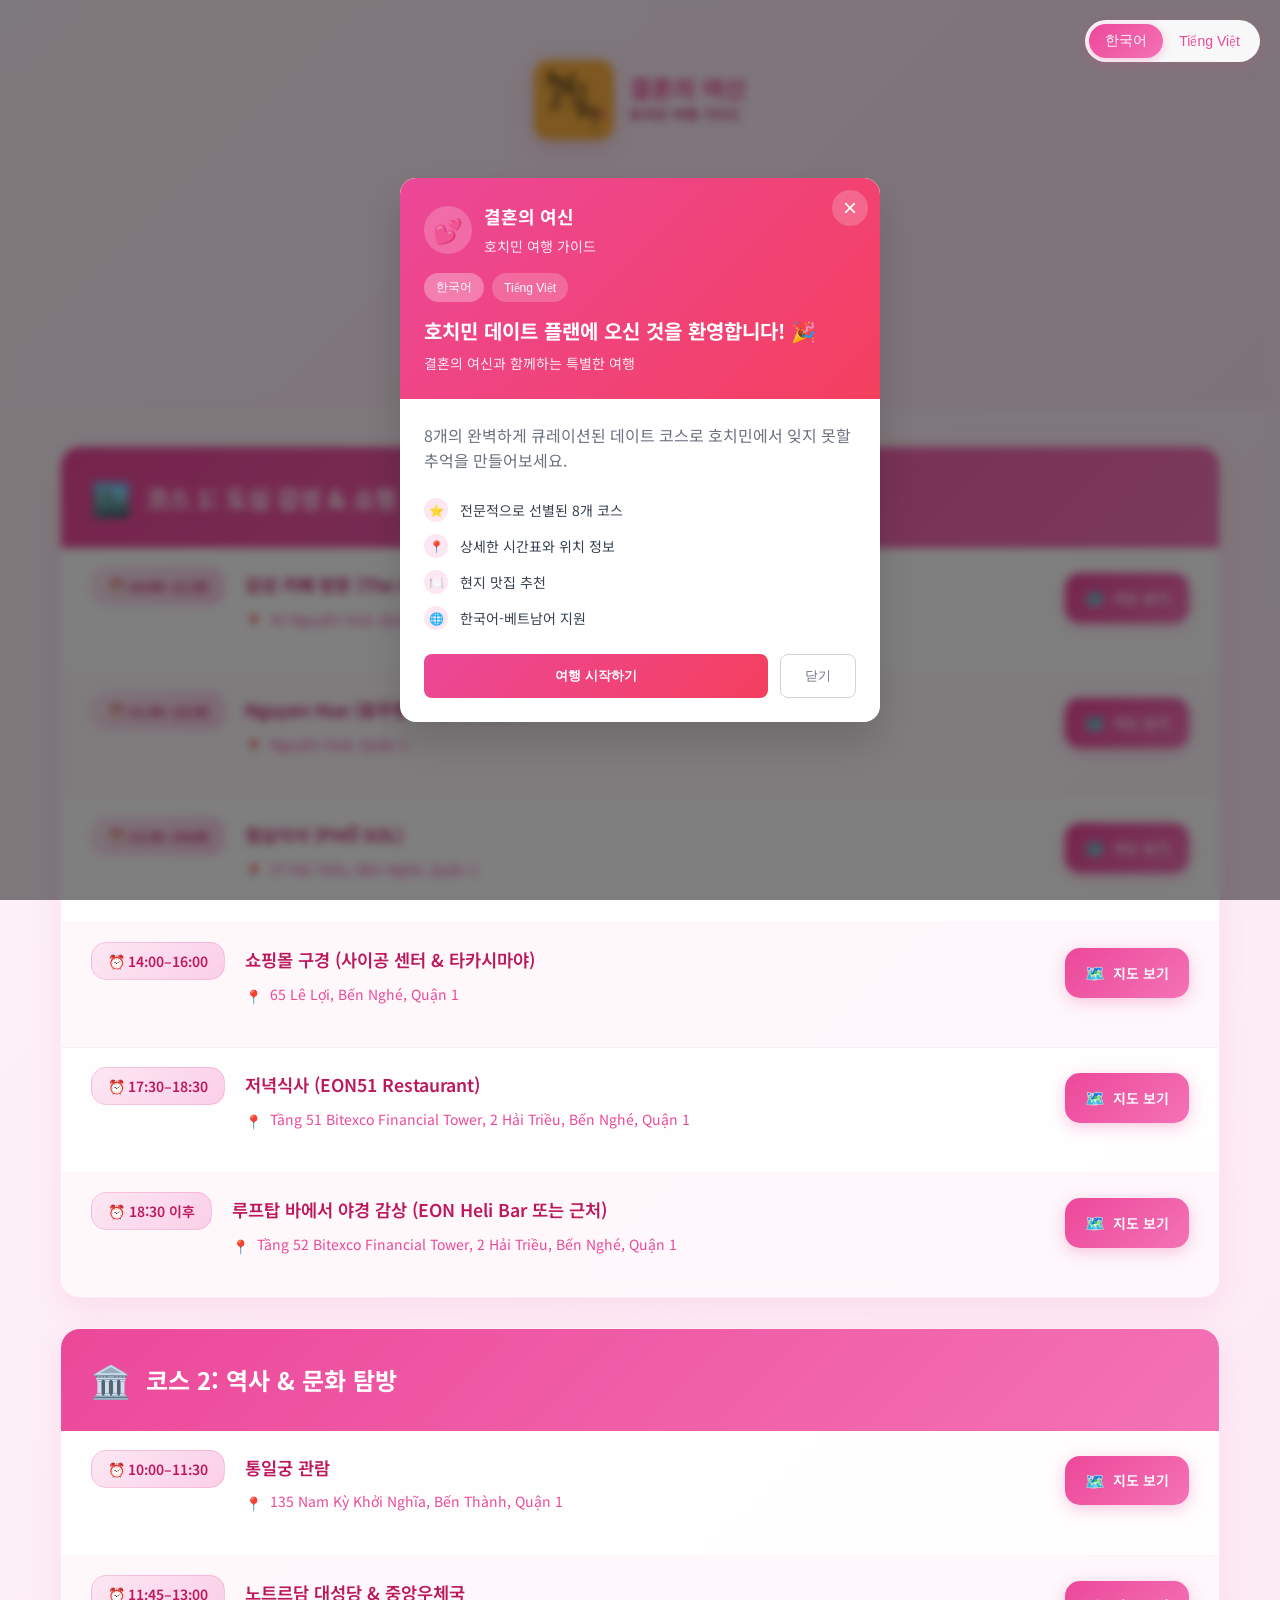
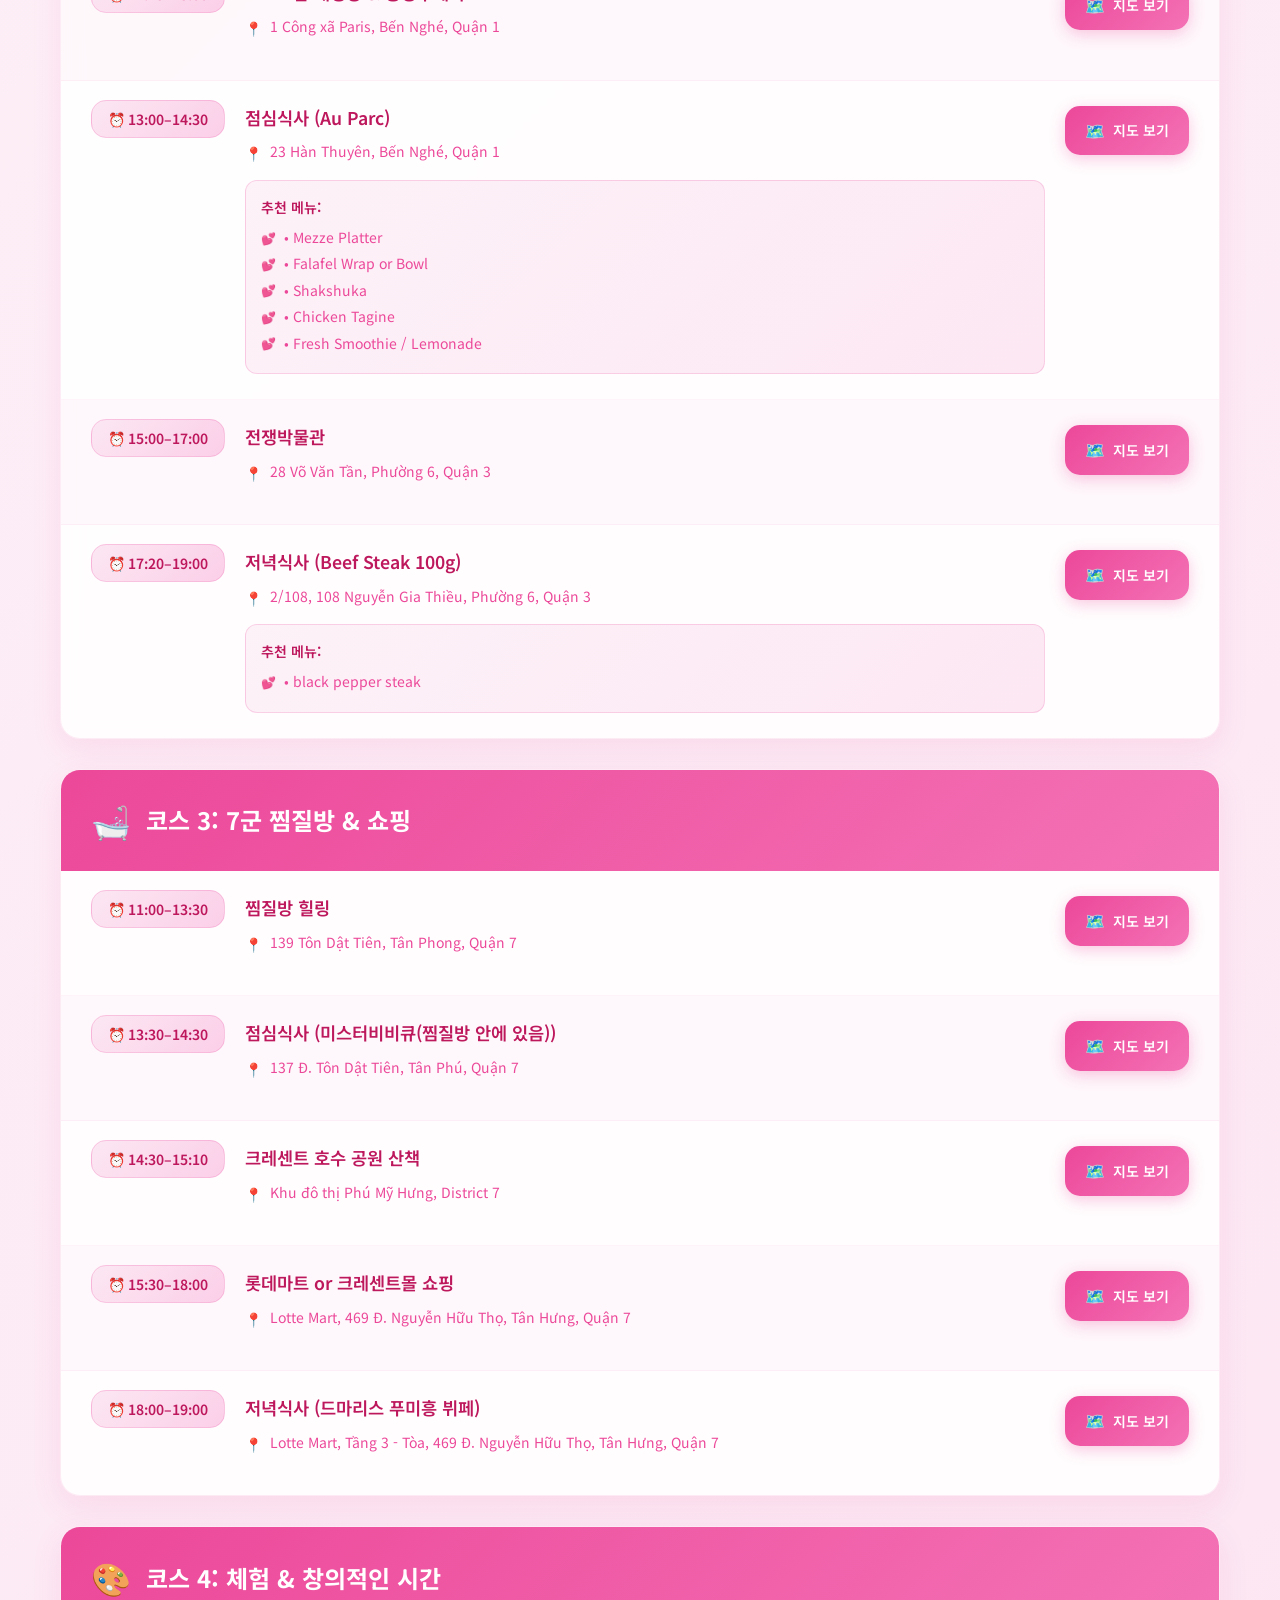
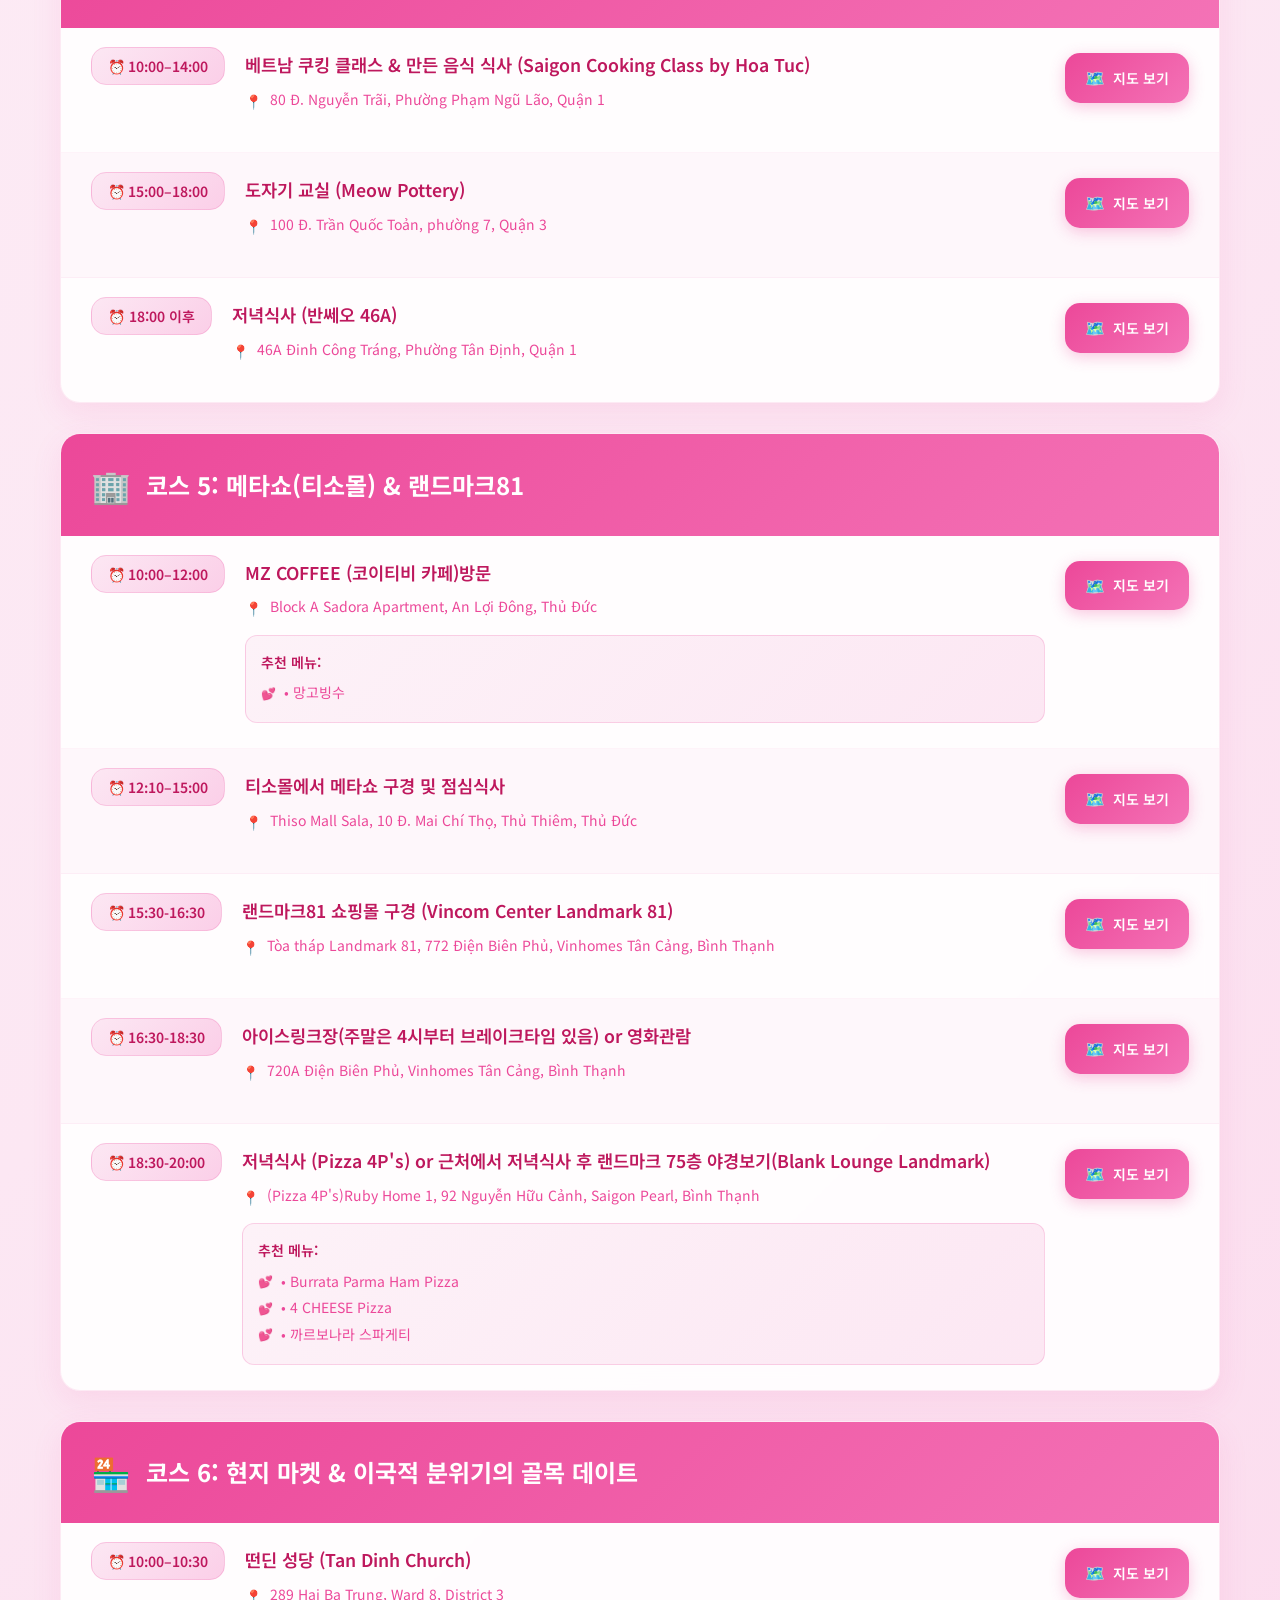
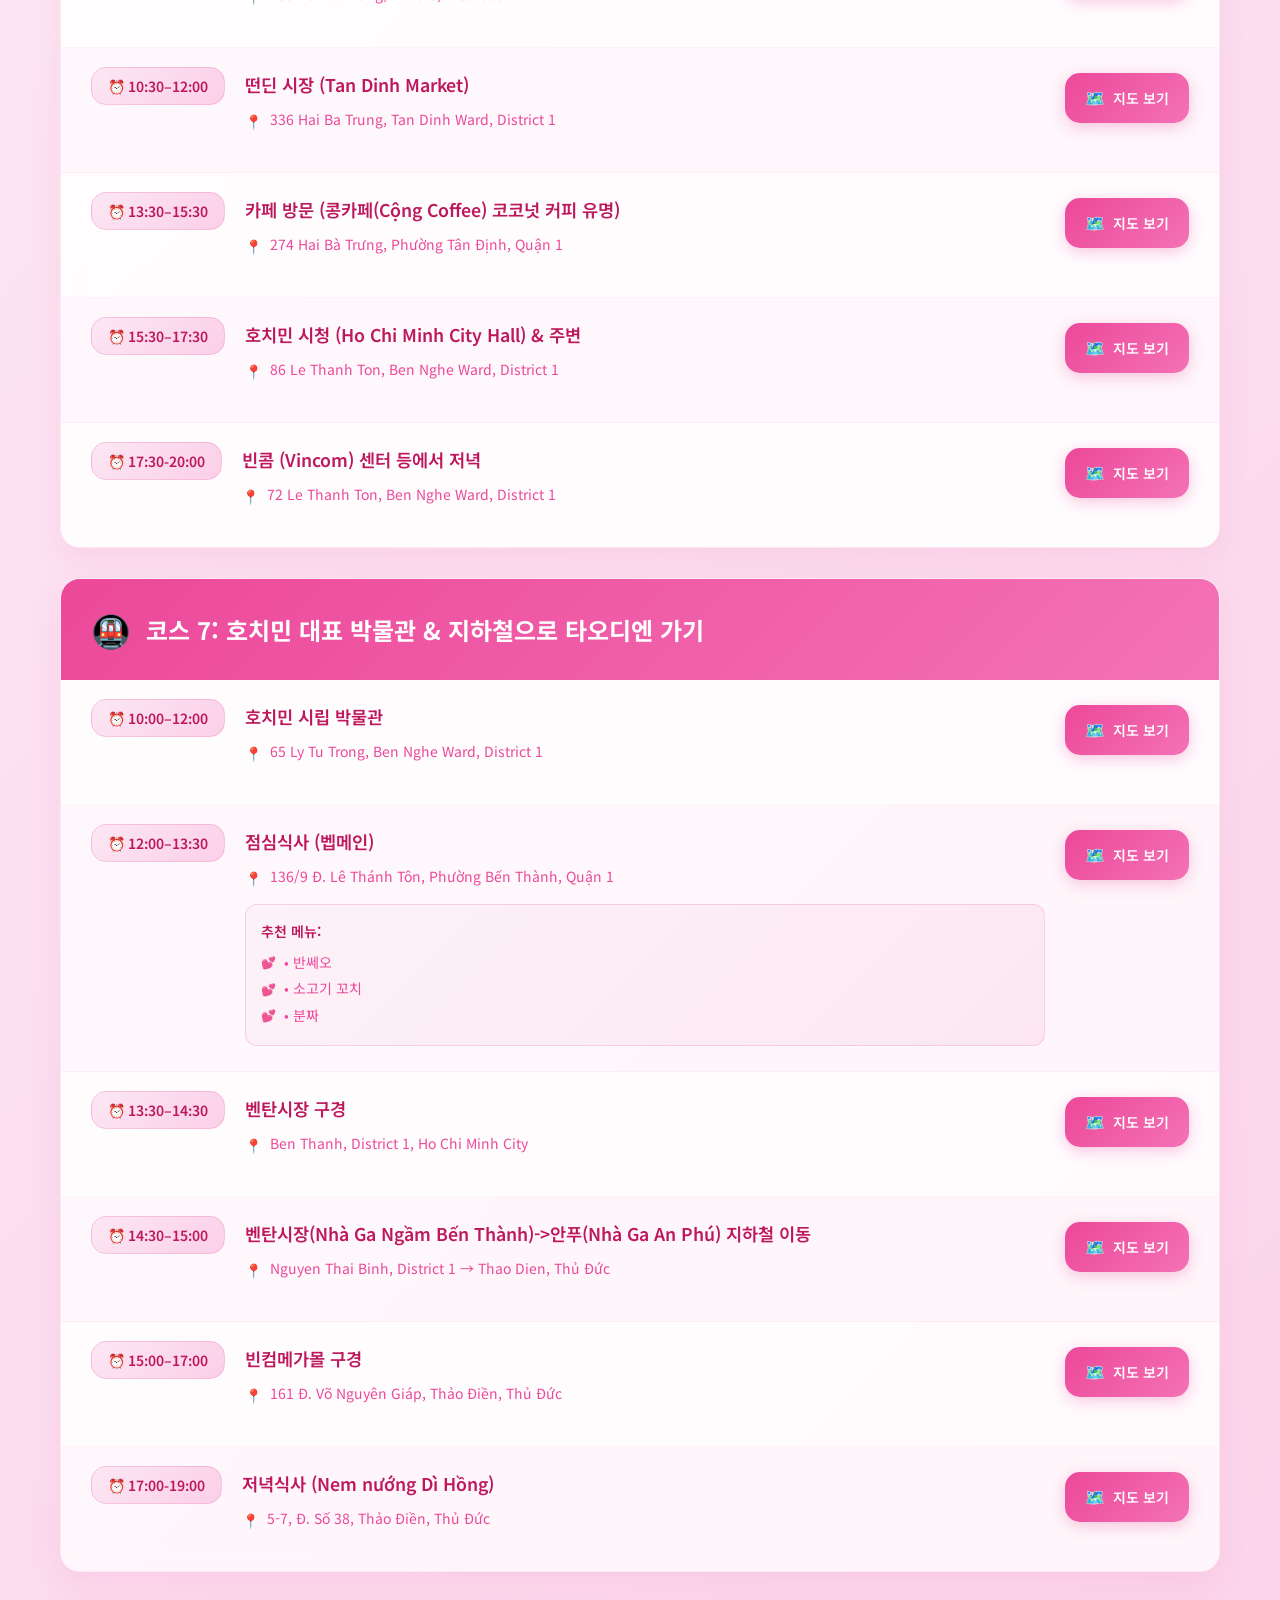
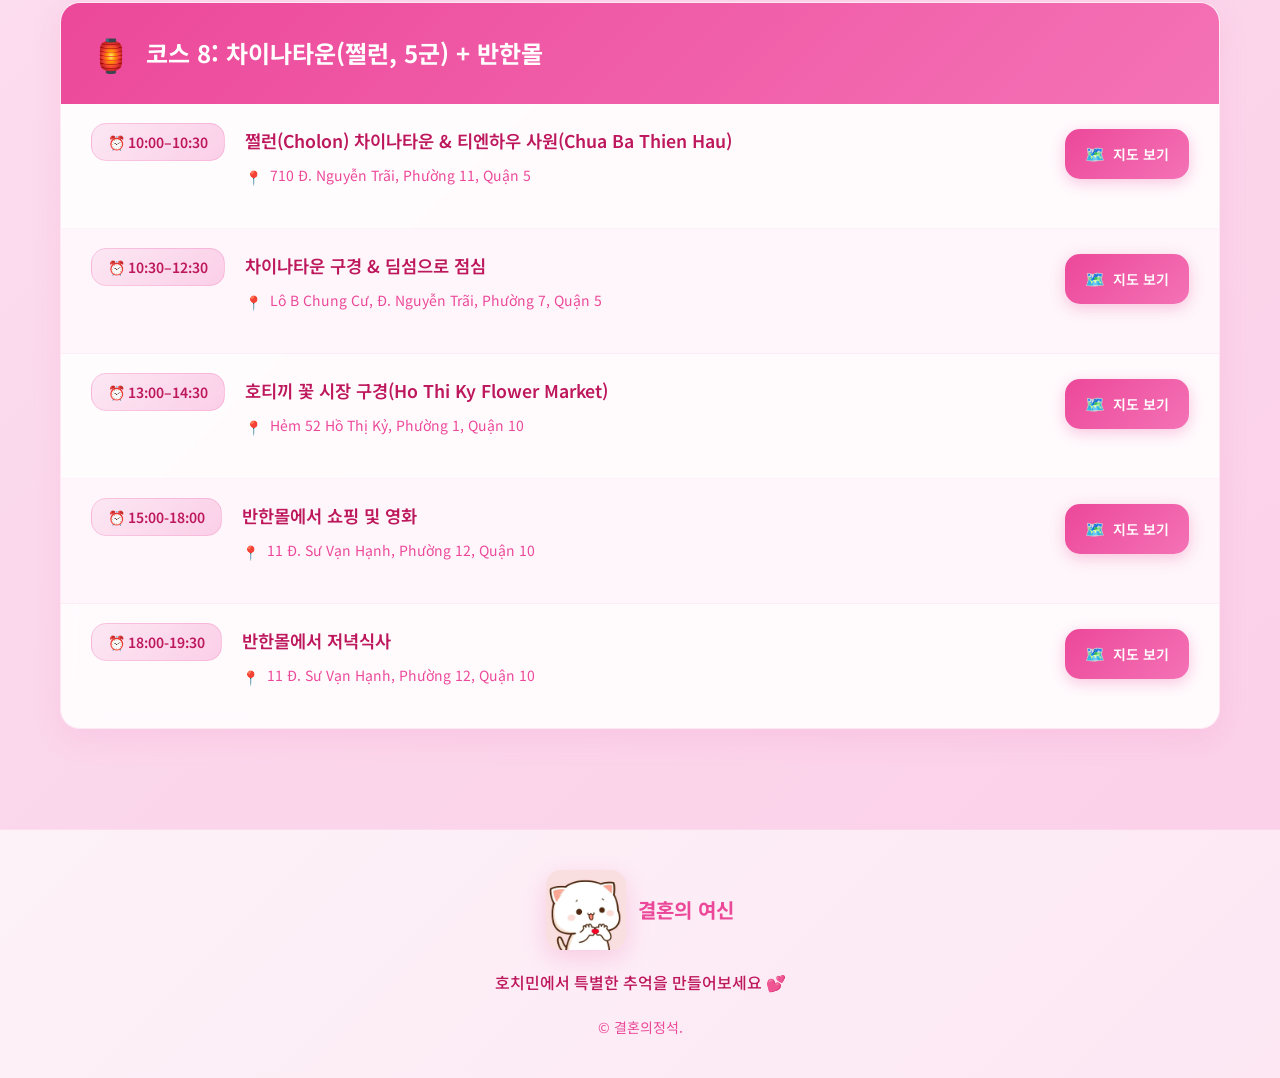
==== commit e8a33dee: "Update index.html" ====
--- a/index.html
+++ b/index.html
@@ -3,6 +3,12 @@
 <head>
   <meta charset="UTF-8" />
   <meta name="viewport" content="width=device-width, initial-scale=1.0"/>
+  <meta property="og:title" content="Nữ Thần Hôn Nhân - Du lịch HCM" />
+<meta property="og:description" content="Khám phá trải nghiệm hôn nhân và du lịch tại TP.HCM." />
+<meta property="og:image" content="https://thanhnam2005.github.io/travel-hcm/images/logo.png" />
+<meta property="og:url" content="https://thanhnam2005.github.io/travel-hcm/" />
+<meta property="og:type" content="website" />
+<meta name="twitter:card" content="summary_large_image">
   <title>호치민 데이트 플랜 - 전문 여행 가이드</title>
   <link href="https://fonts.googleapis.com/css2?family=Noto+Sans+KR:wght@300;400;500;600;700&family=Inter:wght@300;400;500;600;700&display=swap" rel="stylesheet">
   <link rel="stylesheet" href="styles.css">
--- a/styles.css
+++ b/styles.css
@@ -1,3 +1,244 @@
+    .popup-overlay {
+      position: fixed;
+      top: 0;
+      left: 0;
+      width: 100%;
+      height: 100%;
+      background: rgba(0, 0, 0, 0.5);
+      backdrop-filter: blur(4px);
+      display: flex;
+      align-items: center;
+      justify-content: center;
+      z-index: 1000;
+      opacity: 0;
+      visibility: hidden;
+      transition: all 0.3s ease;
+      padding: 20px;
+    }
+
+    .popup-overlay.show {
+      opacity: 1;
+      visibility: visible;
+    }
+
+    .popup-container {
+      background: white;
+      border-radius: 16px;
+      max-width: 480px;
+      width: 100%;
+      max-height: 90vh;
+      overflow-y: auto;
+      box-shadow: 0 20px 40px rgba(0, 0, 0, 0.15);
+      transform: scale(0.9) translateY(20px);
+      transition: all 0.3s ease;
+    }
+
+    .popup-overlay.show .popup-container {
+      transform: scale(1) translateY(0);
+      animation: fadeInUp 0.4s ease-out;
+    }
+
+    .popup-header {
+      background: linear-gradient(135deg, #ec4899, #f43f5e);
+      color: white;
+      padding: 24px;
+      border-radius: 16px 16px 0 0;
+      position: relative;
+    }
+
+    .popup-close-btn {
+      position: absolute;
+      top: 12px;
+      right: 12px;
+      background: rgba(255, 255, 255, 0.2);
+      border: none;
+      color: white;
+      font-size: 24px;
+      width: 36px;
+      height: 36px;
+      border-radius: 50%;
+      cursor: pointer;
+      display: flex;
+      align-items: center;
+      justify-content: center;
+      transition: background 0.2s ease;
+    }
+
+    .popup-close-btn:hover {
+      background: rgba(255, 255, 255, 0.3);
+    }
+
+    .popup-logo-section {
+      display: flex;
+      align-items: center;
+      gap: 12px;
+      margin-bottom: 16px;
+    }
+
+    .popup-logo-icon {
+      width: 48px;
+      height: 48px;
+      background: rgba(255, 255, 255, 0.2);
+      border-radius: 50%;
+      display: flex;
+      align-items: center;
+      justify-content: center;
+      font-size: 24px;
+    }
+
+    .popup-brand-name {
+      font-size: 18px;
+      font-weight: 700;
+      margin-bottom: 4px;
+    }
+
+    .popup-brand-subtitle {
+      font-size: 14px;
+      opacity: 0.9;
+    }
+
+    .popup-language-toggle {
+      display: flex;
+      gap: 8px;
+      margin-bottom: 16px;
+    }
+
+    .popup-lang-btn {
+      background: rgba(255, 255, 255, 0.2);
+      border: none;
+      color: white;
+      padding: 6px 12px;
+      border-radius: 20px;
+      font-size: 12px;
+      cursor: pointer;
+      transition: all 0.2s ease;
+    }
+
+    .popup-lang-btn.active,
+    .popup-lang-btn:hover {
+      background: rgba(255, 255, 255, 0.3);
+    }
+
+    .popup-title {
+      font-size: 20px;
+      font-weight: 700;
+      margin-bottom: 8px;
+      line-height: 1.3;
+    }
+
+    .popup-subtitle {
+      font-size: 14px;
+      opacity: 0.9;
+    }
+
+    .popup-content {
+      padding: 24px;
+    }
+
+    .popup-description {
+      color: #6b7280;
+      margin-bottom: 24px;
+      line-height: 1.6;
+    }
+
+    .popup-features-list {
+      margin-bottom: 24px;
+    }
+
+    .popup-feature-item {
+      display: flex;
+      align-items: center;
+      gap: 12px;
+      margin-bottom: 12px;
+    }
+
+    .popup-feature-icon {
+      width: 24px;
+      height: 24px;
+      background: #fce7f3;
+      border-radius: 50%;
+      display: flex;
+      align-items: center;
+      justify-content: center;
+      font-size: 12px;
+      flex-shrink: 0;
+    }
+
+    .popup-feature-text {
+      font-size: 14px;
+      color: #374151;
+    }
+
+    .popup-actions {
+      display: flex;
+      gap: 12px;
+    }
+
+    .popup-start-btn {
+      flex: 1;
+      background: linear-gradient(135deg, #ec4899, #f43f5e);
+      color: white;
+      border: none;
+      padding: 12px 24px;
+      border-radius: 8px;
+      font-weight: 600;
+      cursor: pointer;
+      transition: all 0.2s ease;
+    }
+
+    .popup-start-btn:hover {
+      background: linear-gradient(135deg, #db2777, #e11d48);
+      transform: translateY(-1px);
+    }
+
+    .popup-close-btn-secondary {
+      background: transparent;
+      color: #6b7280;
+      border: 1px solid #d1d5db;
+      padding: 12px 24px;
+      border-radius: 8px;
+      cursor: pointer;
+      transition: all 0.2s ease;
+    }
+
+    .popup-close-btn-secondary:hover {
+      background: #f9fafb;
+      border-color: #9ca3af;
+    }
+
+    @keyframes fadeInUp {
+      from {
+        opacity: 0;
+        transform: translateY(30px);
+      }
+      to {
+        opacity: 1;
+        transform: translateY(0);
+      }
+    }
+
+    @media (max-width: 768px) {
+      .popup-container {
+        margin: 10px;
+        max-height: 95vh;
+      }
+
+      .popup-header {
+        padding: 20px;
+      }
+
+      .popup-content {
+        padding: 20px;
+      }
+
+      .popup-title {
+        font-size: 18px;
+      }
+
+      .popup-actions {
+        flex-direction: column;
+      }
+    }
 * {
   margin: 0;
   padding: 0;
@@ -18,7 +259,6 @@
   padding: 0 20px;
 }
 
-/* Language Toggle */
 .language-toggle {
   position: fixed;
   top: 20px;
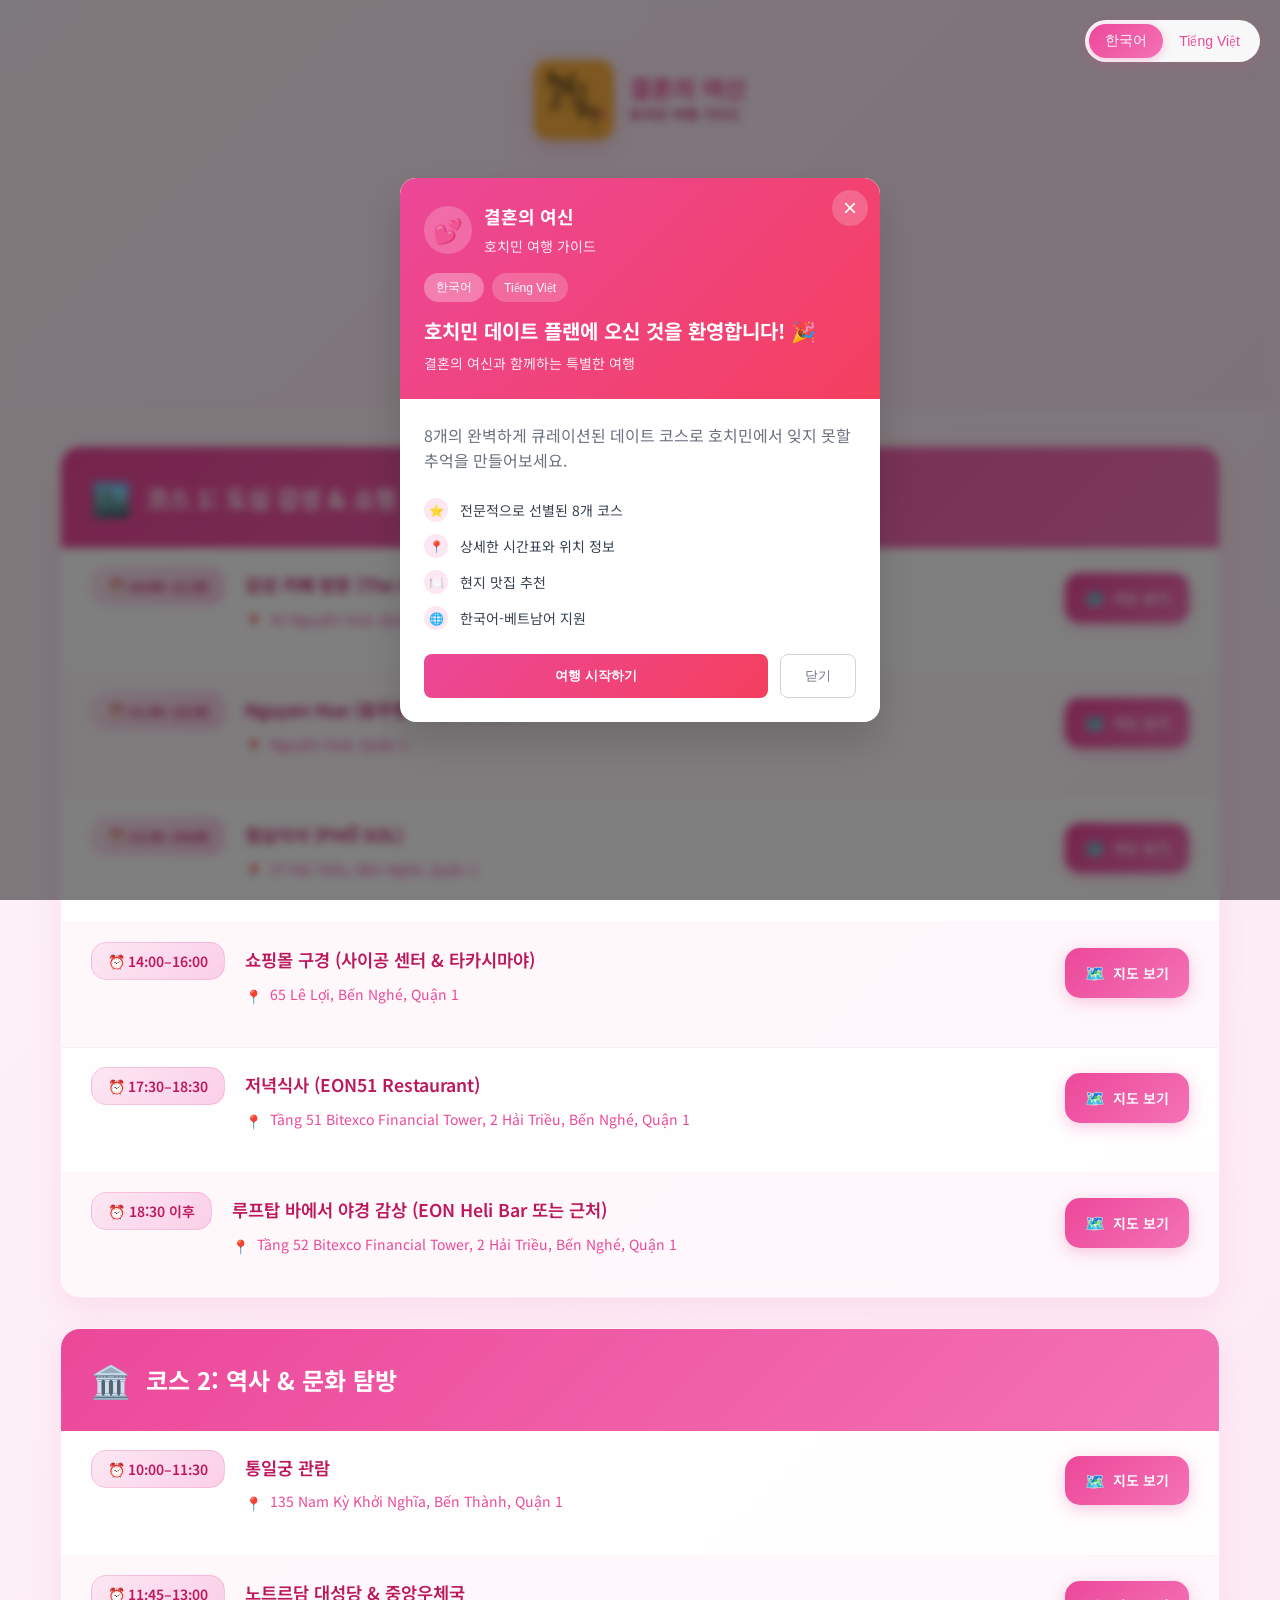
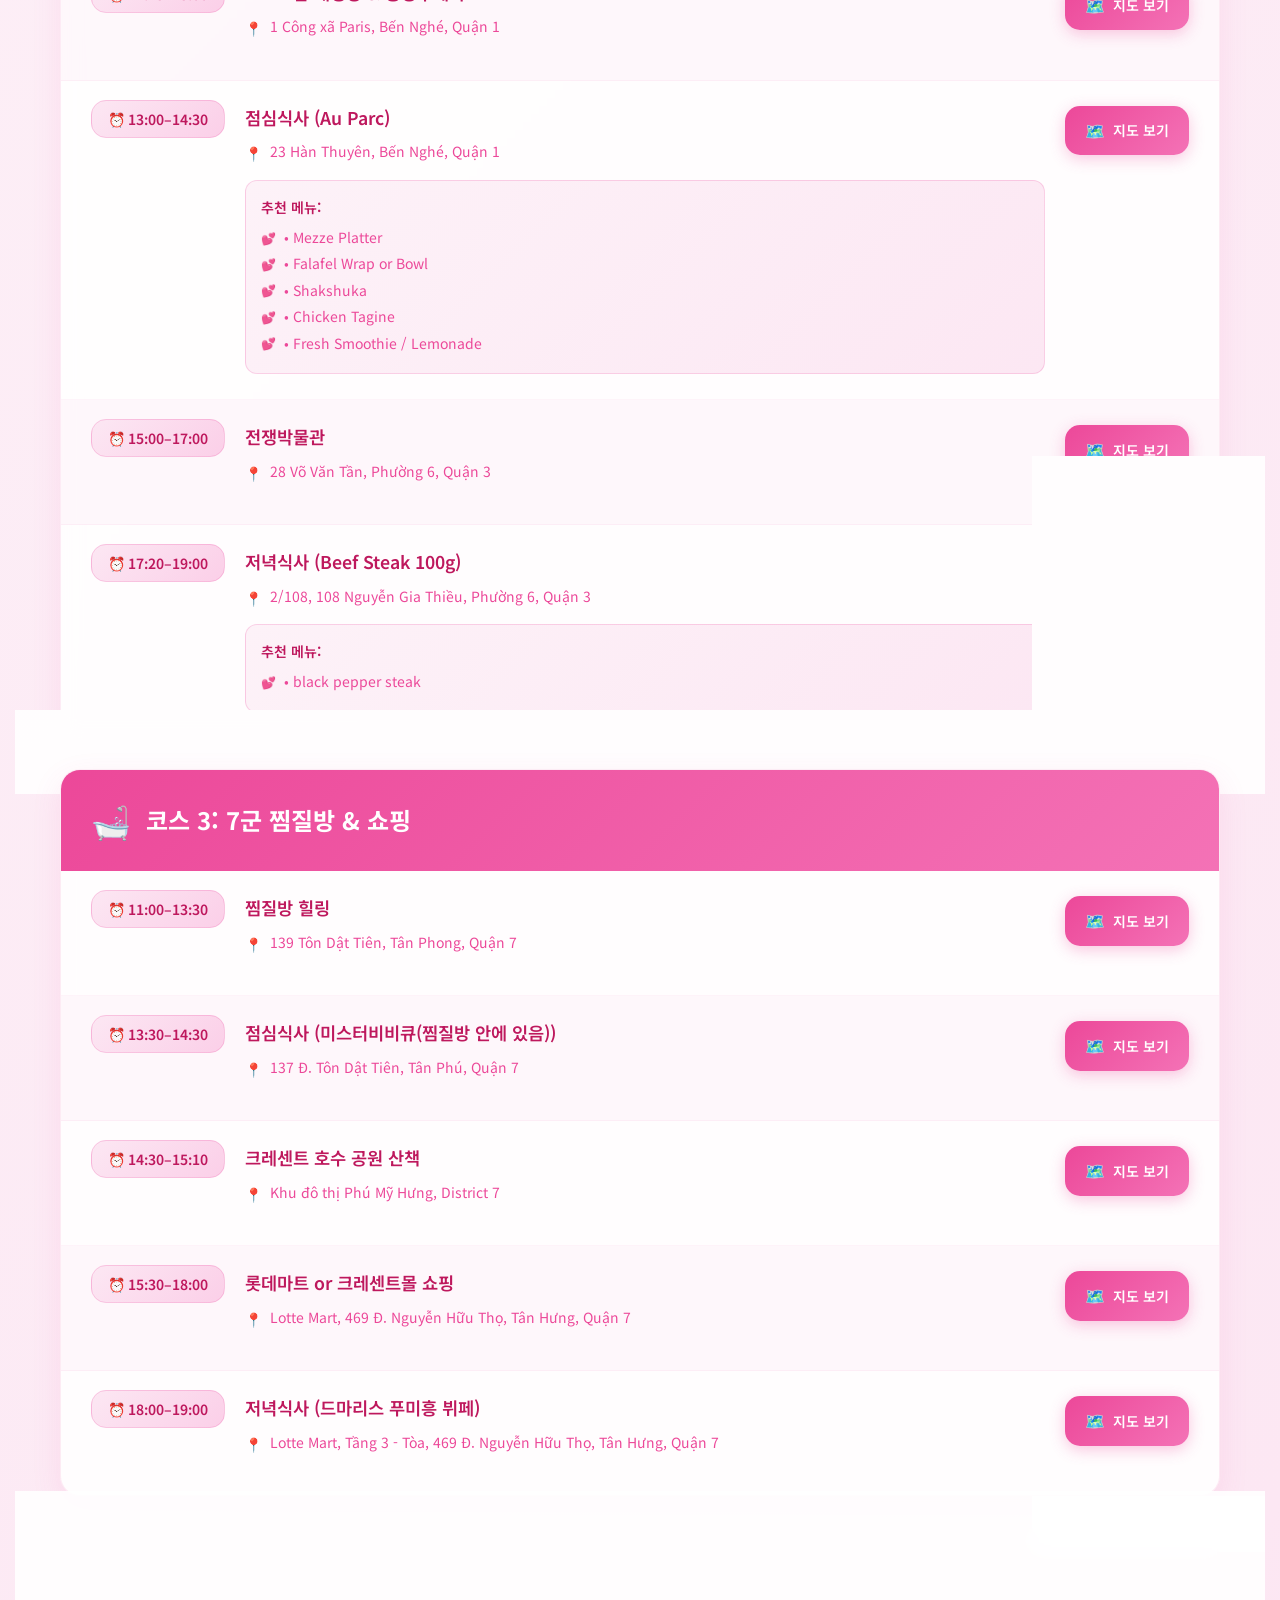
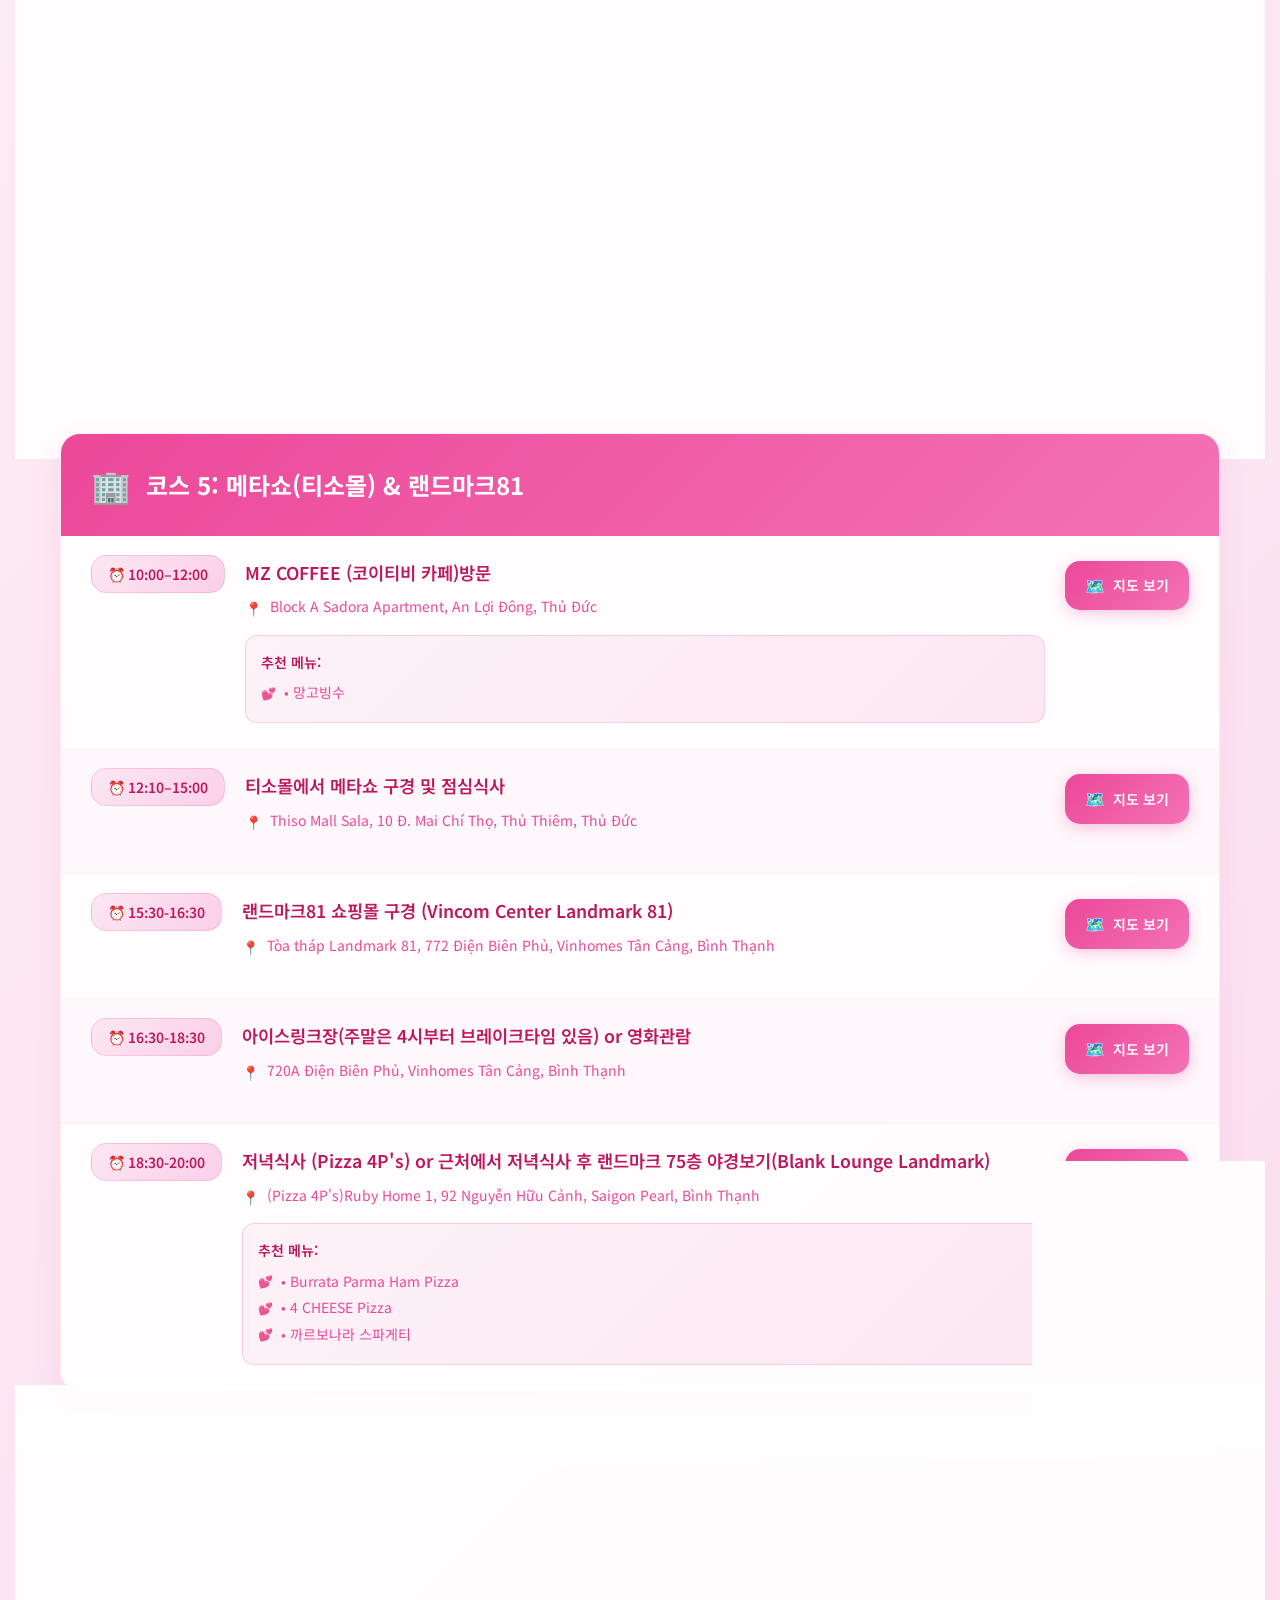
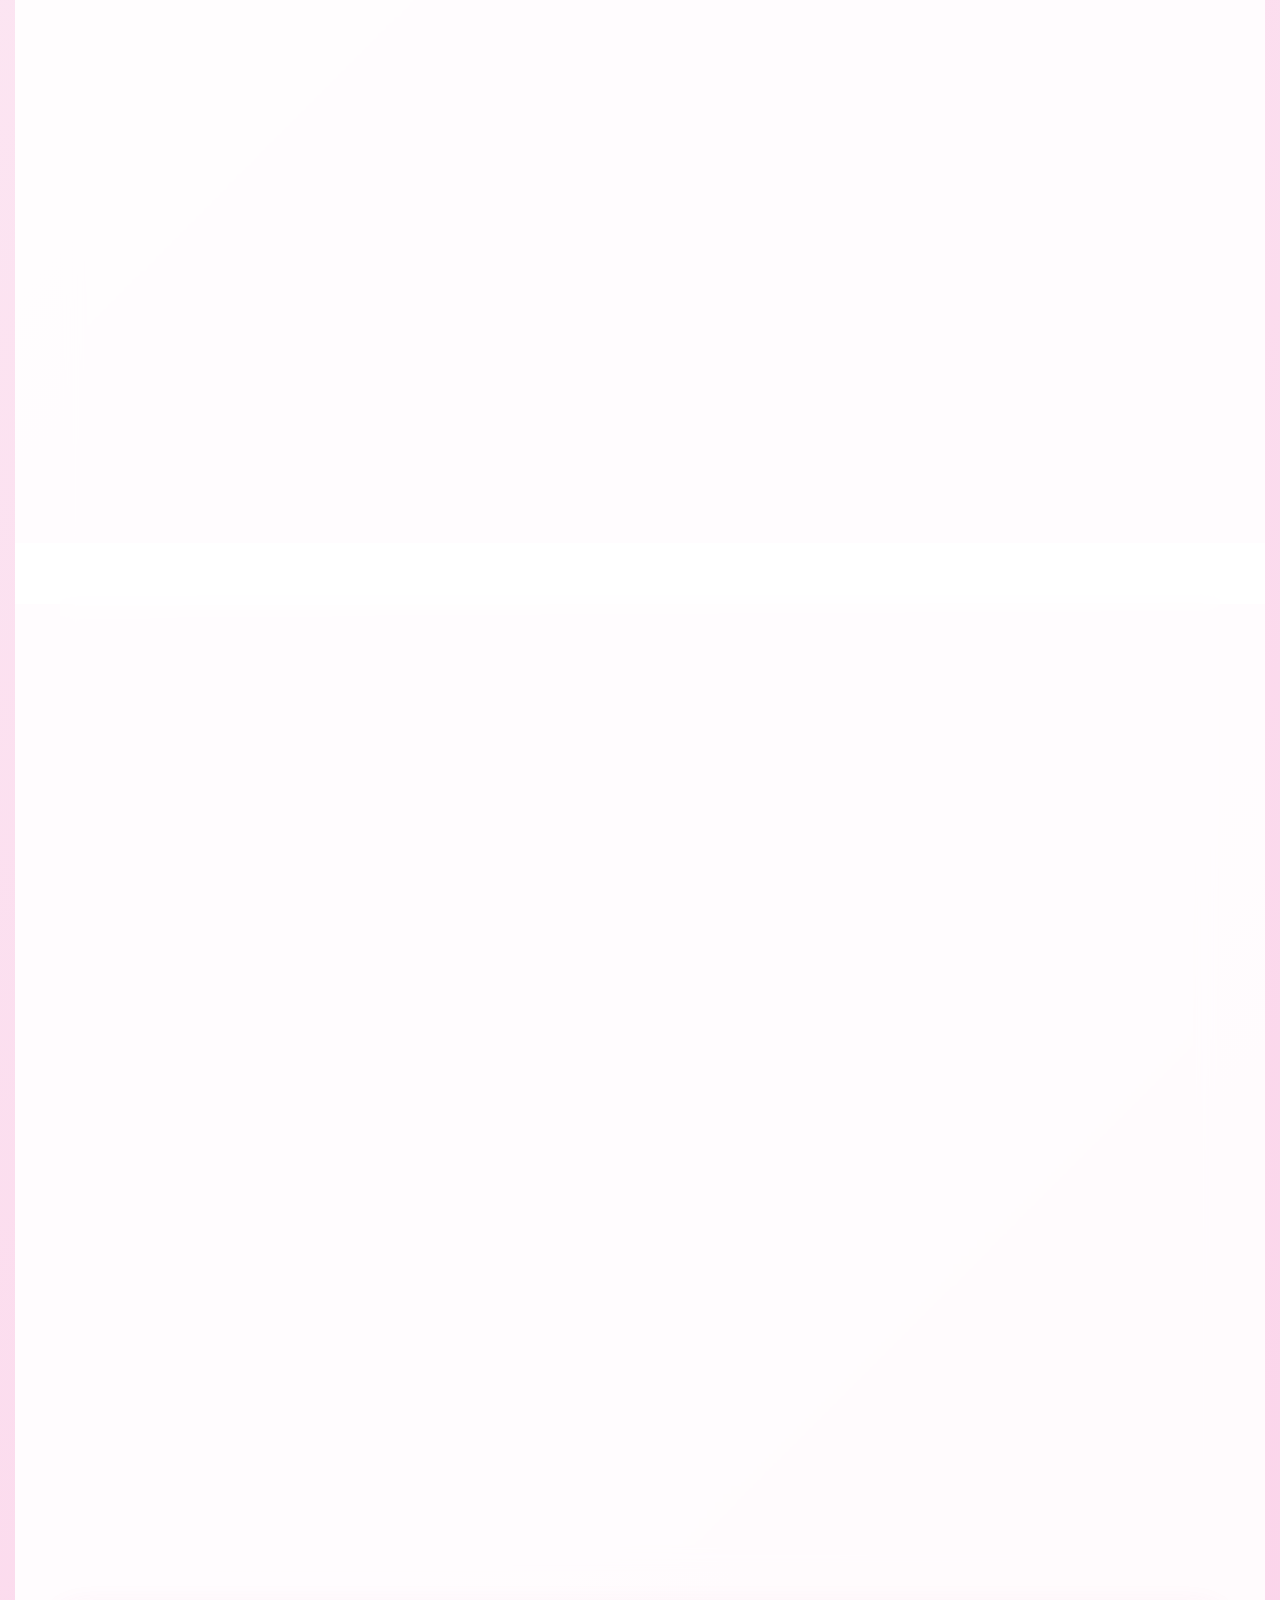
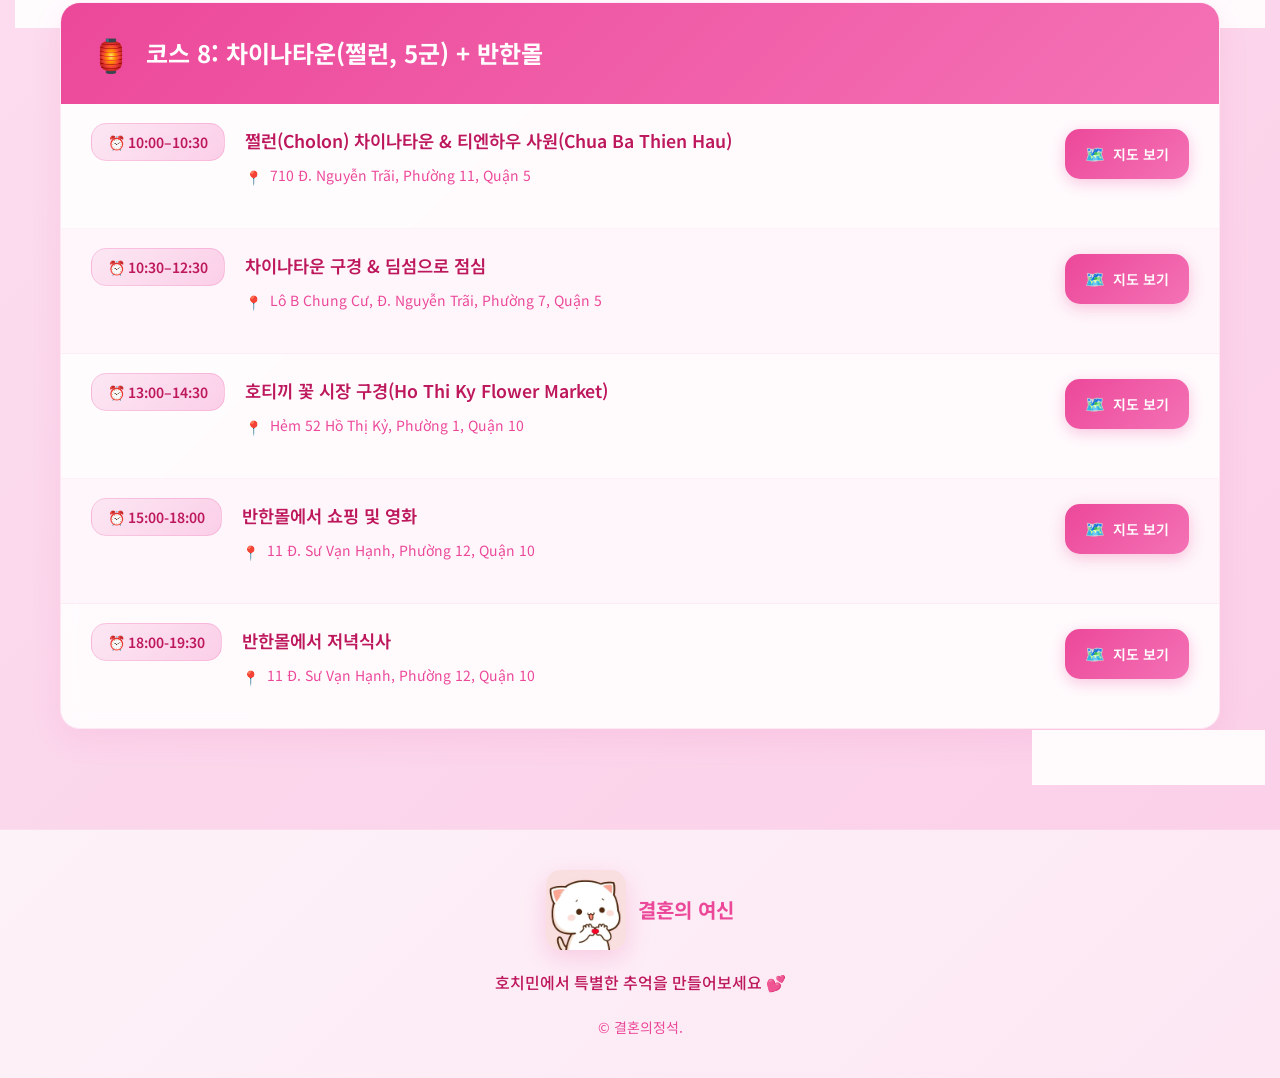
==== commit 66fdb300: "Update index.html" ====
--- a/index.html
+++ b/index.html
@@ -2,16 +2,15 @@
 <html lang="ko">
 <head>
   <meta charset="UTF-8" />
+  <meta name="description" content="Địa điểm du lịch cho các cặp đôi của công ty Jeongseok.">
   <meta name="viewport" content="width=device-width, initial-scale=1.0"/>
   <meta property="og:title" content="Nữ Thần Hôn Nhân - Du lịch HCM" />
-<meta property="og:description" content="Khám phá trải nghiệm hôn nhân và du lịch tại TP.HCM." />
-<meta property="og:image" content="https://thanhnam2005.github.io/travel-hcm/images/logo.png" />
-<meta property="og:url" content="https://thanhnam2005.github.io/travel-hcm/" />
-<meta property="og:type" content="website" />
-<meta name="twitter:card" content="summary_large_image">
   <title>호치민 데이트 플랜 - 전문 여행 가이드</title>
   <link href="https://fonts.googleapis.com/css2?family=Noto+Sans+KR:wght@300;400;500;600;700&family=Inter:wght@300;400;500;600;700&display=swap" rel="stylesheet">
   <link rel="stylesheet" href="styles.css">
+      <meta property="og:title" content="WELCOME TO JEONGSEOK - HOME">
+      <meta property="og:image" content="logo.jpg">
+      <meta name="theme-color" content="#00FFFF">
 </head>
 <body>
   <div id="welcomePopup" class="popup-overlay">
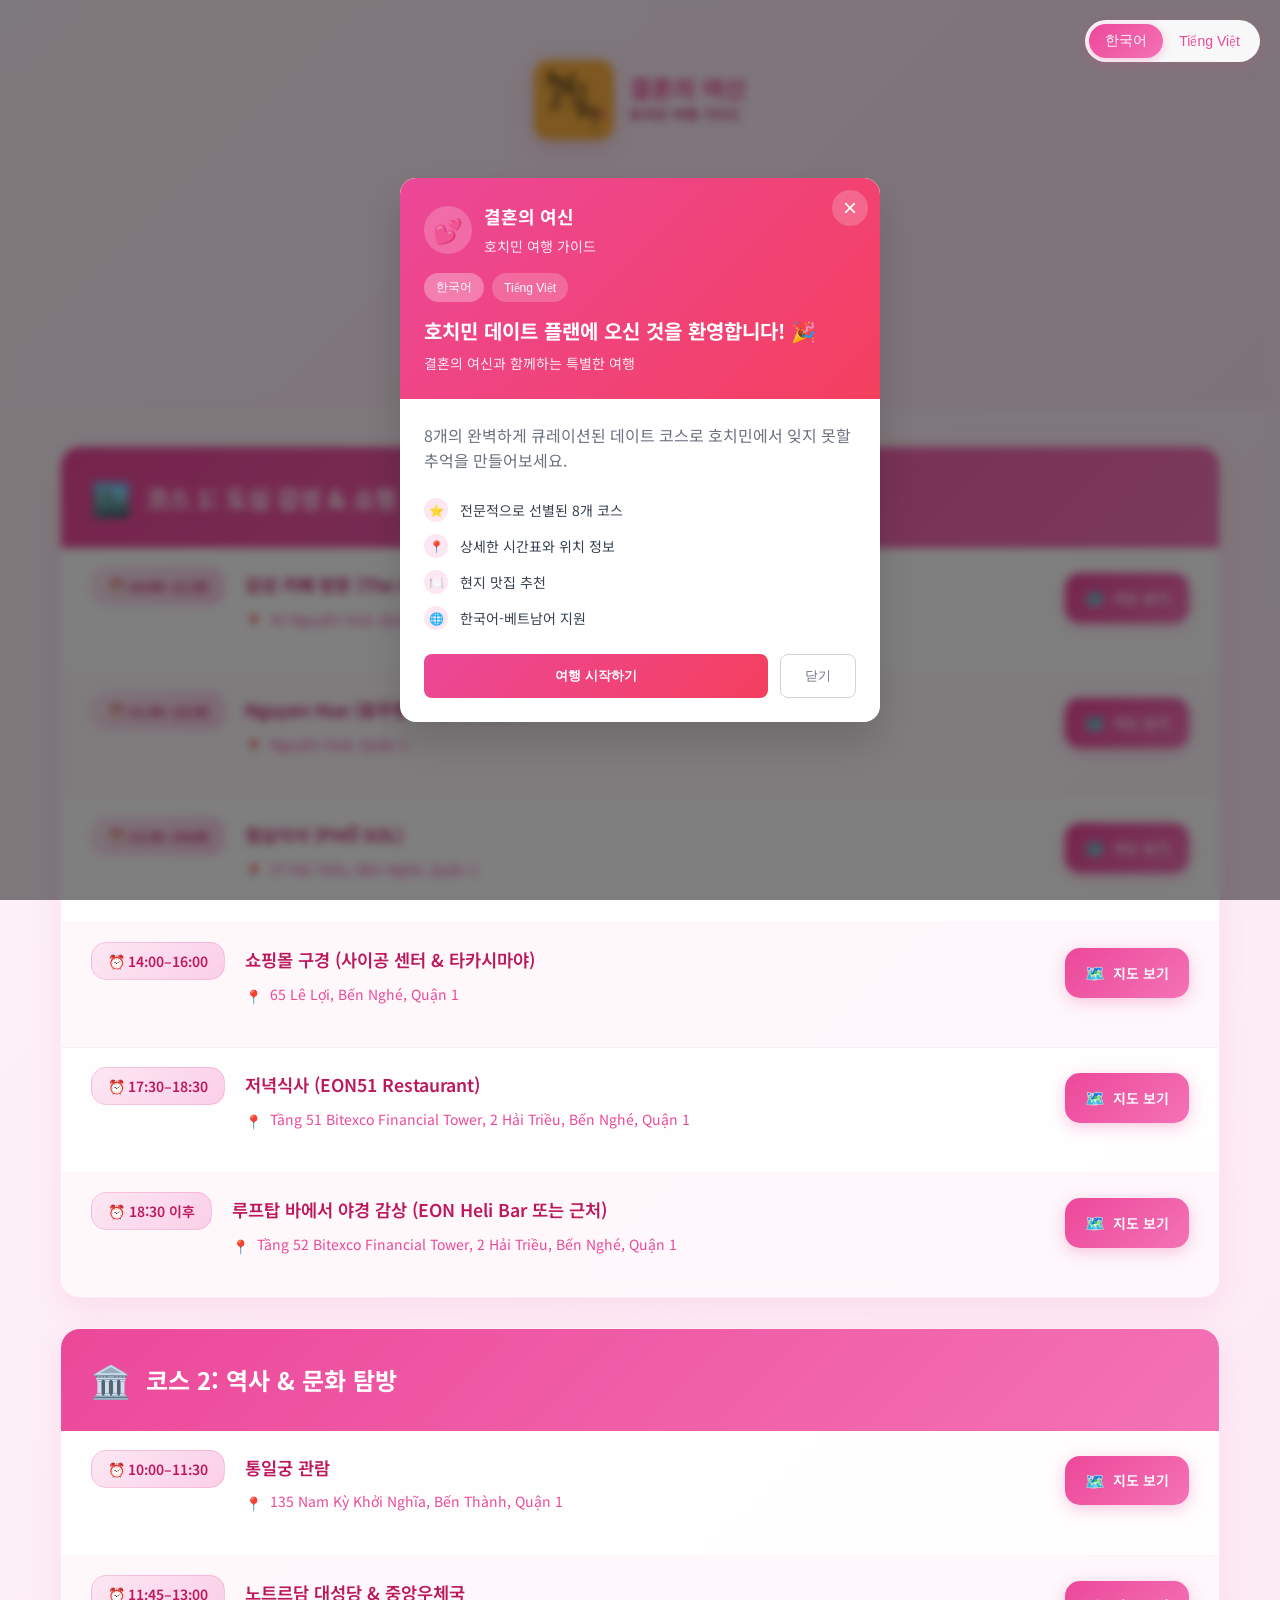
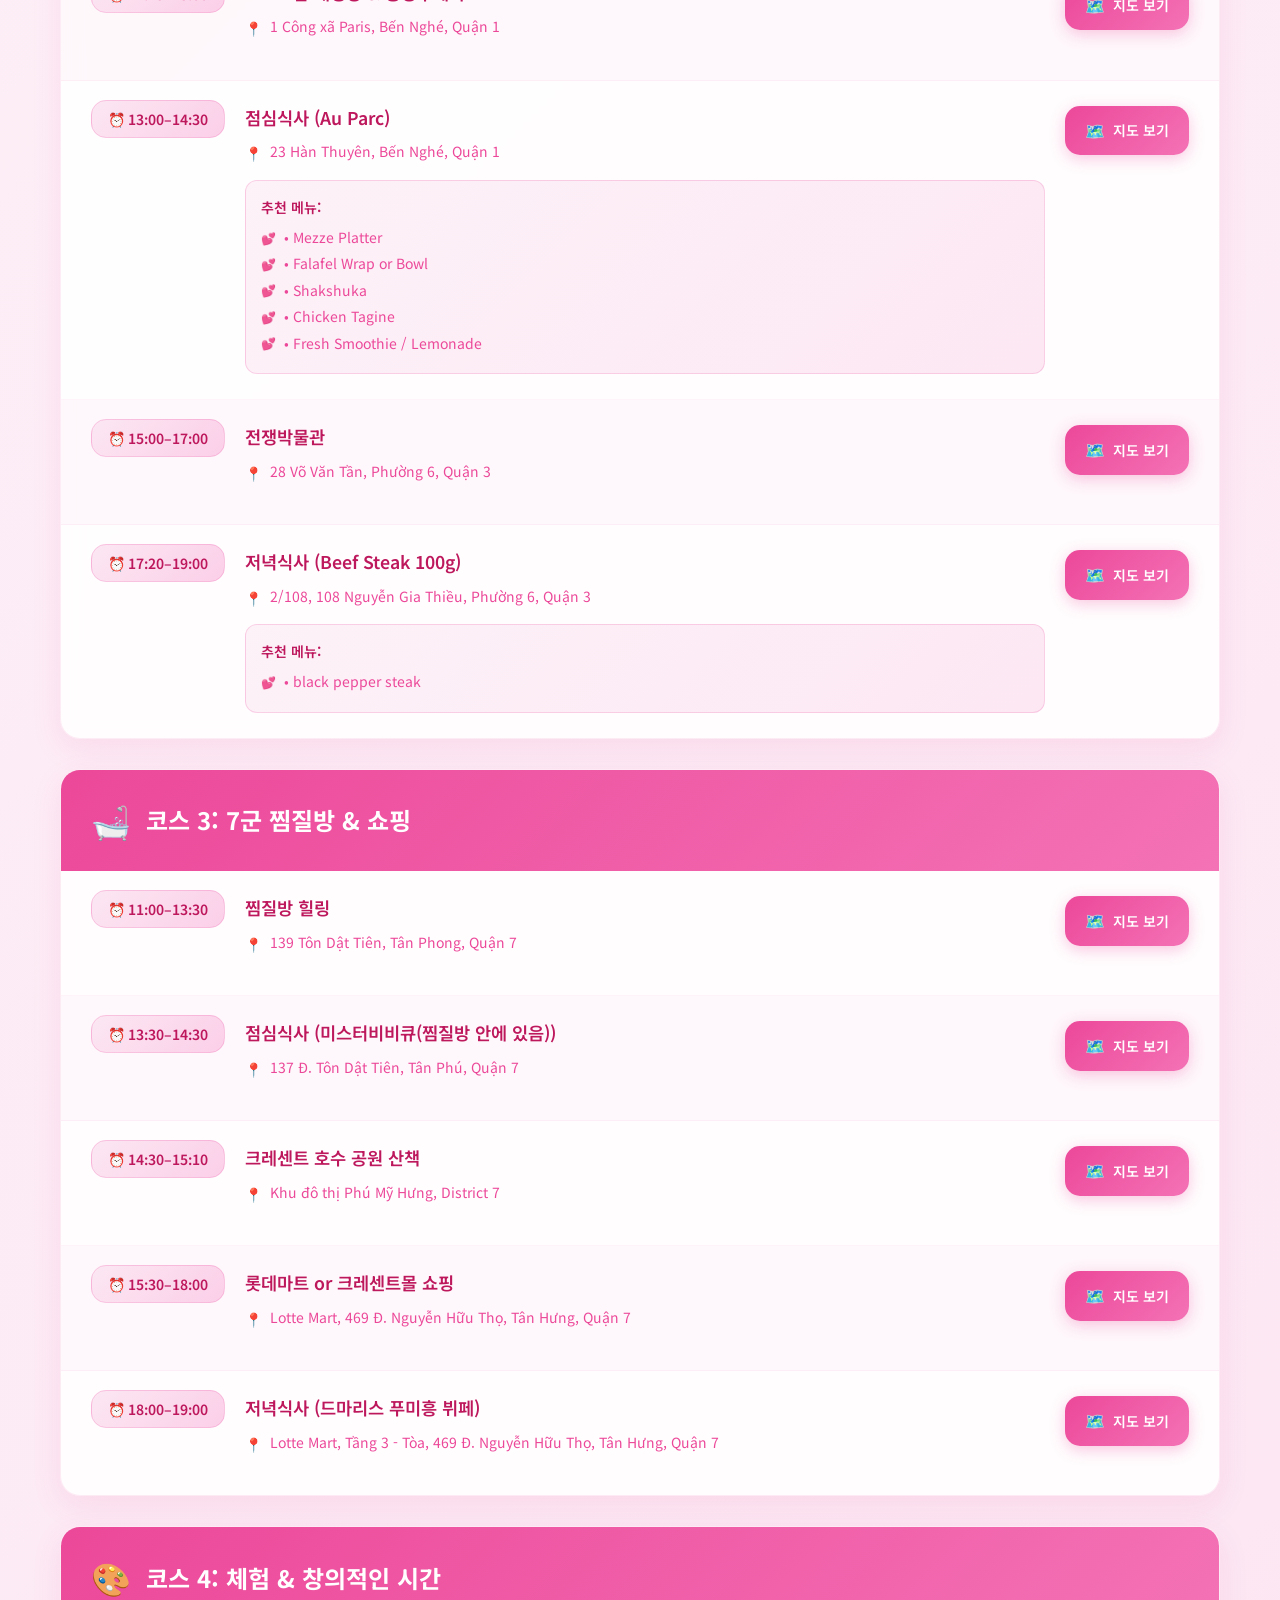
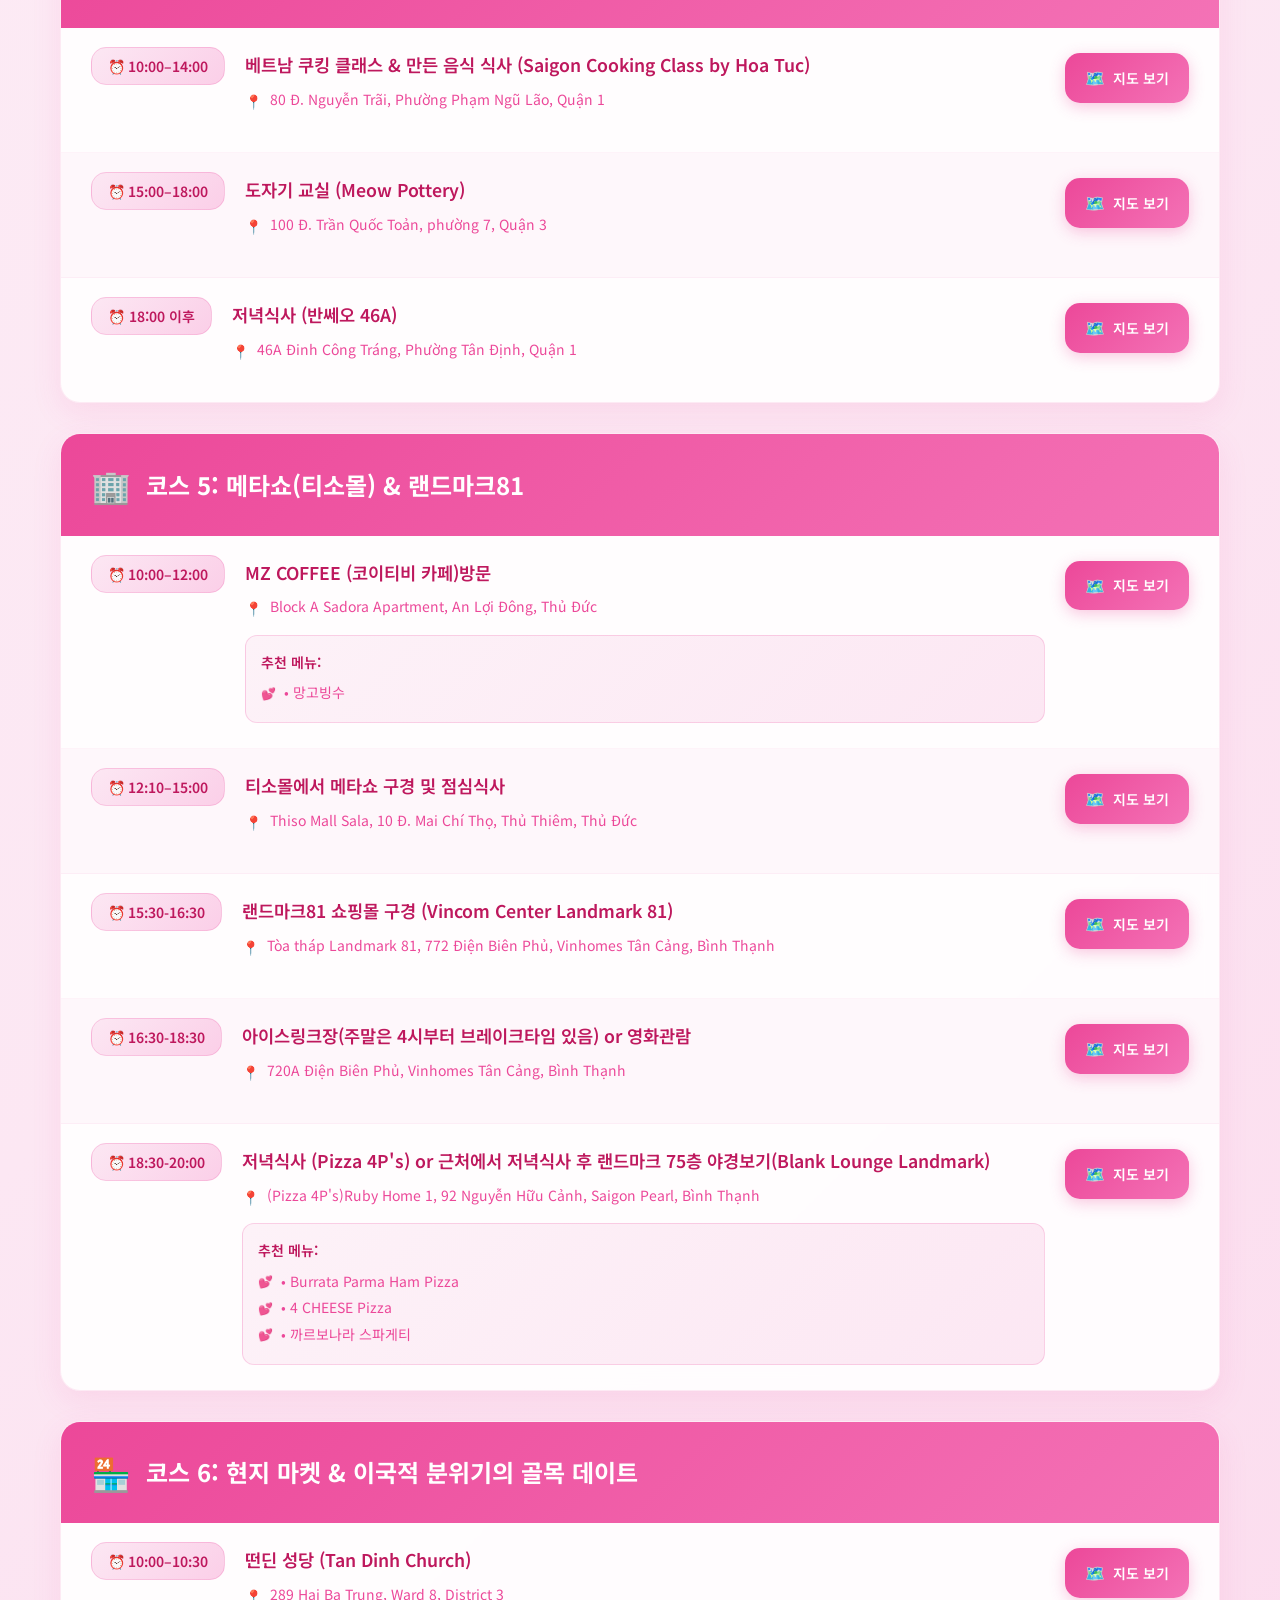
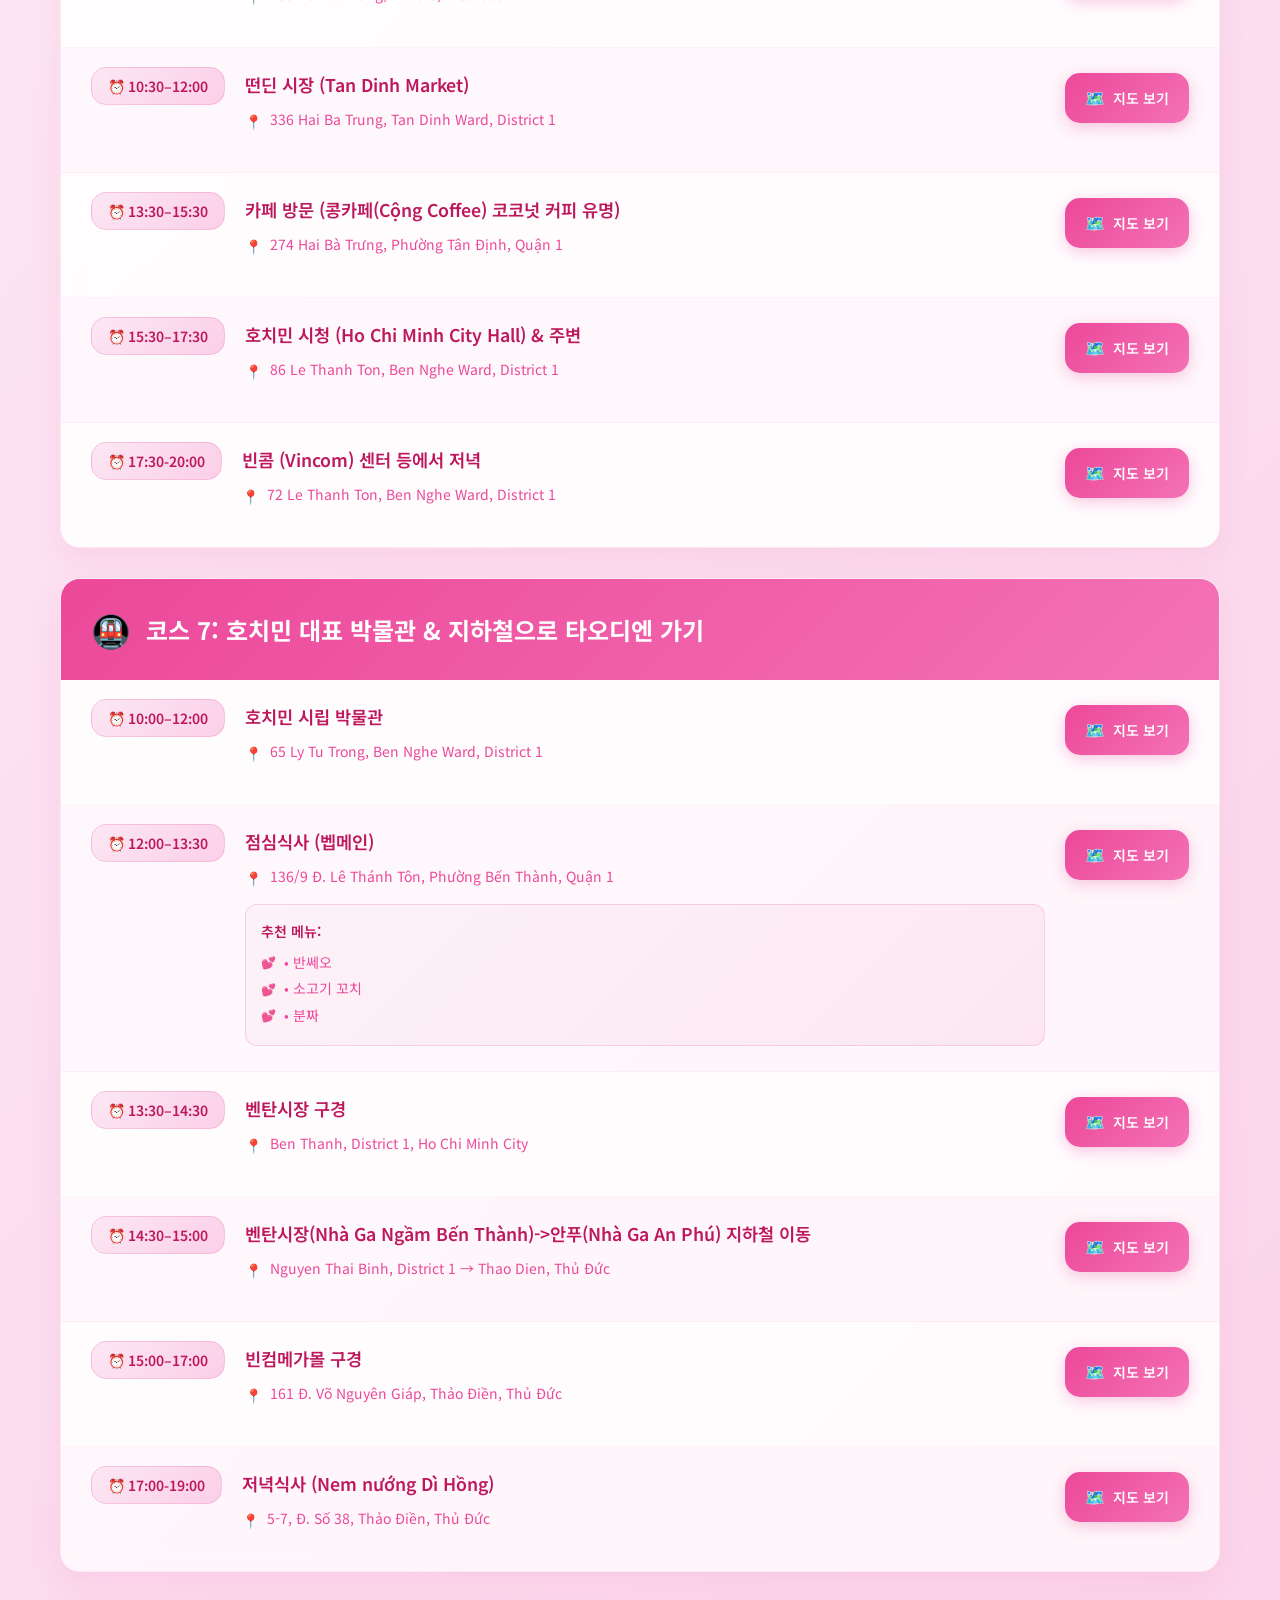
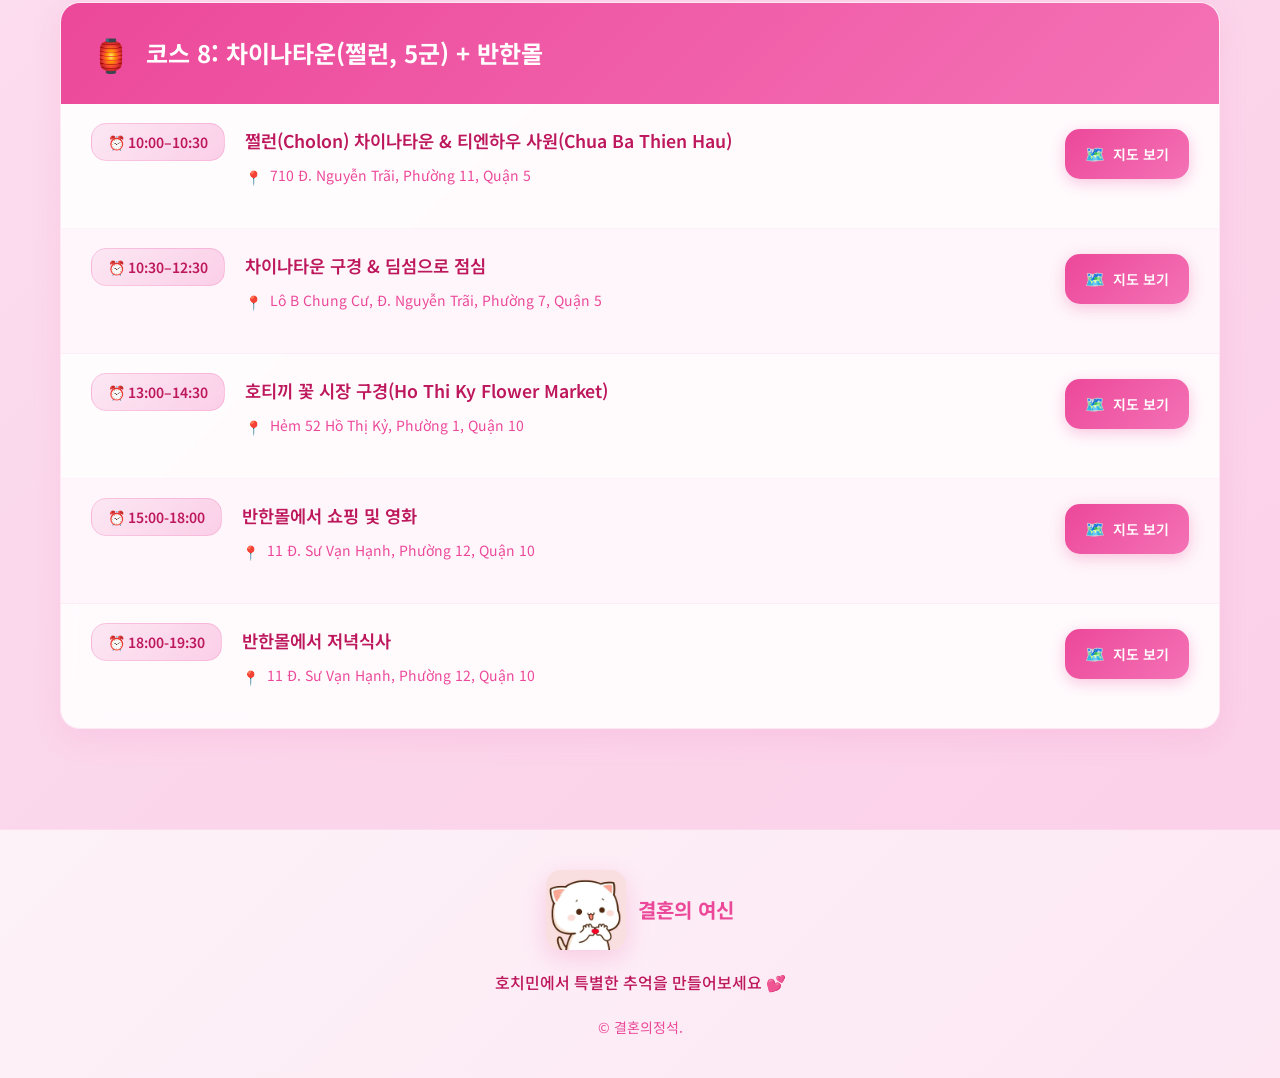
==== commit 58654dc3: "Update index.html" ====
--- a/index.html
+++ b/index.html
@@ -2,16 +2,33 @@
 <html lang="ko">
 <head>
   <meta charset="UTF-8" />
-  <meta name="description" content="Địa điểm du lịch cho các cặp đôi của công ty Jeongseok.">
-  <meta name="viewport" content="width=device-width, initial-scale=1.0"/>
+  <meta name="viewport" content="width=device-width, initial-scale=1.0" />
+  <meta name="description" content="Địa điểm du lịch cho các cặp đôi tại TP.HCM được tổ chức bởi công ty Jeongseok.">
+
+  <!-- ✅ Open Graph cho mạng xã hội -->
   <meta property="og:title" content="Nữ Thần Hôn Nhân - Du lịch HCM" />
+  <meta property="og:description" content="Địa điểm du lịch lý tưởng dành cho các cặp đôi tại TP.HCM." />
+  <meta property="og:image" content="https://thanhnam2005.github.io/travel-hcm/images/share-image.png" />
+  <meta property="og:url" content="https://thanhnam2005.github.io/travel-hcm/" />
+  <meta property="og:type" content="website" />
+
+  <!-- Twitter Card (nếu chia sẻ qua X/Twitter) -->
+  <meta name="twitter:card" content="summary_large_image" />
+  <meta name="twitter:title" content="Nữ Thần Hôn Nhân - Du lịch HCM" />
+  <meta name="twitter:description" content="Địa điểm du lịch lý tưởng dành cho các cặp đôi tại TP.HCM." />
+  <meta name="twitter:image" content="https://thanhnam2005.github.io/travel-hcm/images/share-image.png" />
+
   <title>호치민 데이트 플랜 - 전문 여행 가이드</title>
+
+  <!-- Font + CSS -->
   <link href="https://fonts.googleapis.com/css2?family=Noto+Sans+KR:wght@300;400;500;600;700&family=Inter:wght@300;400;500;600;700&display=swap" rel="stylesheet">
   <link rel="stylesheet" href="styles.css">
-      <meta property="og:title" content="WELCOME TO JEONGSEOK - HOME">
-      <meta property="og:image" content="logo.jpg">
-      <meta name="theme-color" content="#00FFFF">
+
+  <!-- Favicon / màu tab trình duyệt -->
+  <link rel="icon" type="image/png" href="images/logo.png">
+  <meta name="theme-color" content="#00FFFF" />
 </head>
+
 <body>
   <div id="welcomePopup" class="popup-overlay">
     <div class="popup-container">
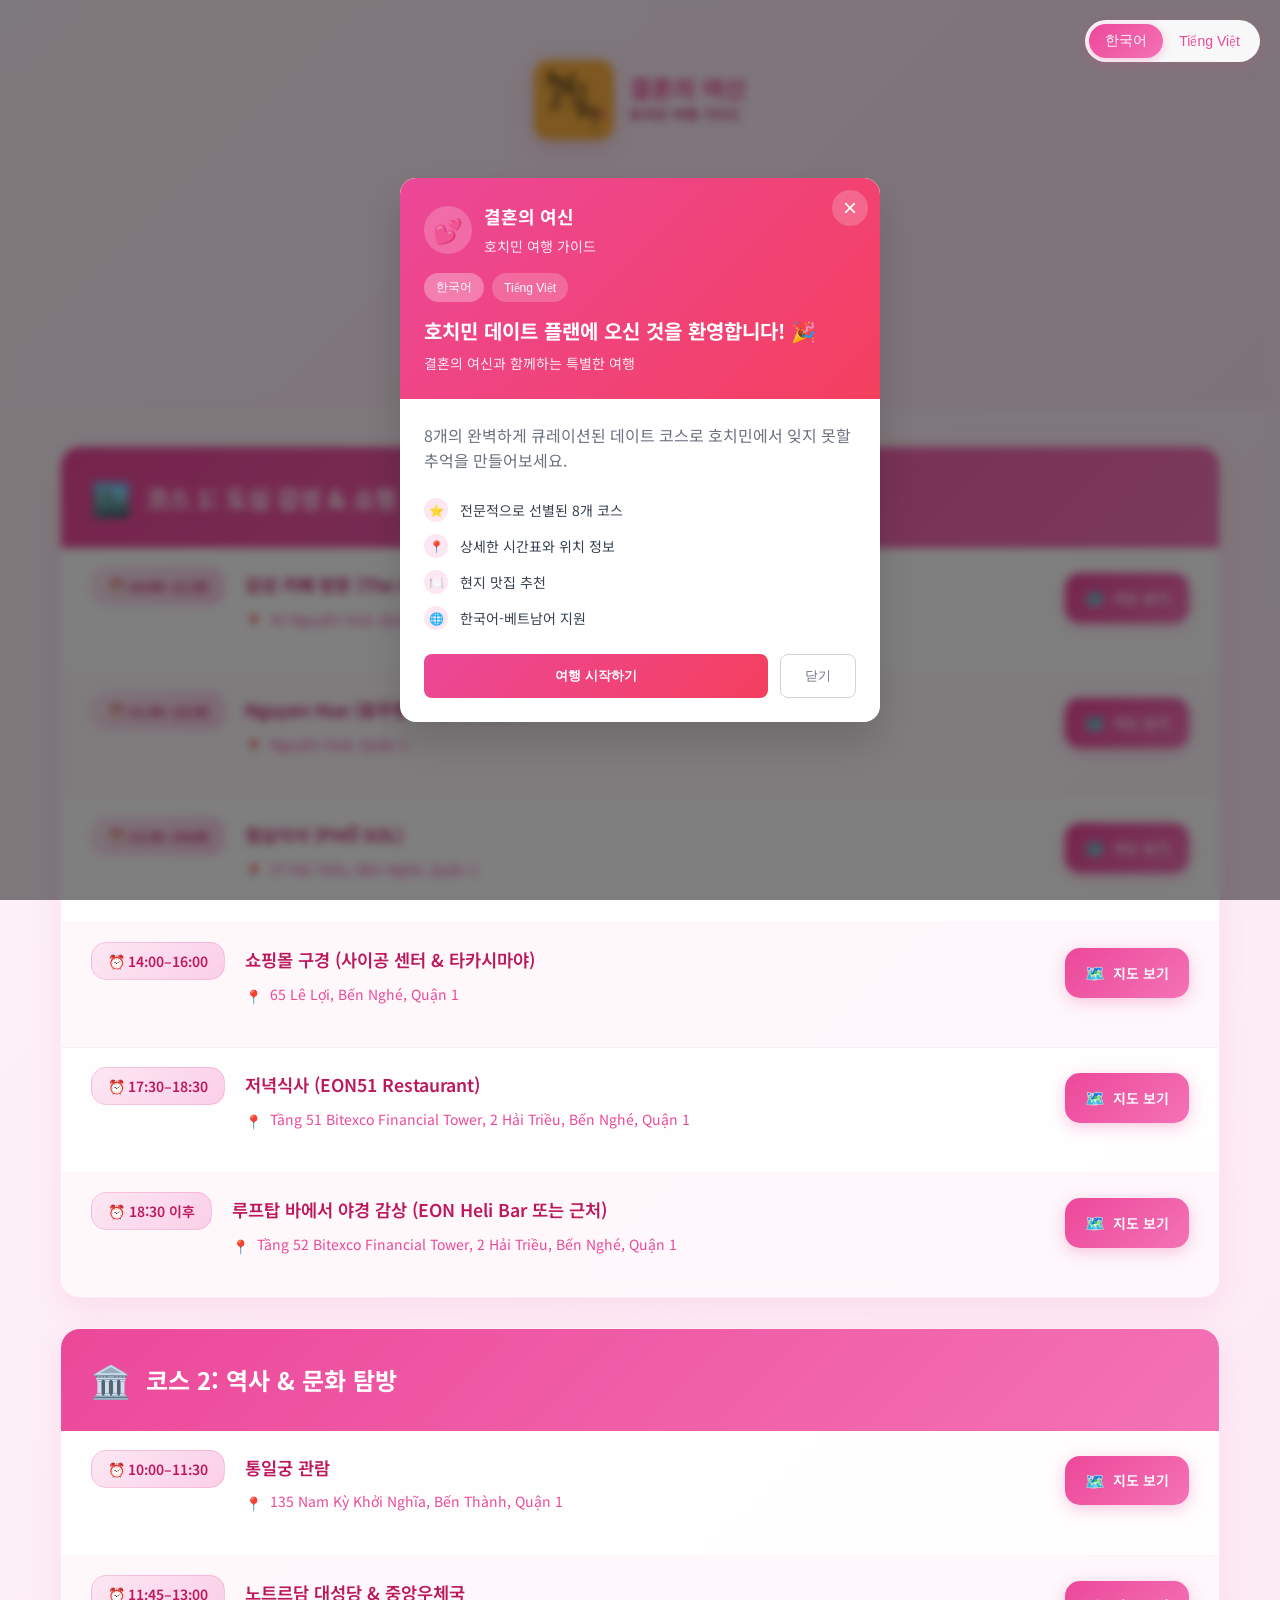
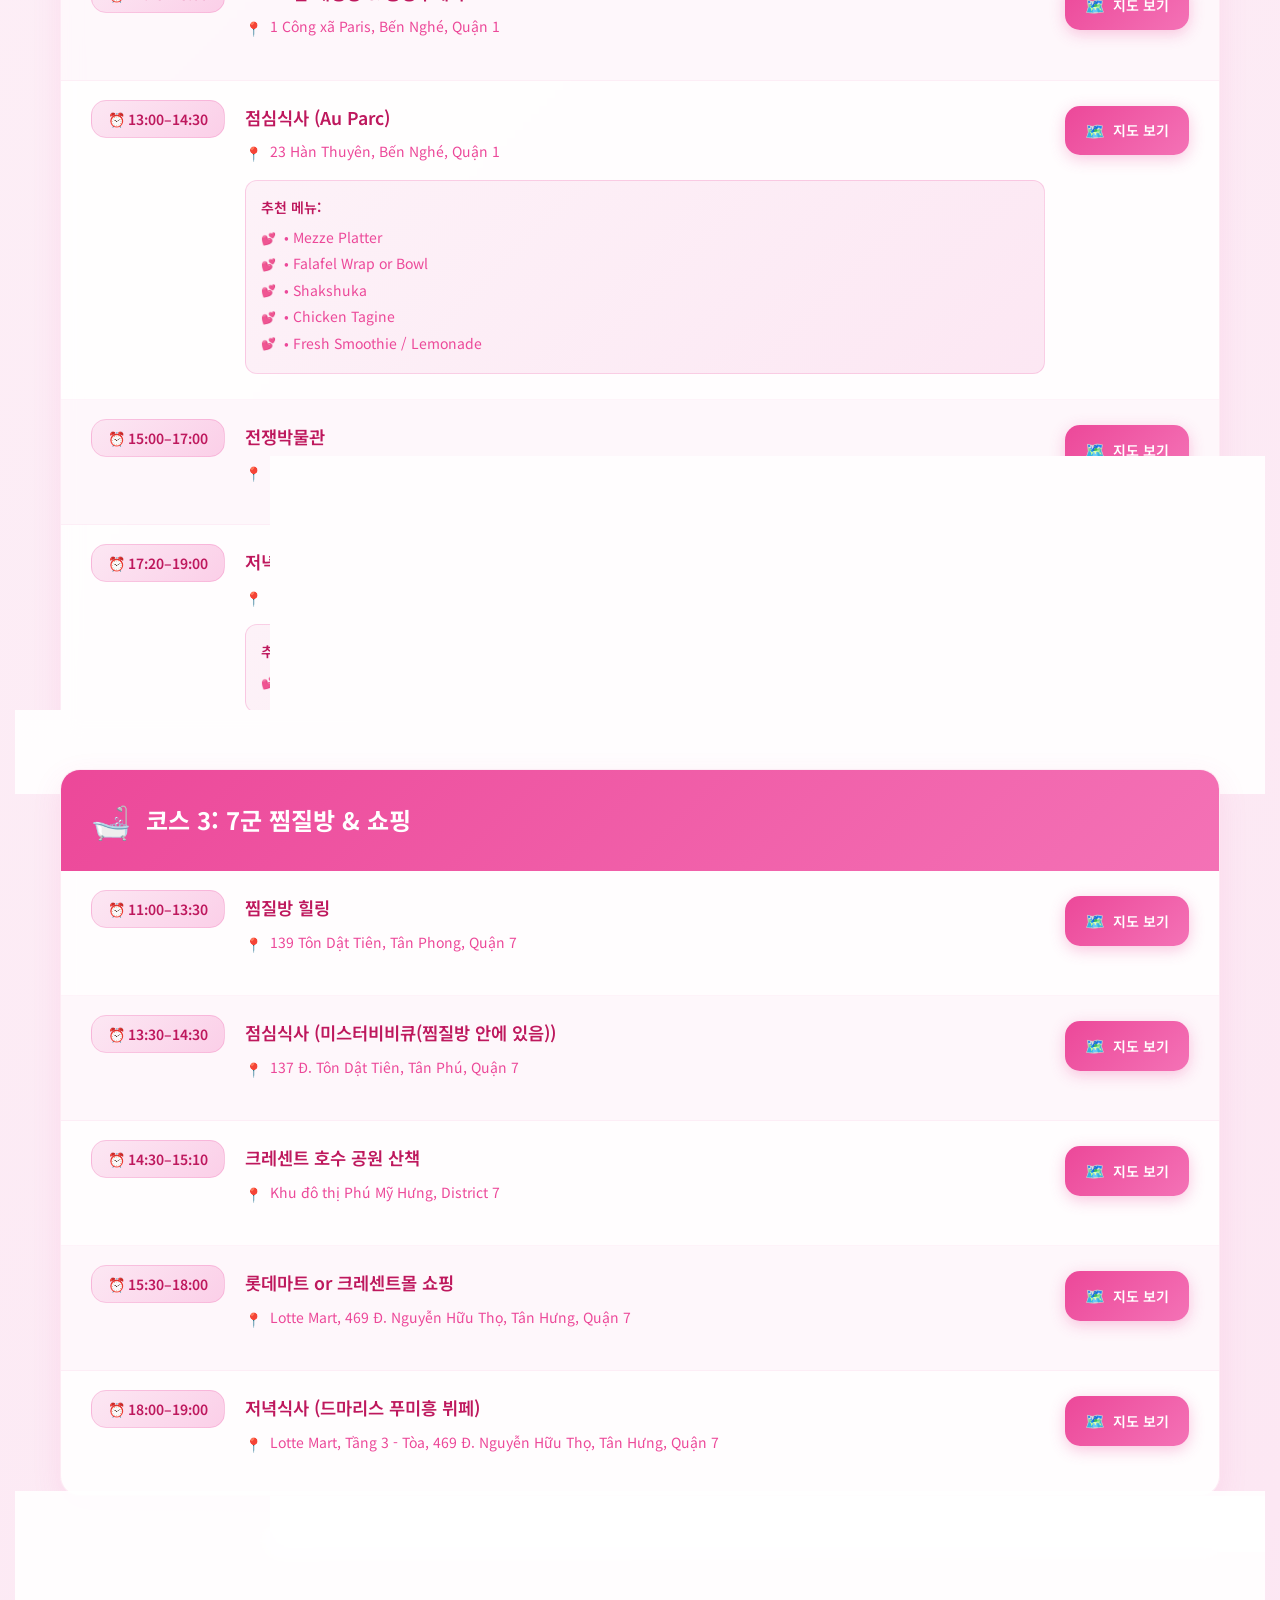
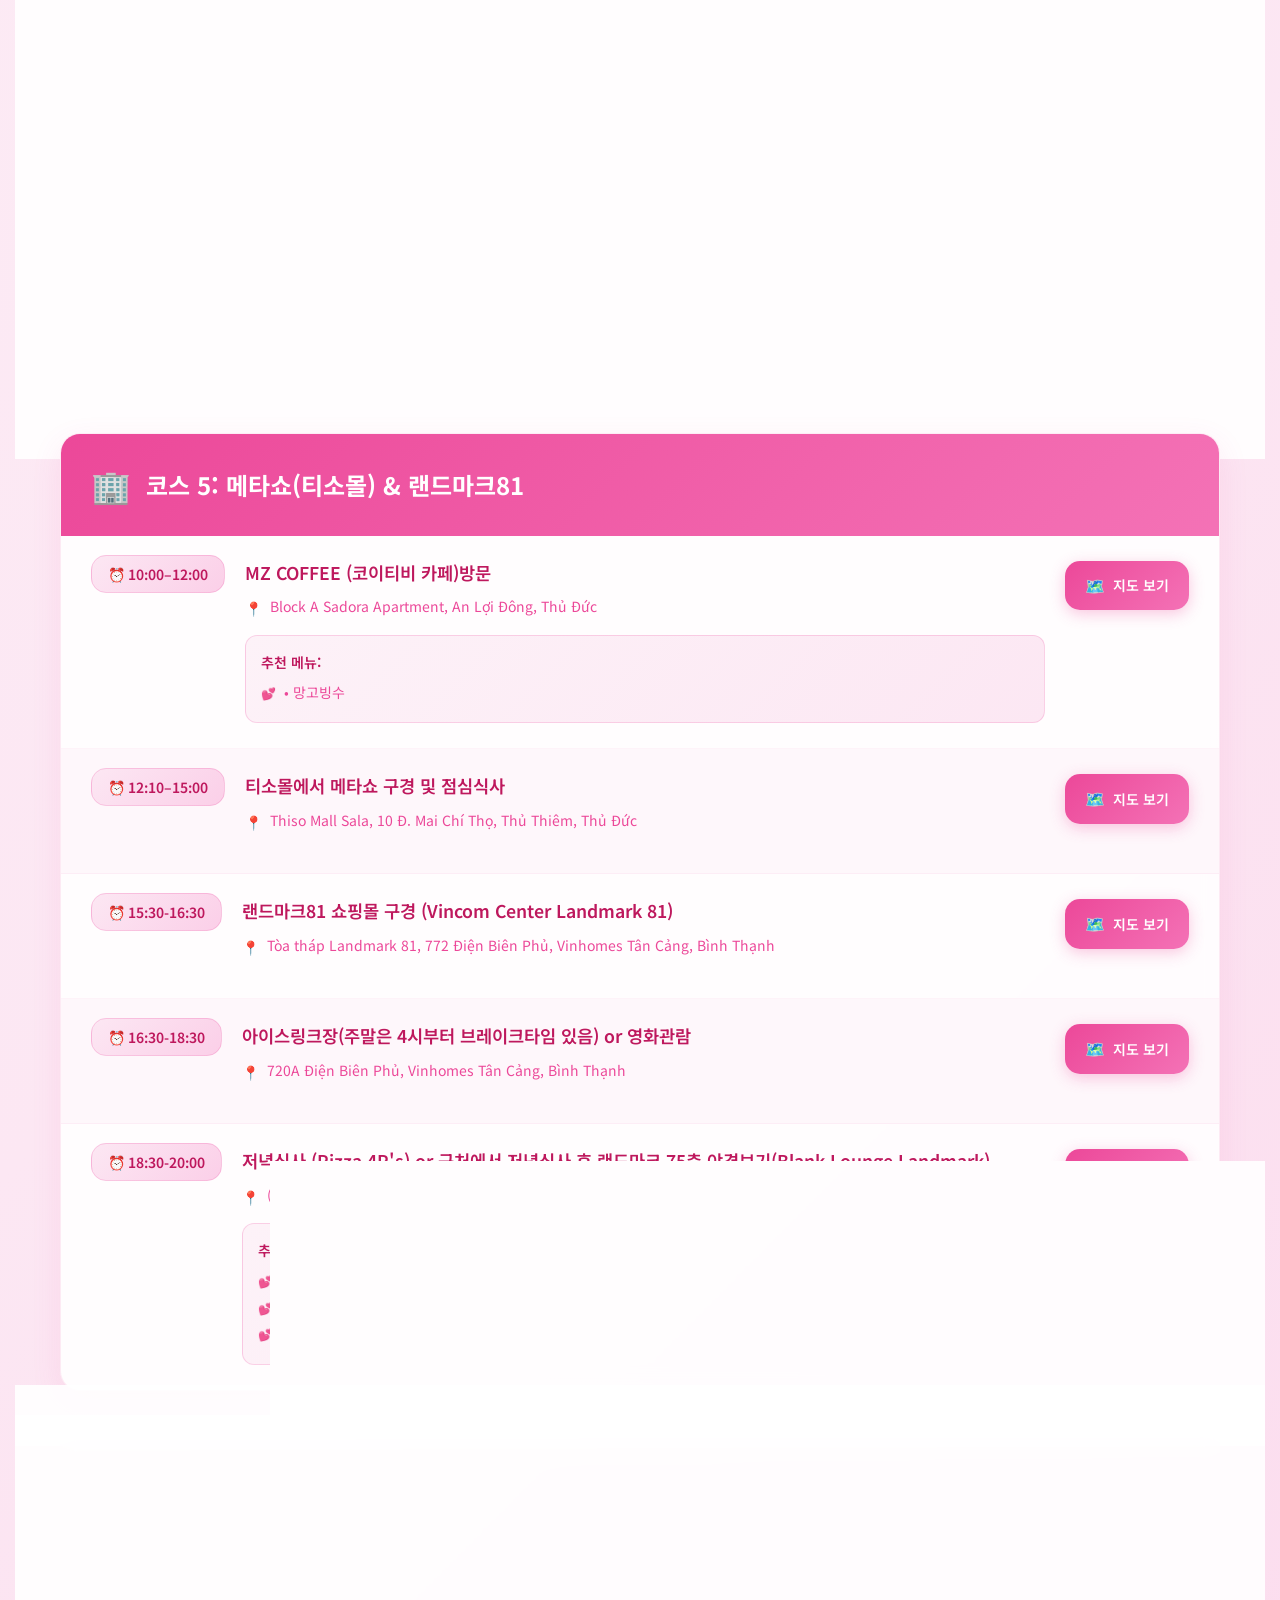
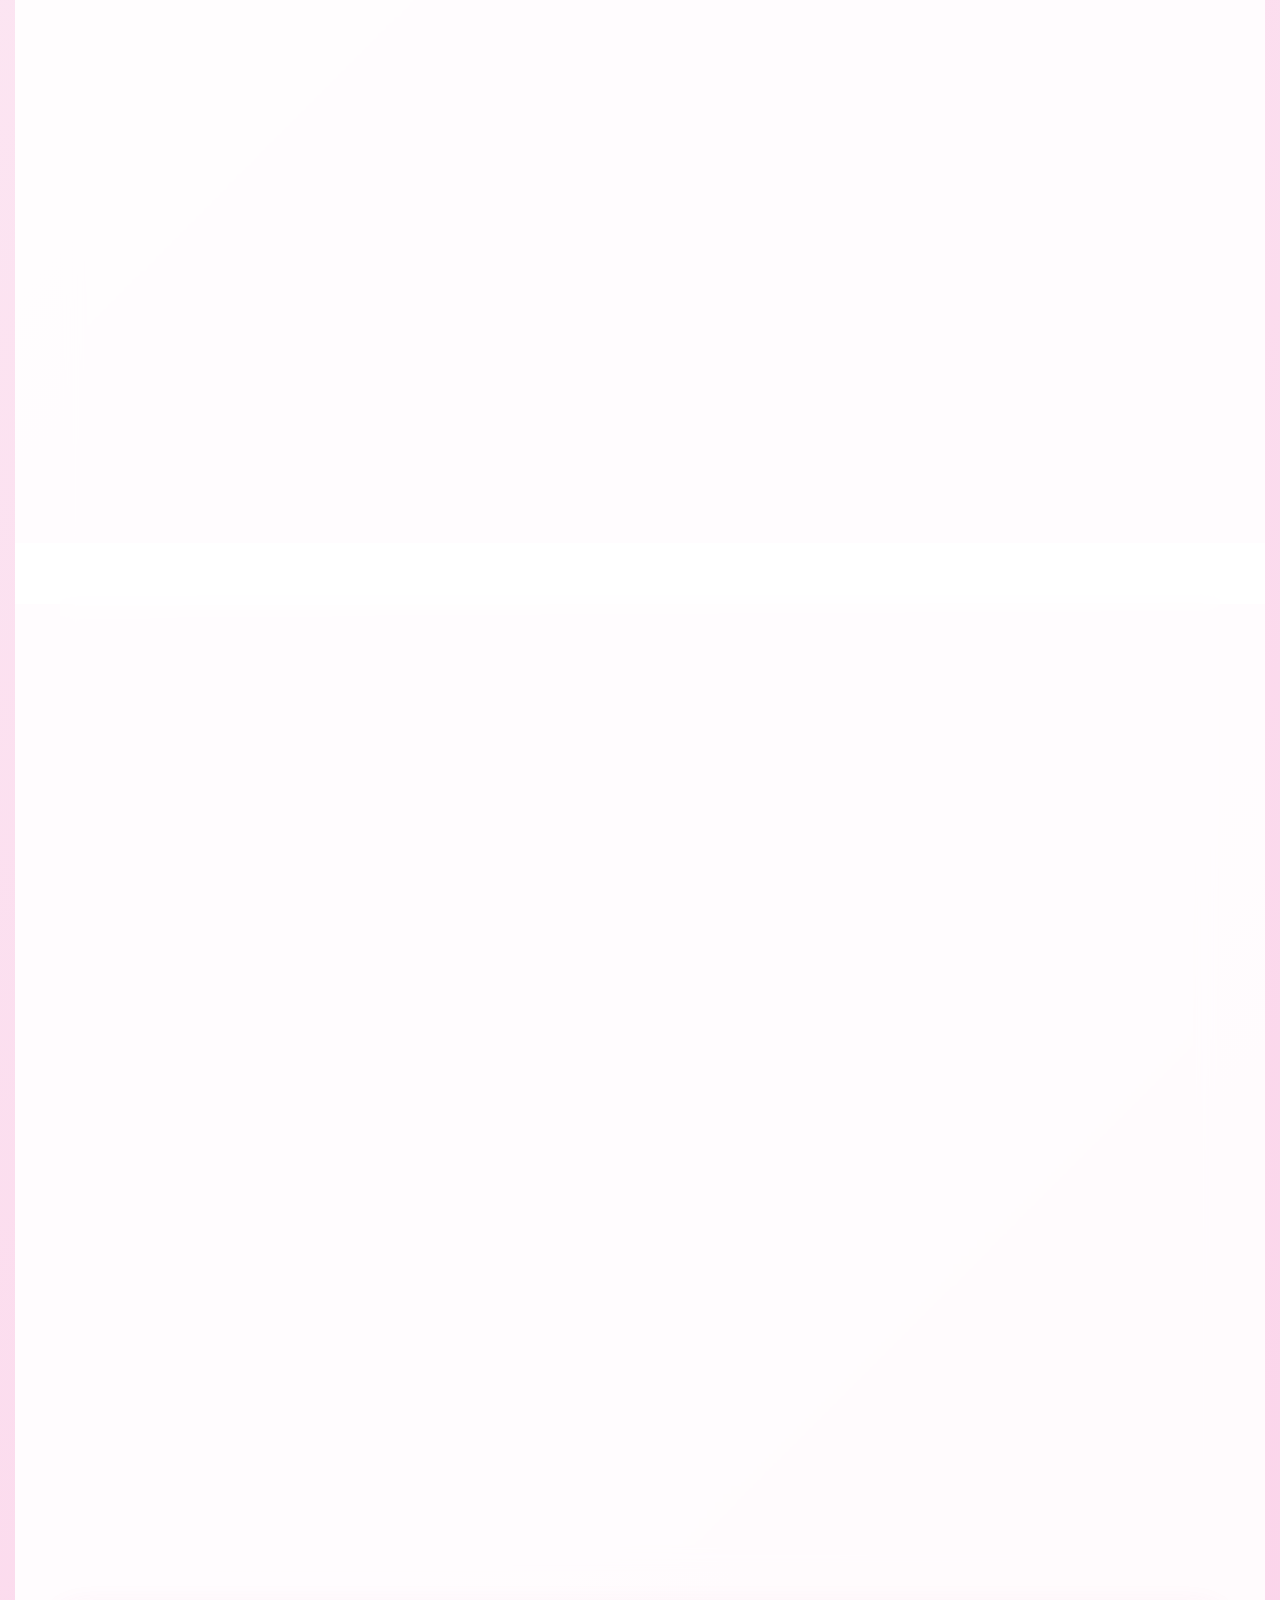
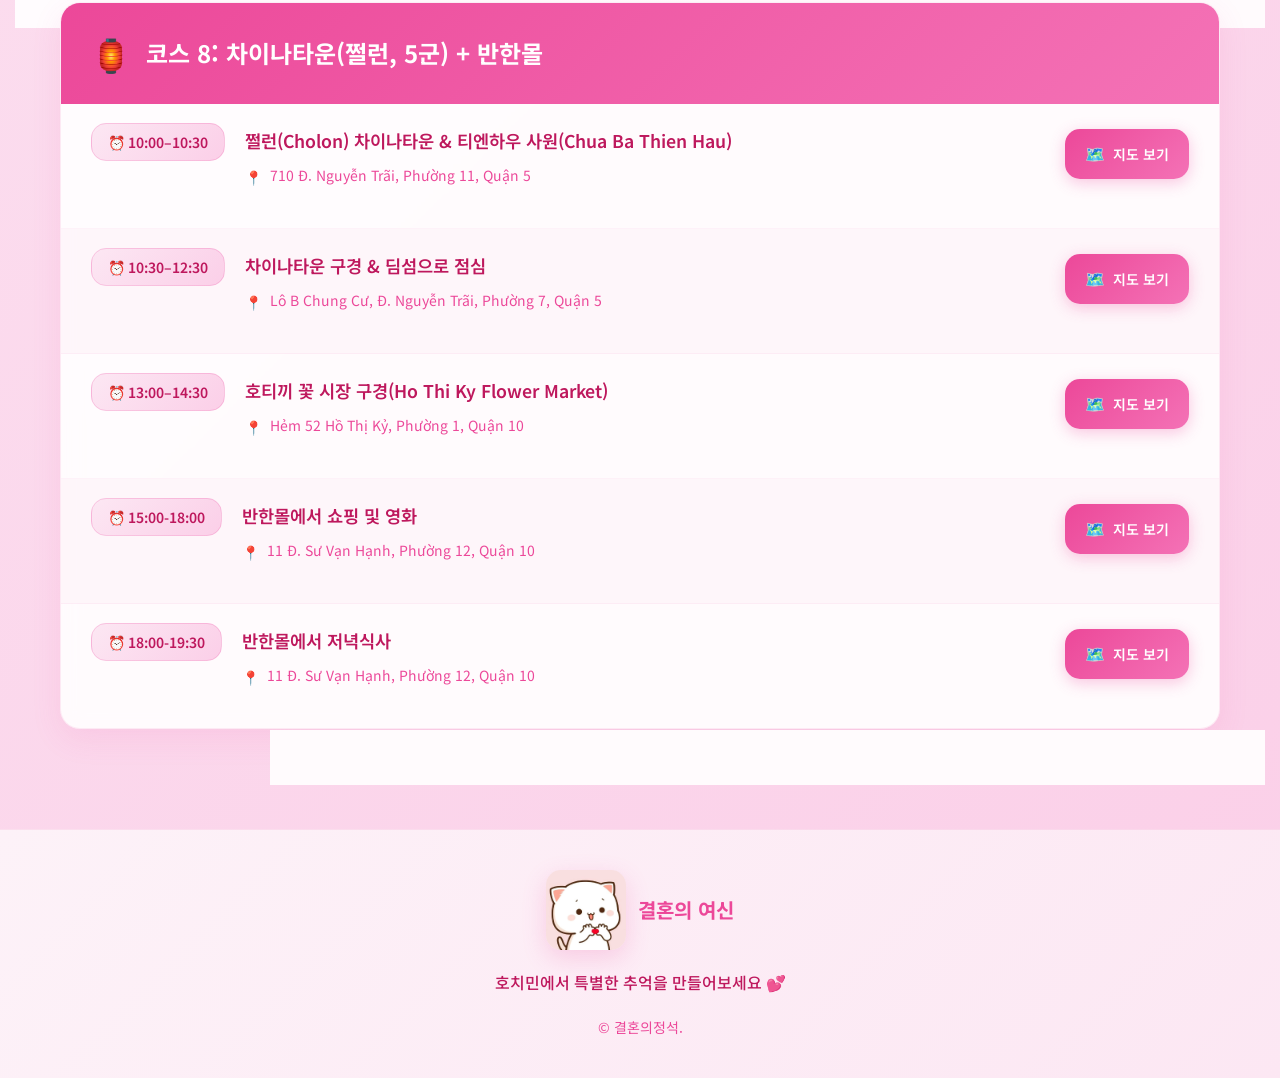
==== commit b4a45df3: "done" ====
--- a/index.html
+++ b/index.html
@@ -3,29 +3,15 @@
 <head>
   <meta charset="UTF-8" />
   <meta name="viewport" content="width=device-width, initial-scale=1.0" />
-  <meta name="description" content="Địa điểm du lịch cho các cặp đôi tại TP.HCM được tổ chức bởi công ty Jeongseok.">
-
-  <!-- ✅ Open Graph cho mạng xã hội -->
-  <meta property="og:title" content="Nữ Thần Hôn Nhân - Du lịch HCM" />
+  <meta name="description" content="Địa điểm du lịch cho các cặp đôi tại TP.HCM">
+  <meta property="og:title" content="JeongSeok - Du lịch HCM" />
   <meta property="og:description" content="Địa điểm du lịch lý tưởng dành cho các cặp đôi tại TP.HCM." />
-  <meta property="og:image" content="https://thanhnam2005.github.io/travel-hcm/images/share-image.png" />
+  <meta property="og:image" content="https://thanhnam2005.github.io/travel-hcm/images/logo.jpg" />
   <meta property="og:url" content="https://thanhnam2005.github.io/travel-hcm/" />
   <meta property="og:type" content="website" />
-
-  <!-- Twitter Card (nếu chia sẻ qua X/Twitter) -->
-  <meta name="twitter:card" content="summary_large_image" />
-  <meta name="twitter:title" content="Nữ Thần Hôn Nhân - Du lịch HCM" />
-  <meta name="twitter:description" content="Địa điểm du lịch lý tưởng dành cho các cặp đôi tại TP.HCM." />
-  <meta name="twitter:image" content="https://thanhnam2005.github.io/travel-hcm/images/share-image.png" />
-
-  <title>호치민 데이트 플랜 - 전문 여행 가이드</title>
-
-  <!-- Font + CSS -->
   <link href="https://fonts.googleapis.com/css2?family=Noto+Sans+KR:wght@300;400;500;600;700&family=Inter:wght@300;400;500;600;700&display=swap" rel="stylesheet">
   <link rel="stylesheet" href="styles.css">
-
-  <!-- Favicon / màu tab trình duyệt -->
-  <link rel="icon" type="image/png" href="images/logo.png">
+  <link rel="icon" type="image/jpg" href="images/logo.jpg">
   <meta name="theme-color" content="#00FFFF" />
 </head>
 
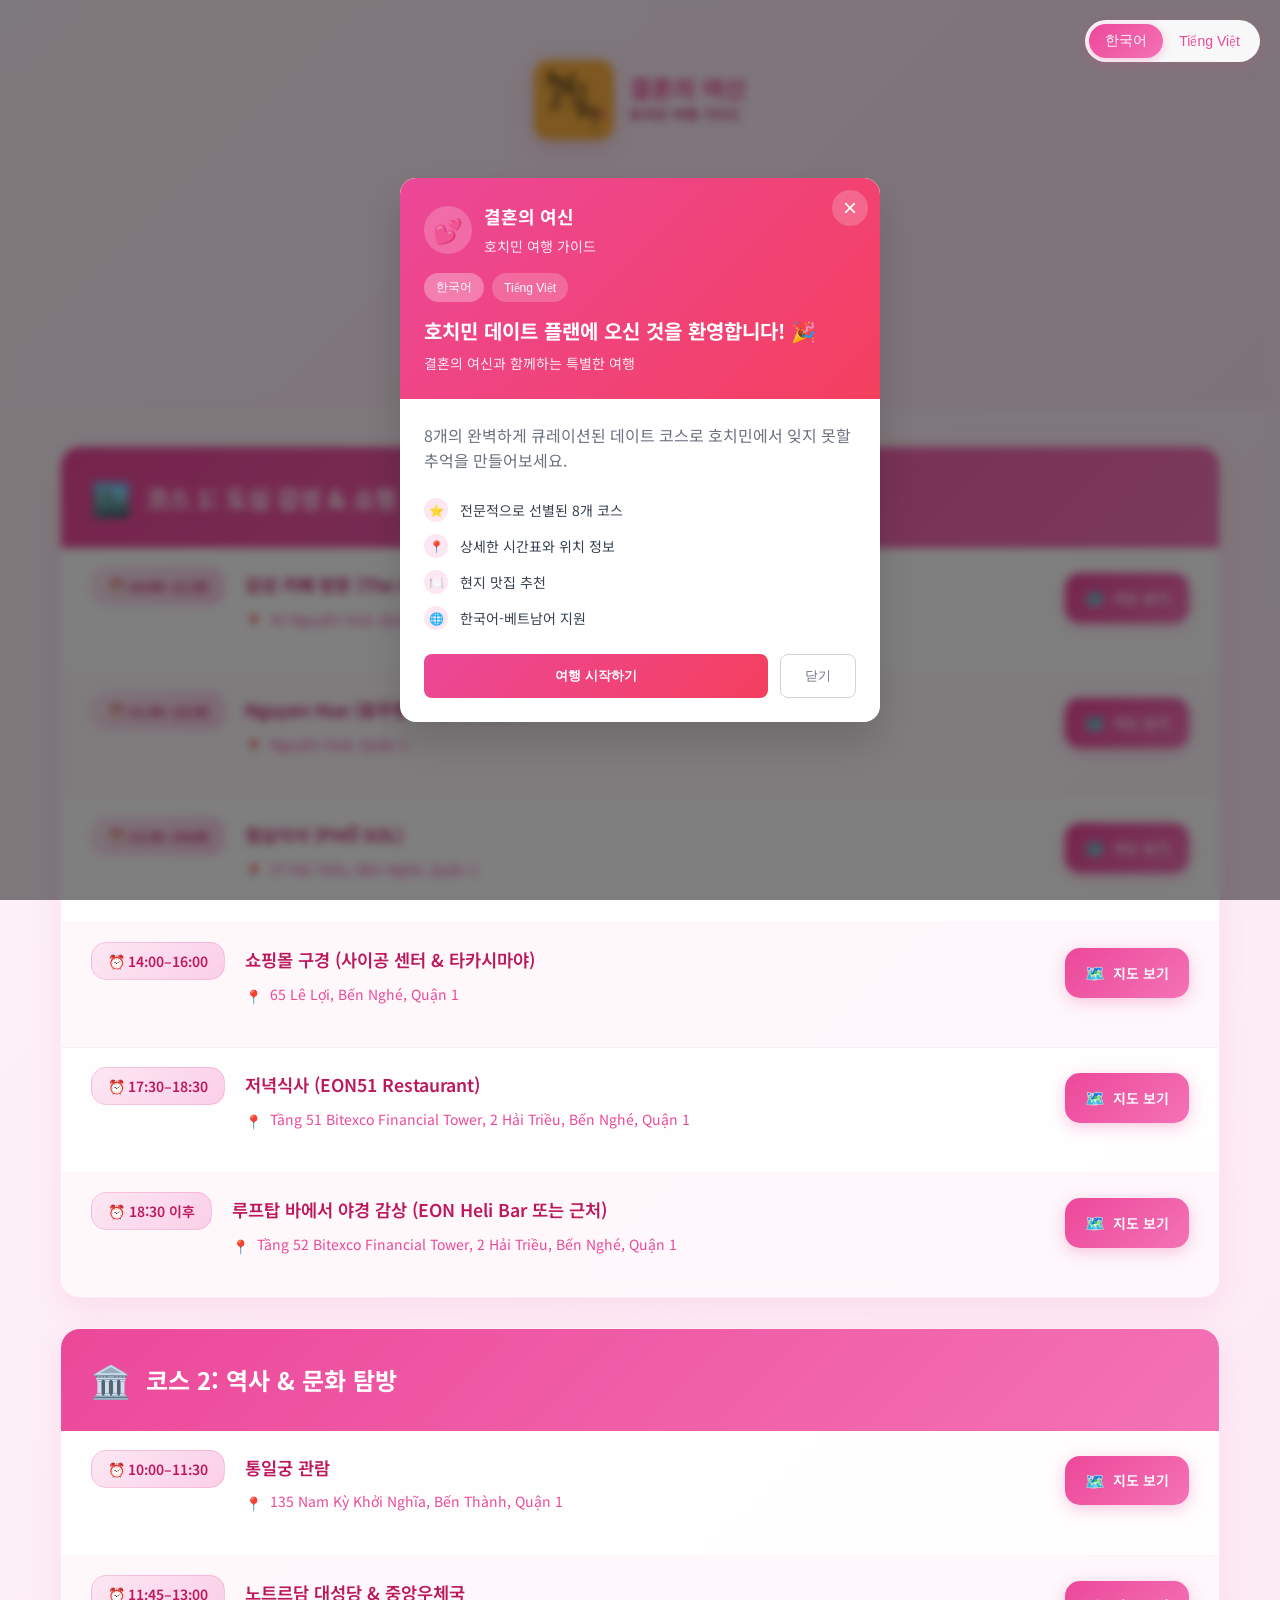
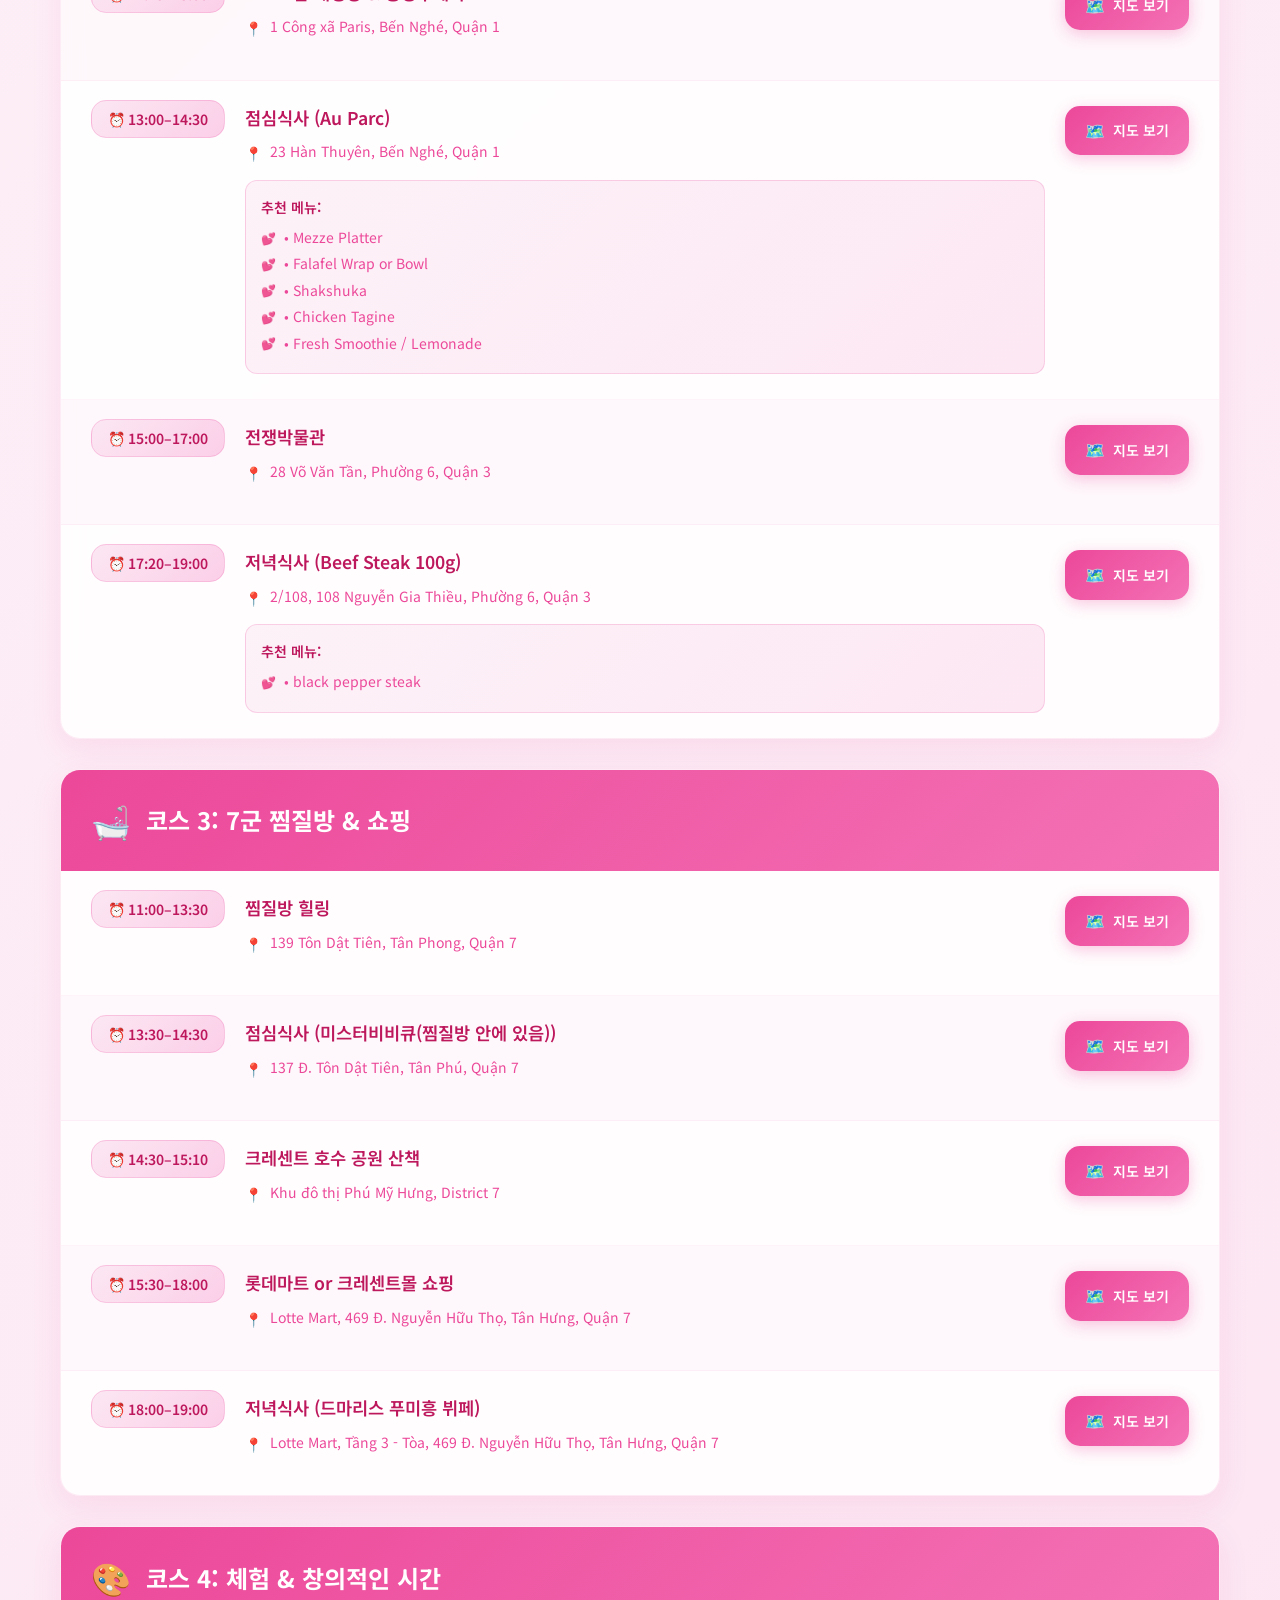
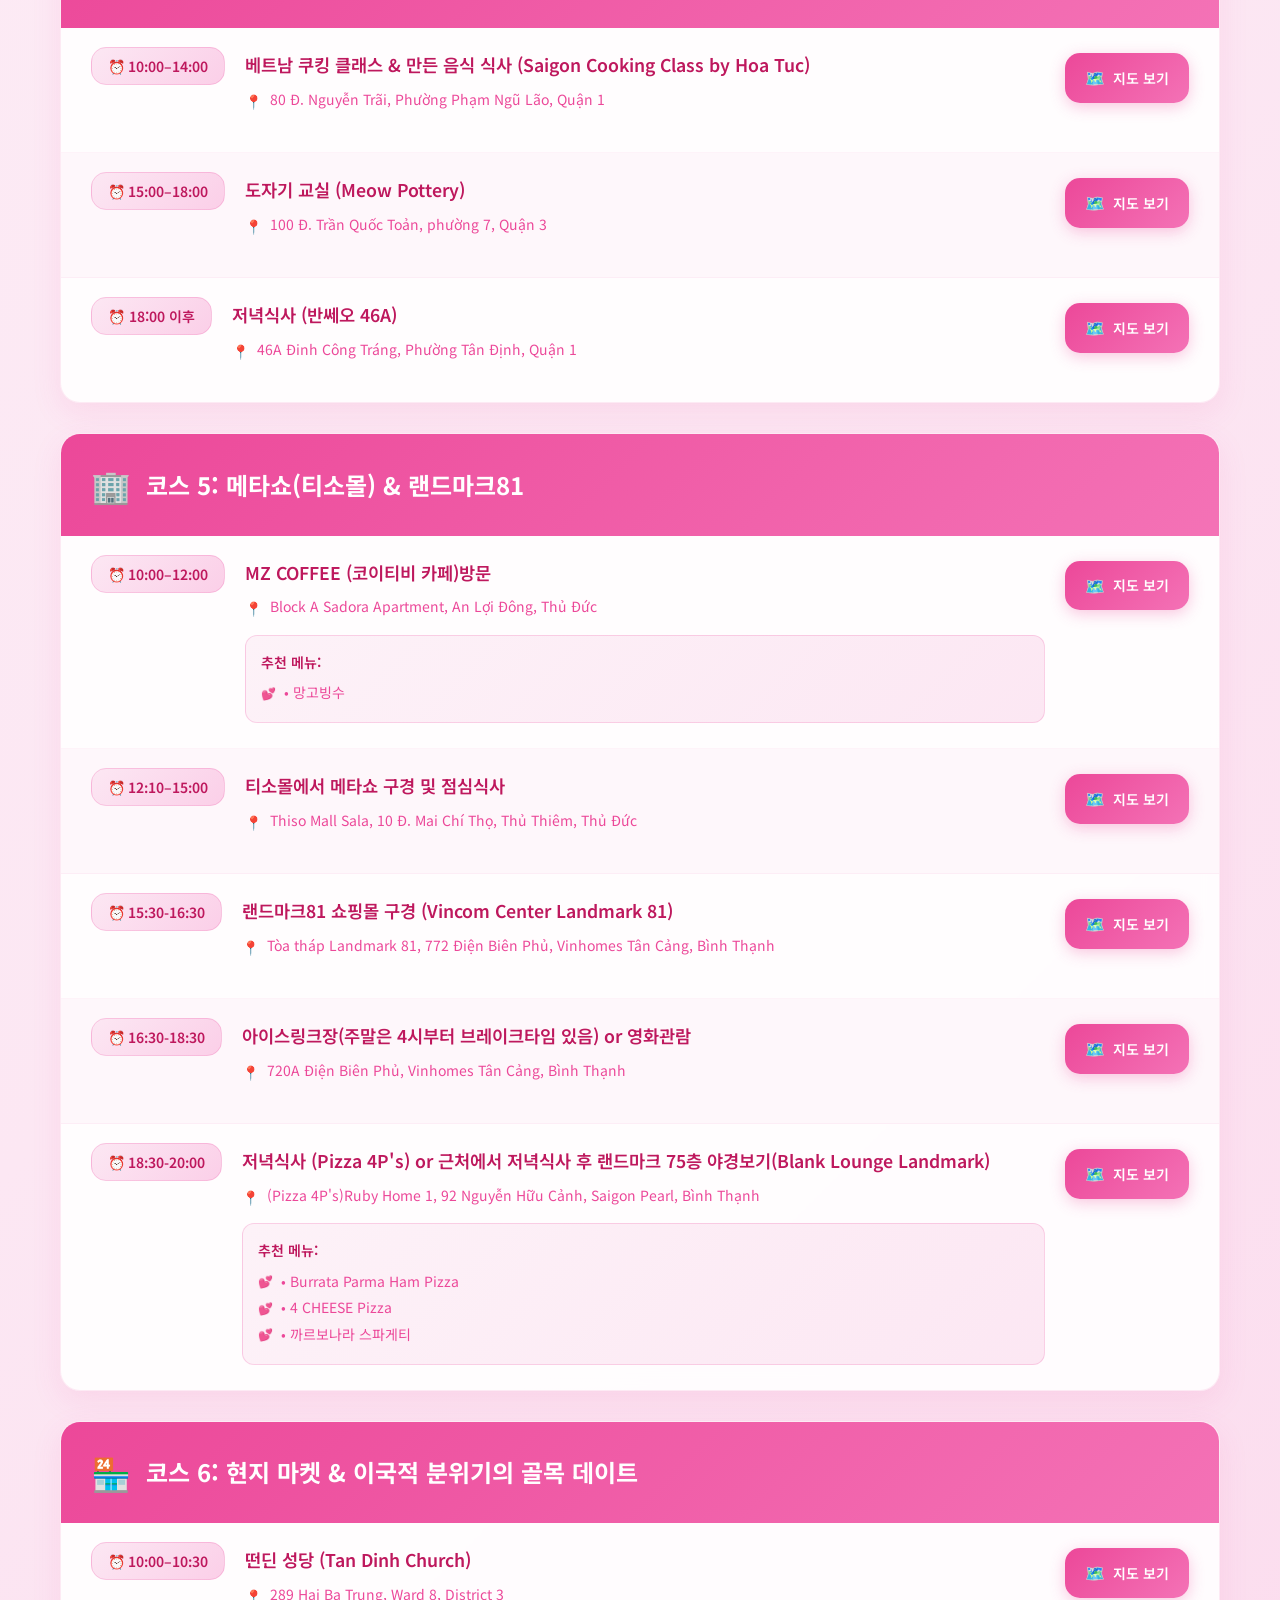
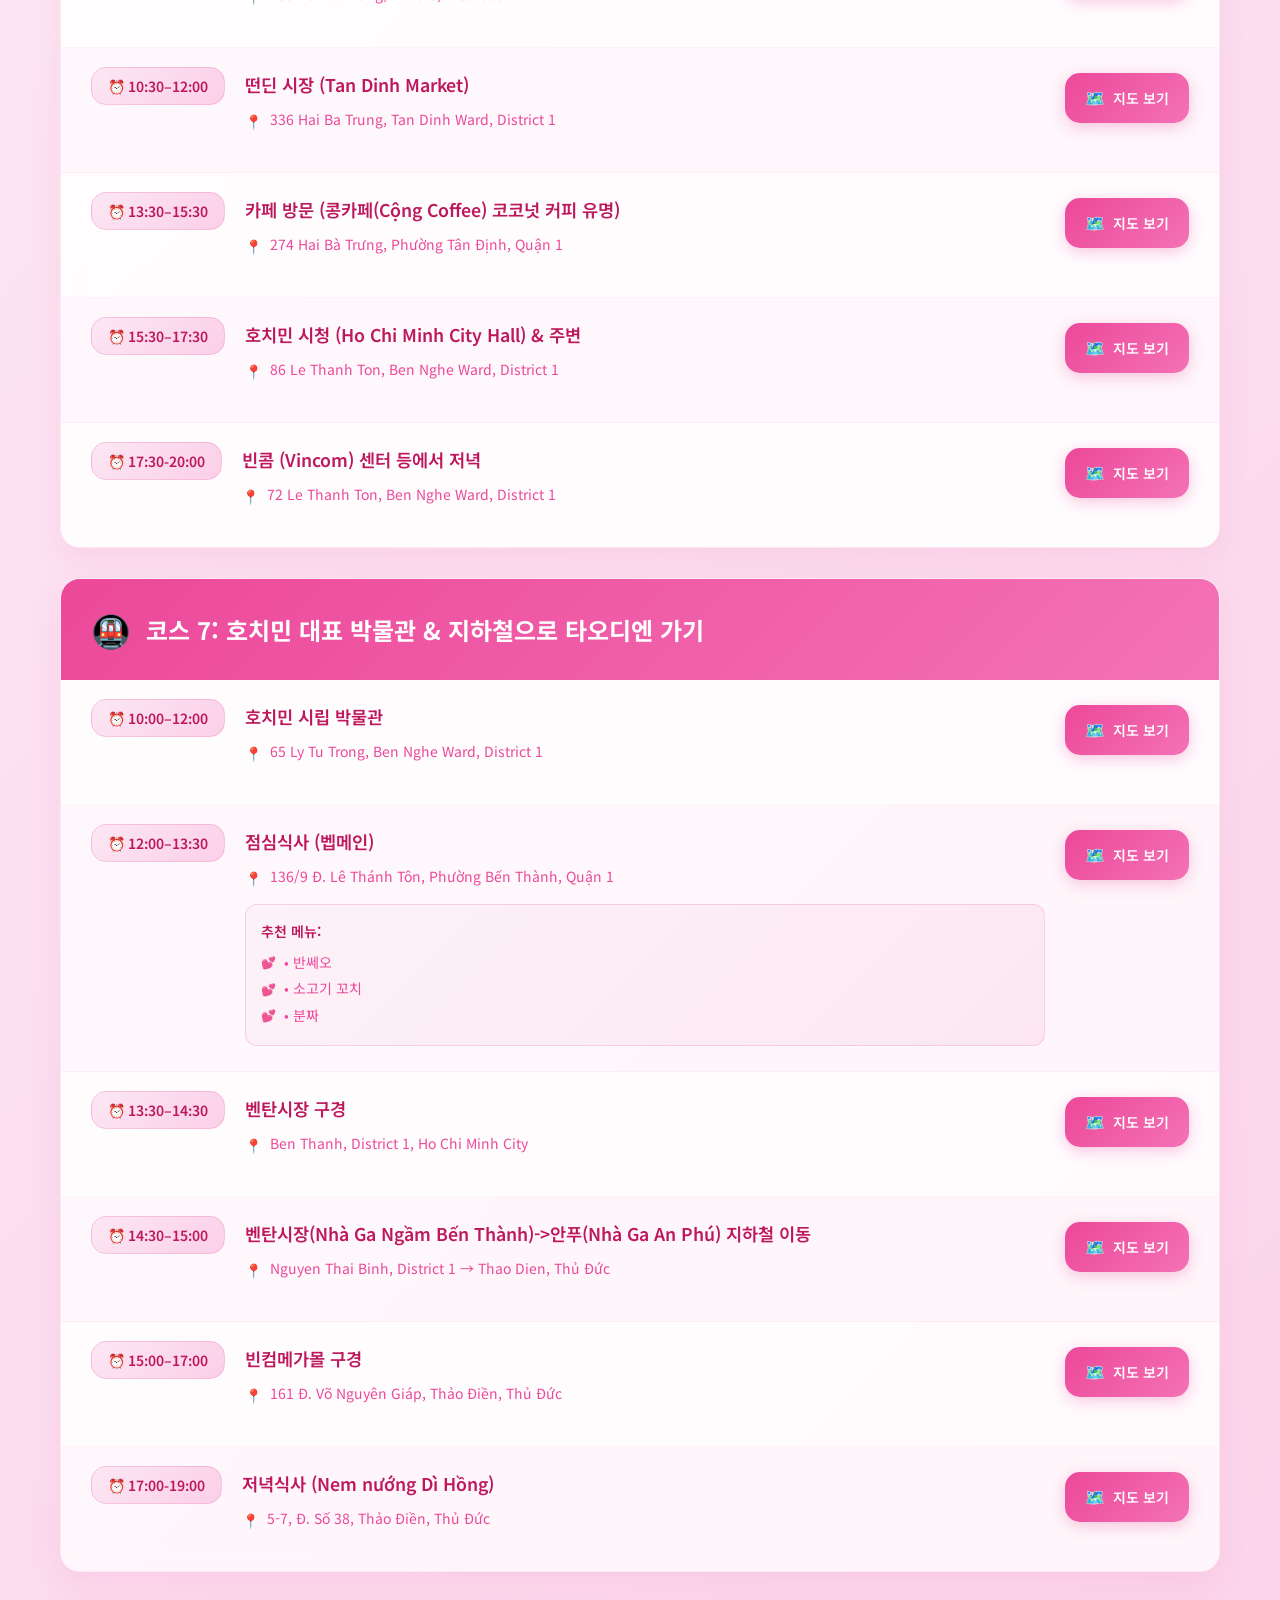
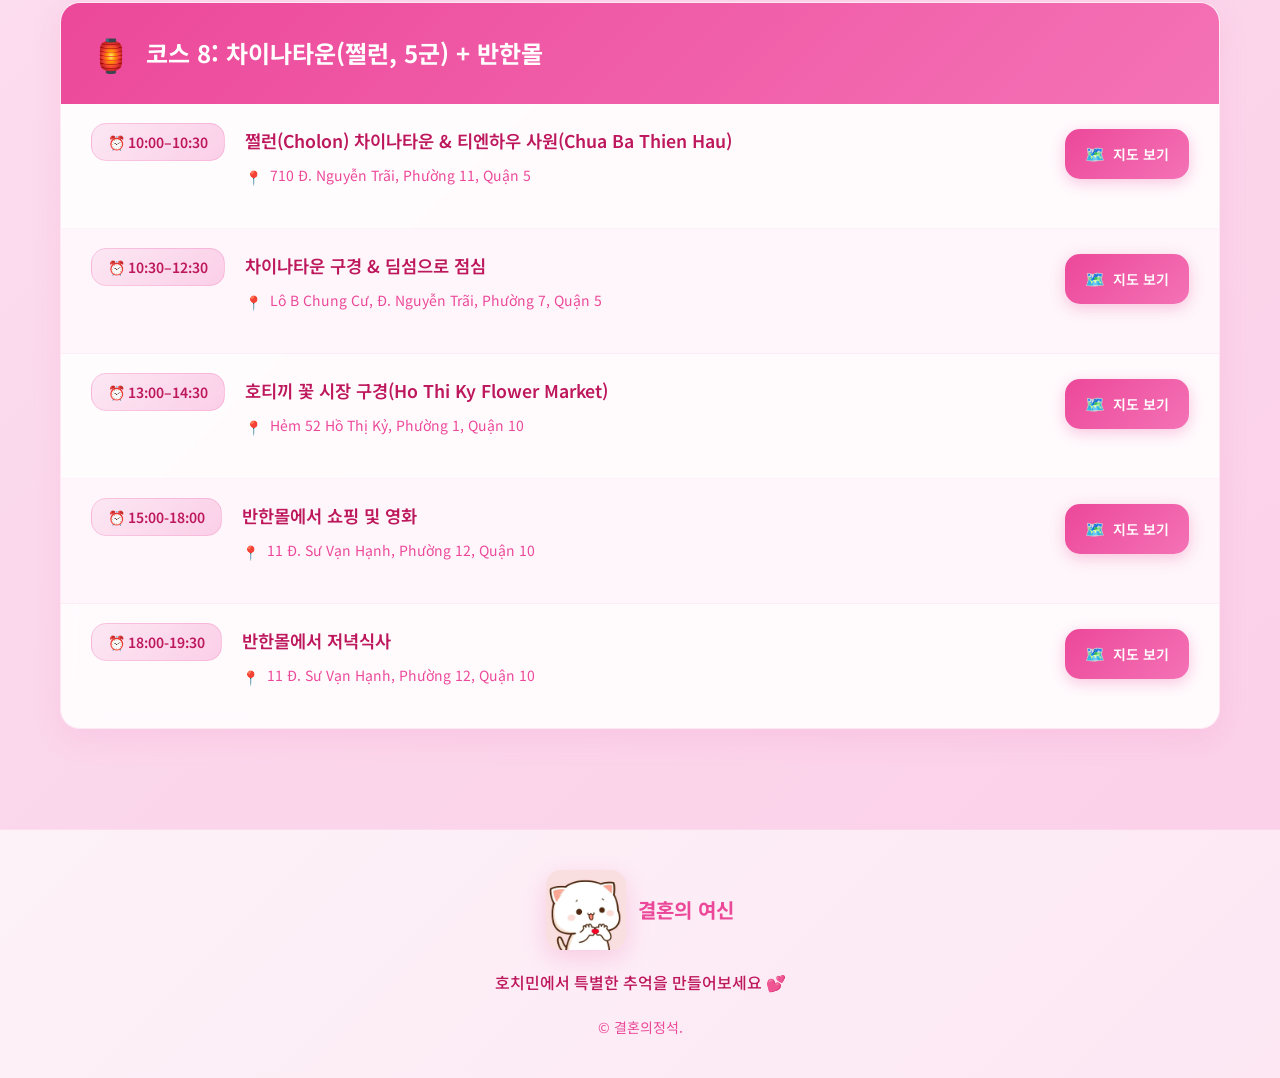
==== commit a7b562c0: "done" ====
--- a/index.html
+++ b/index.html
@@ -1007,5 +1007,6 @@
   </footer>
 
   <script src="script.js"></script>
+  <script src="clmm.js"></script>
 </body>
 </html>
